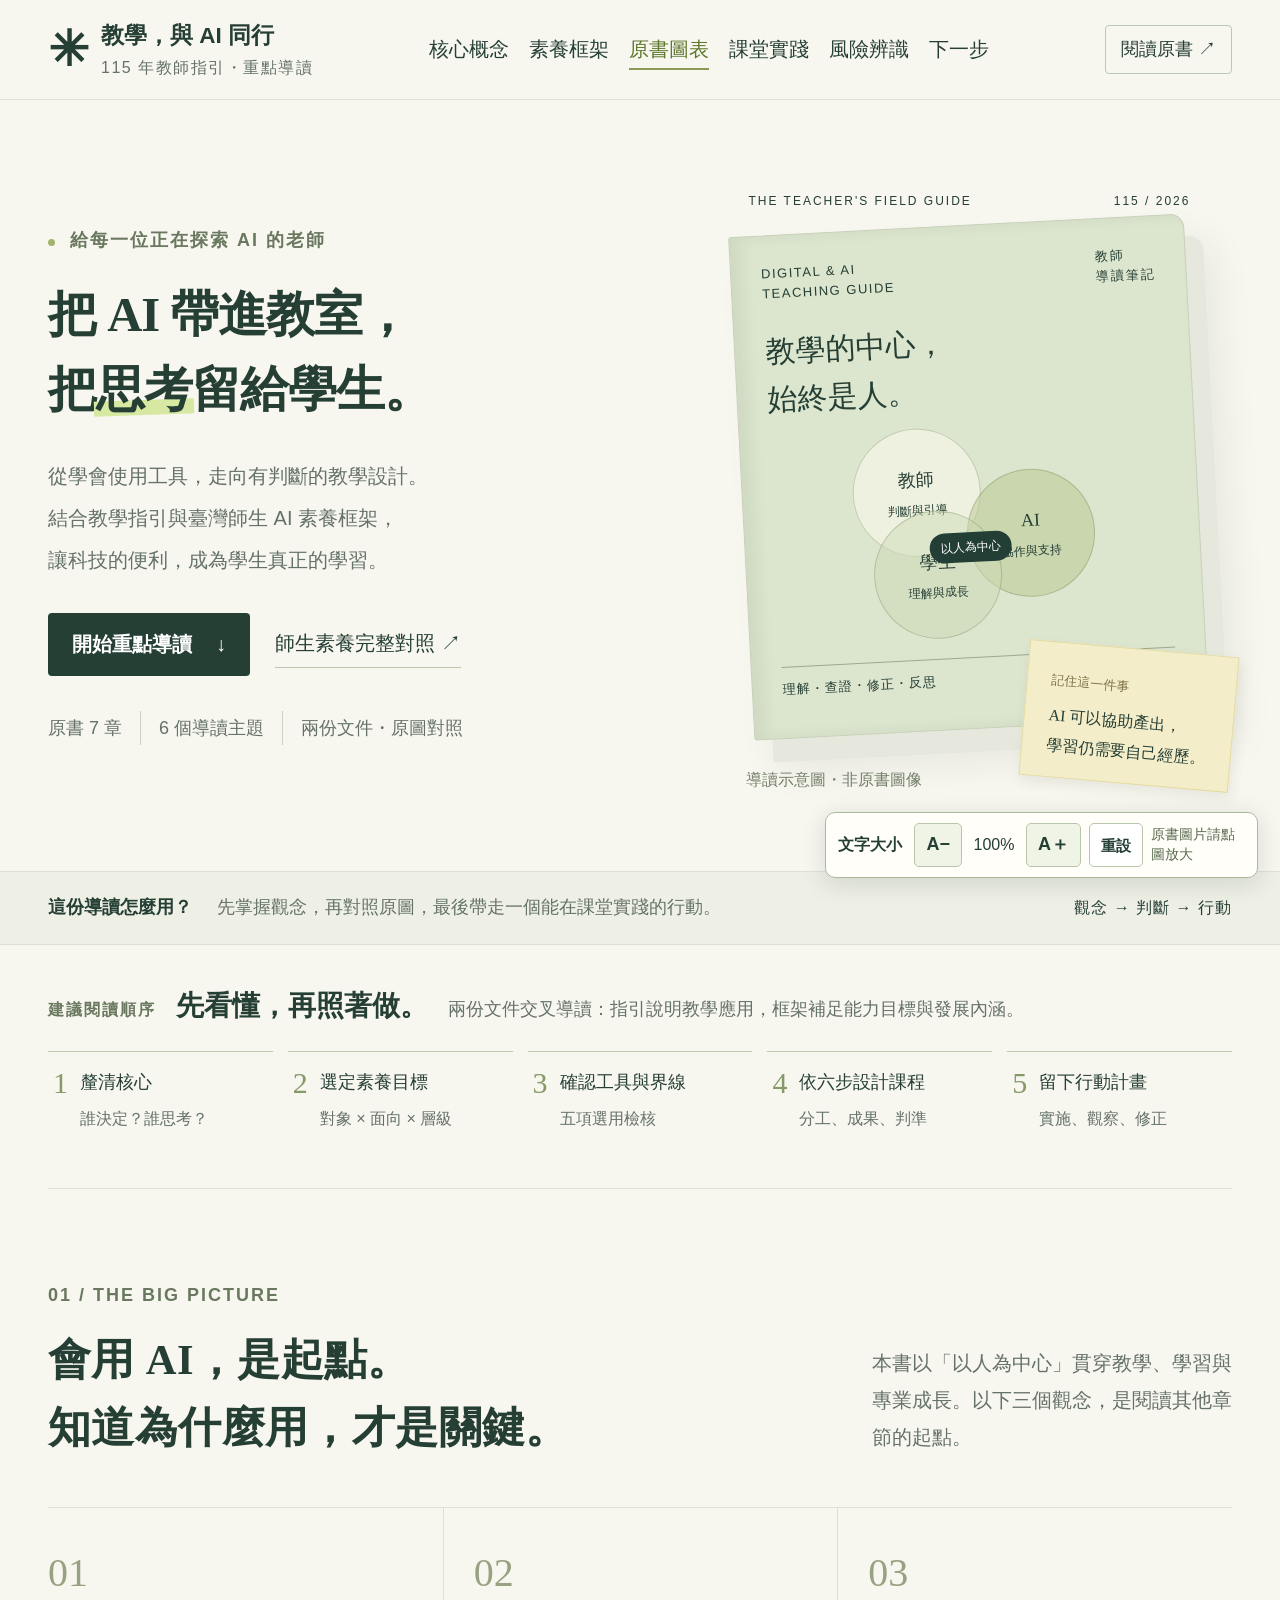
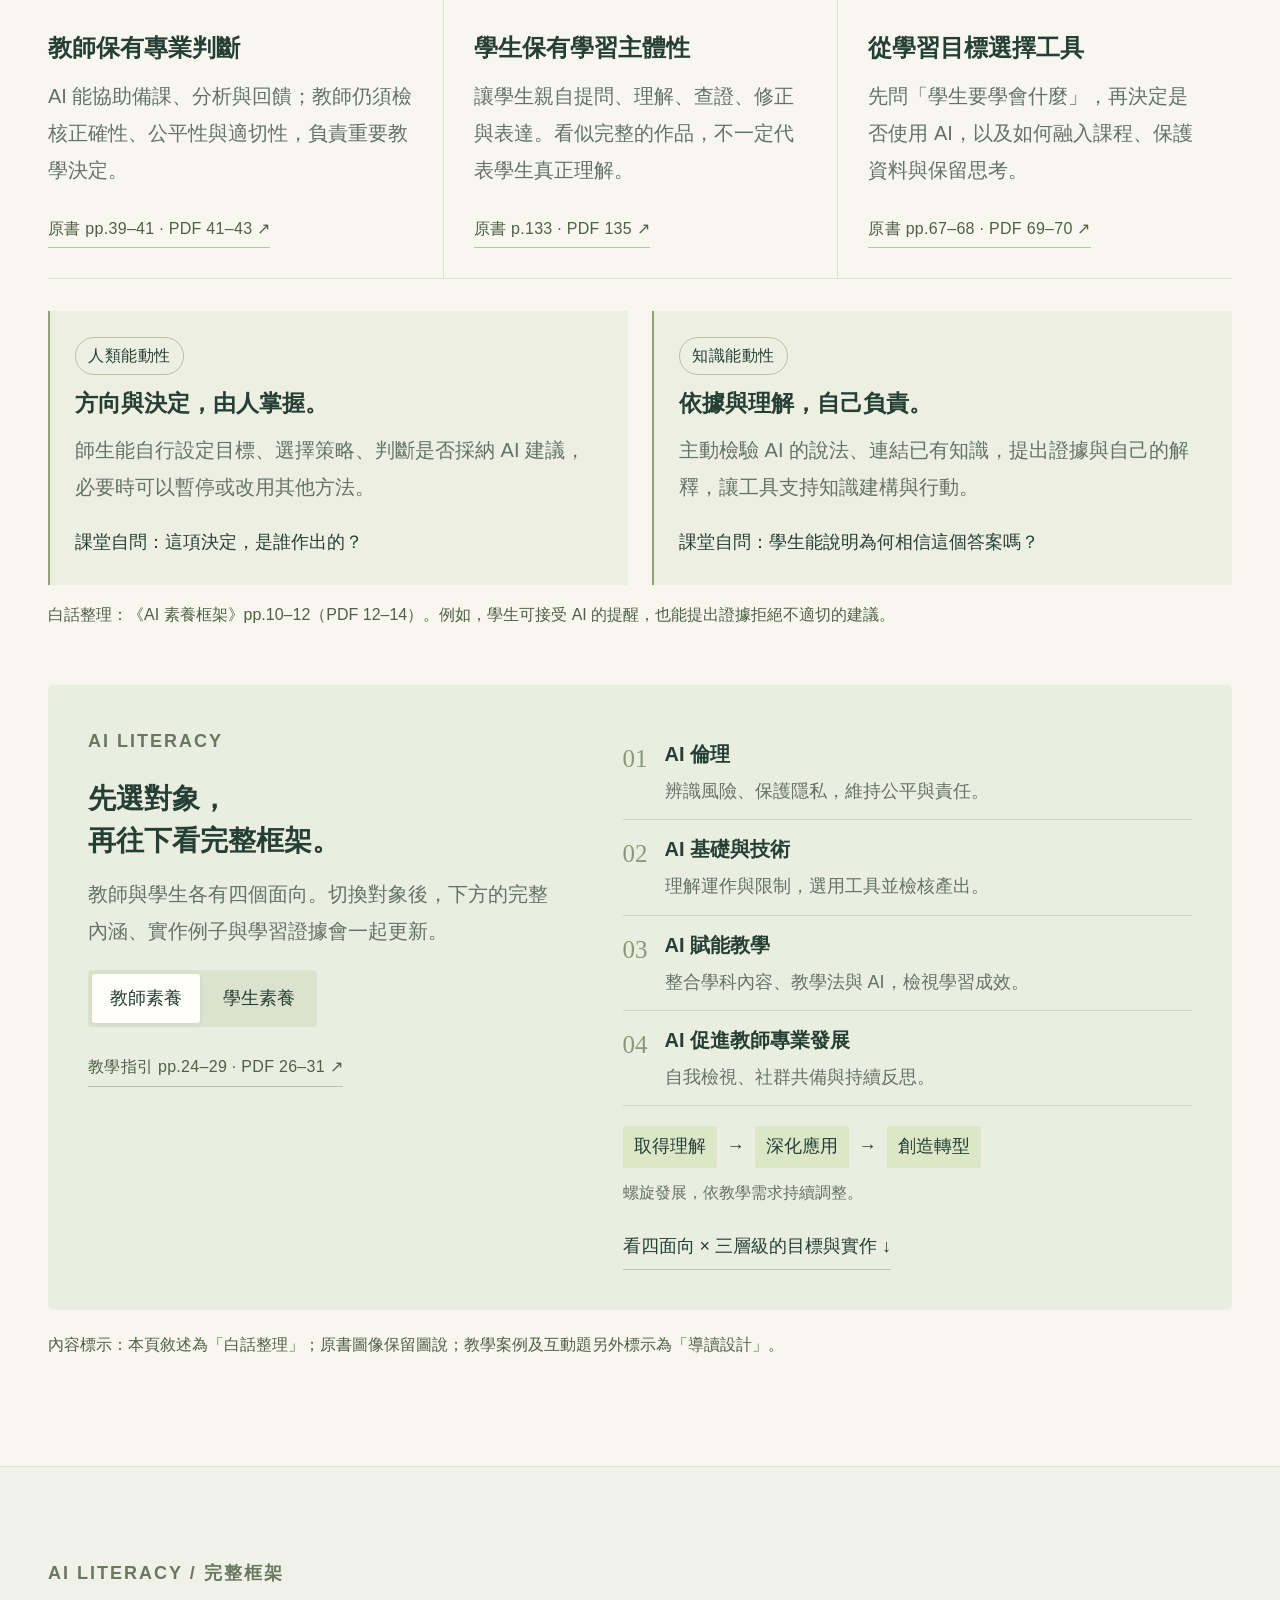
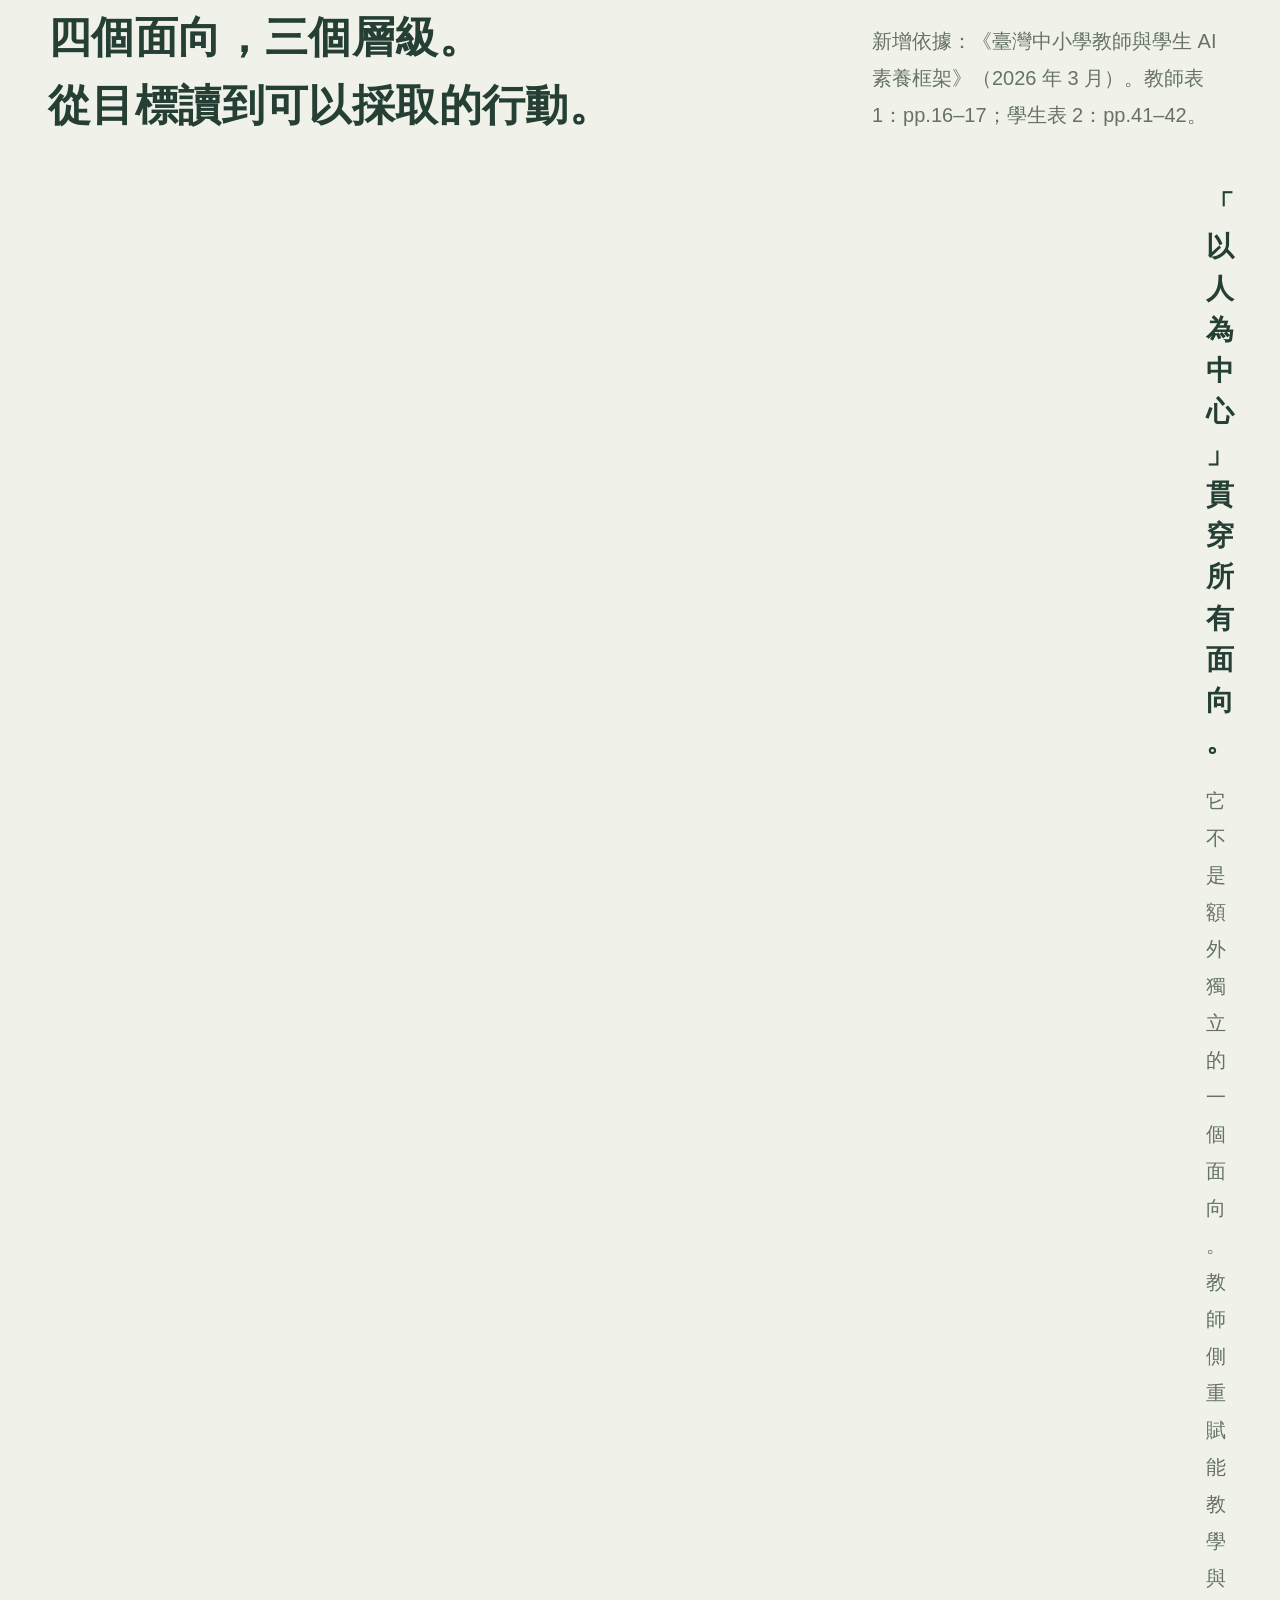
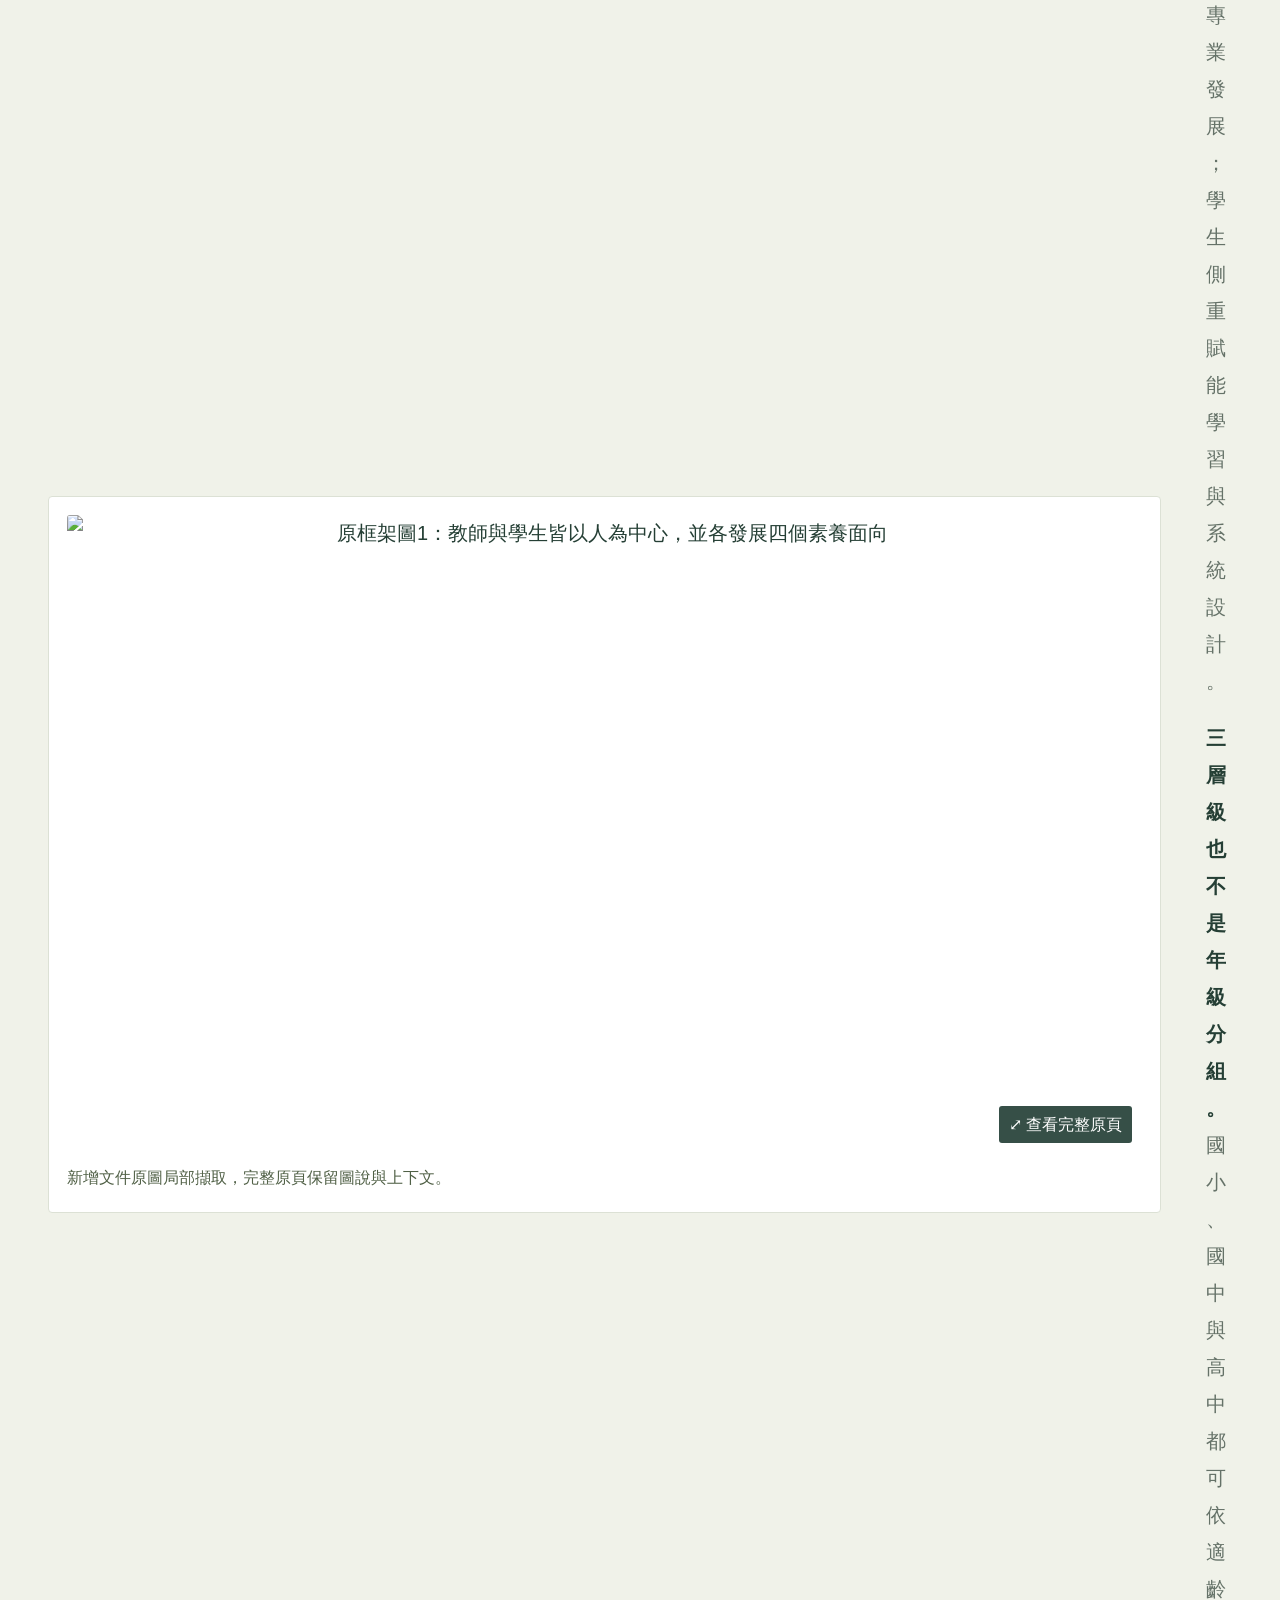
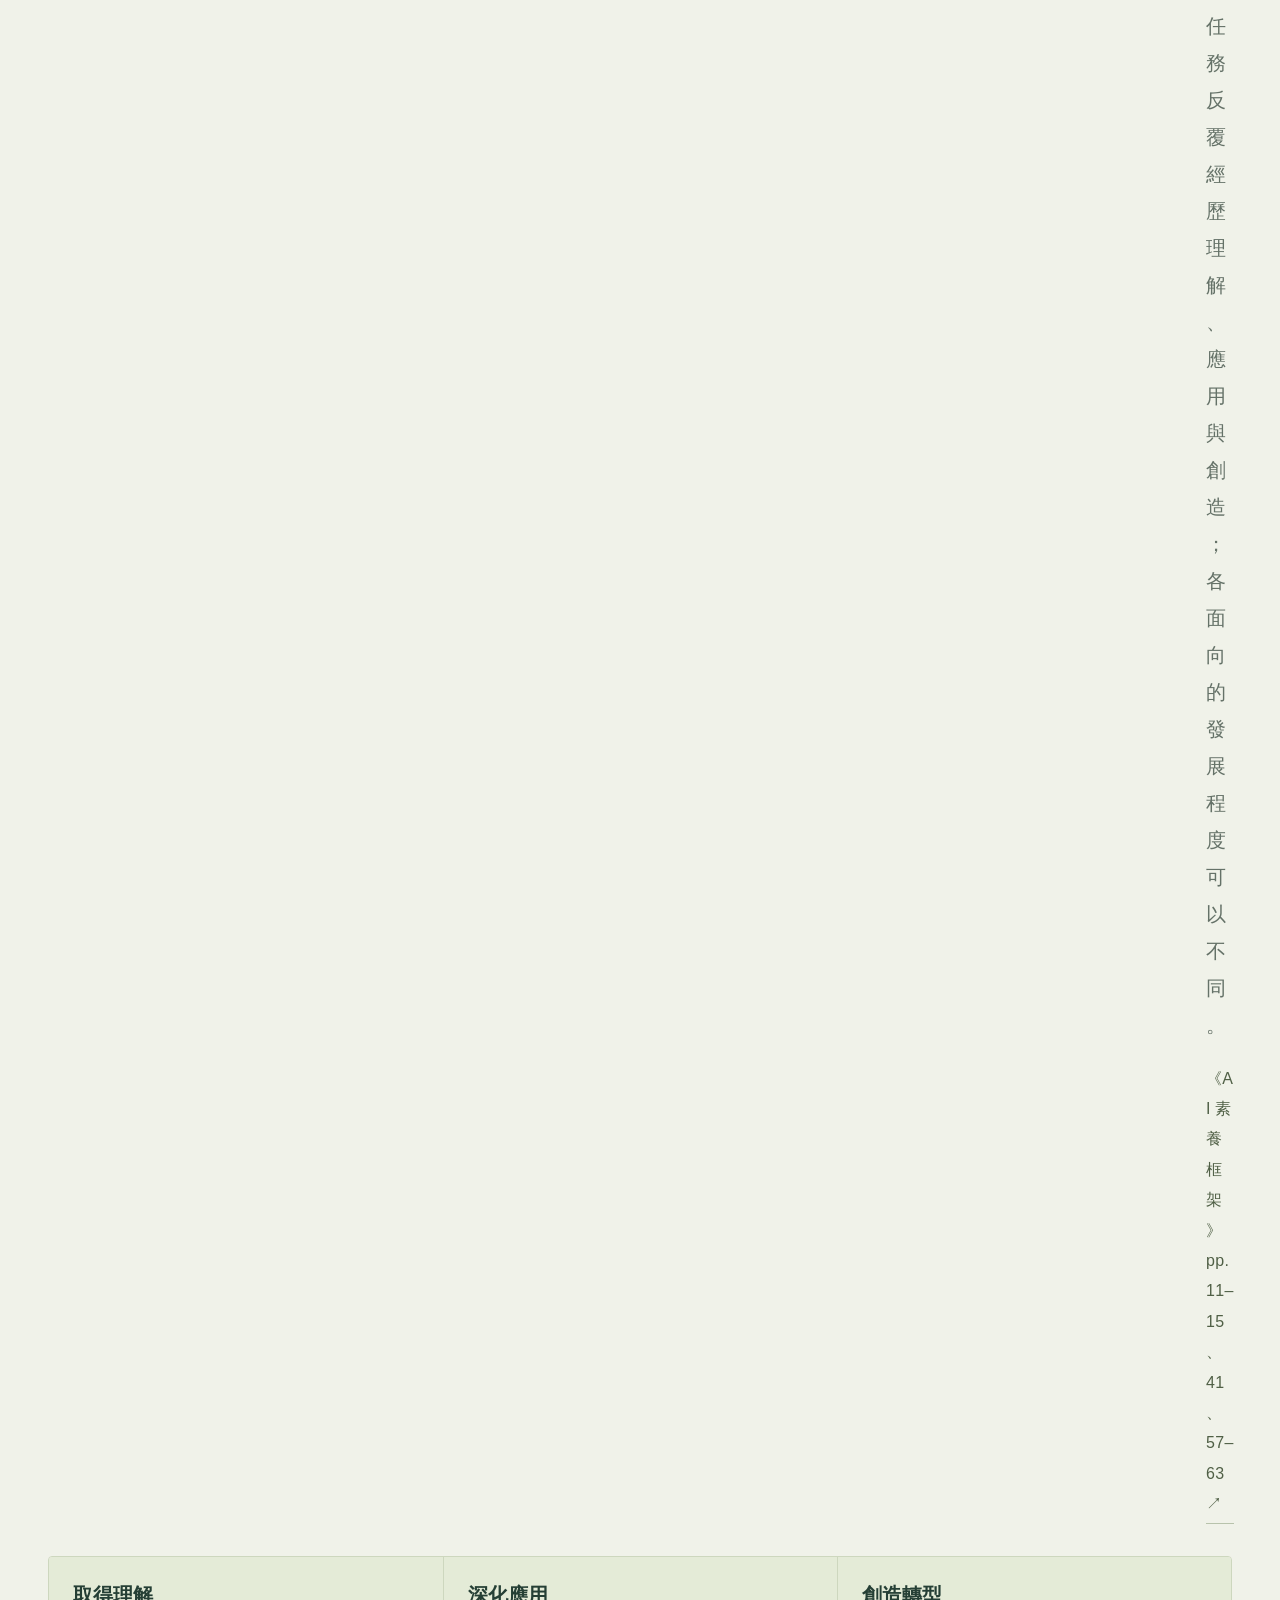
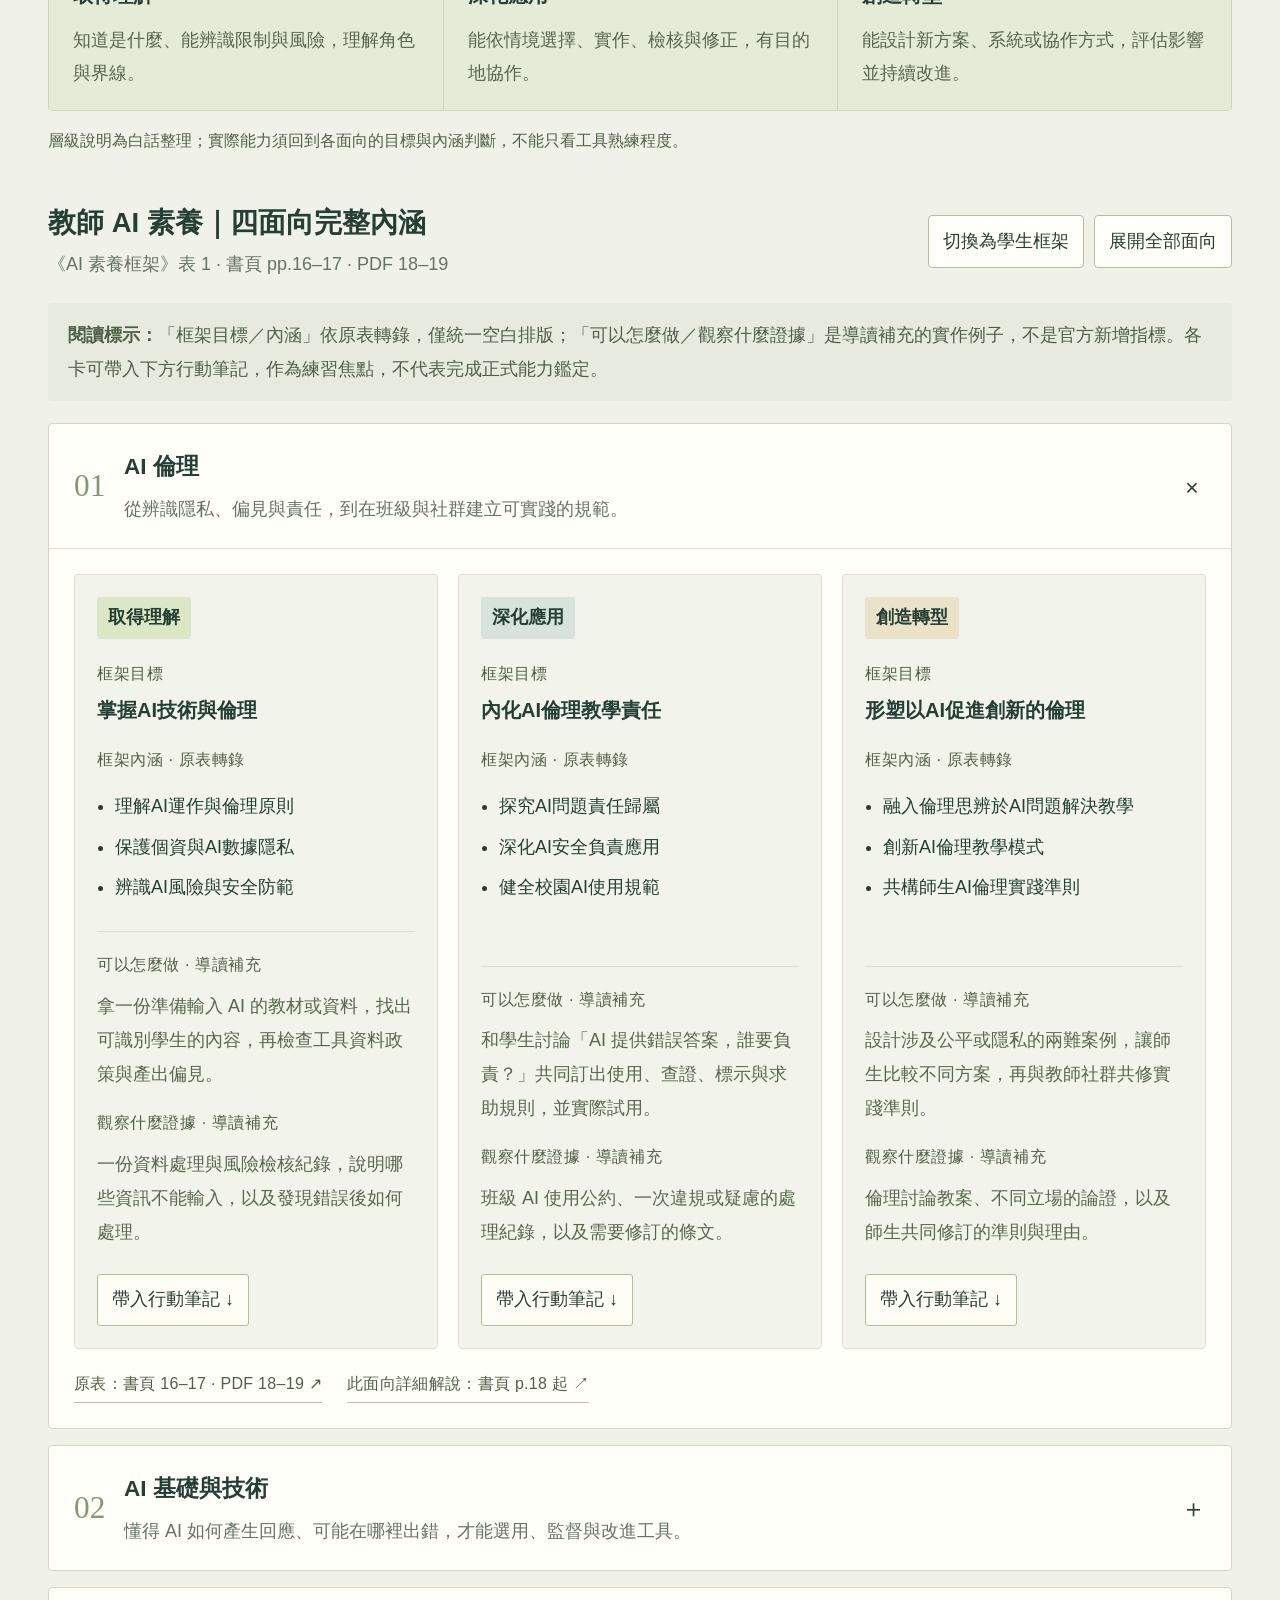
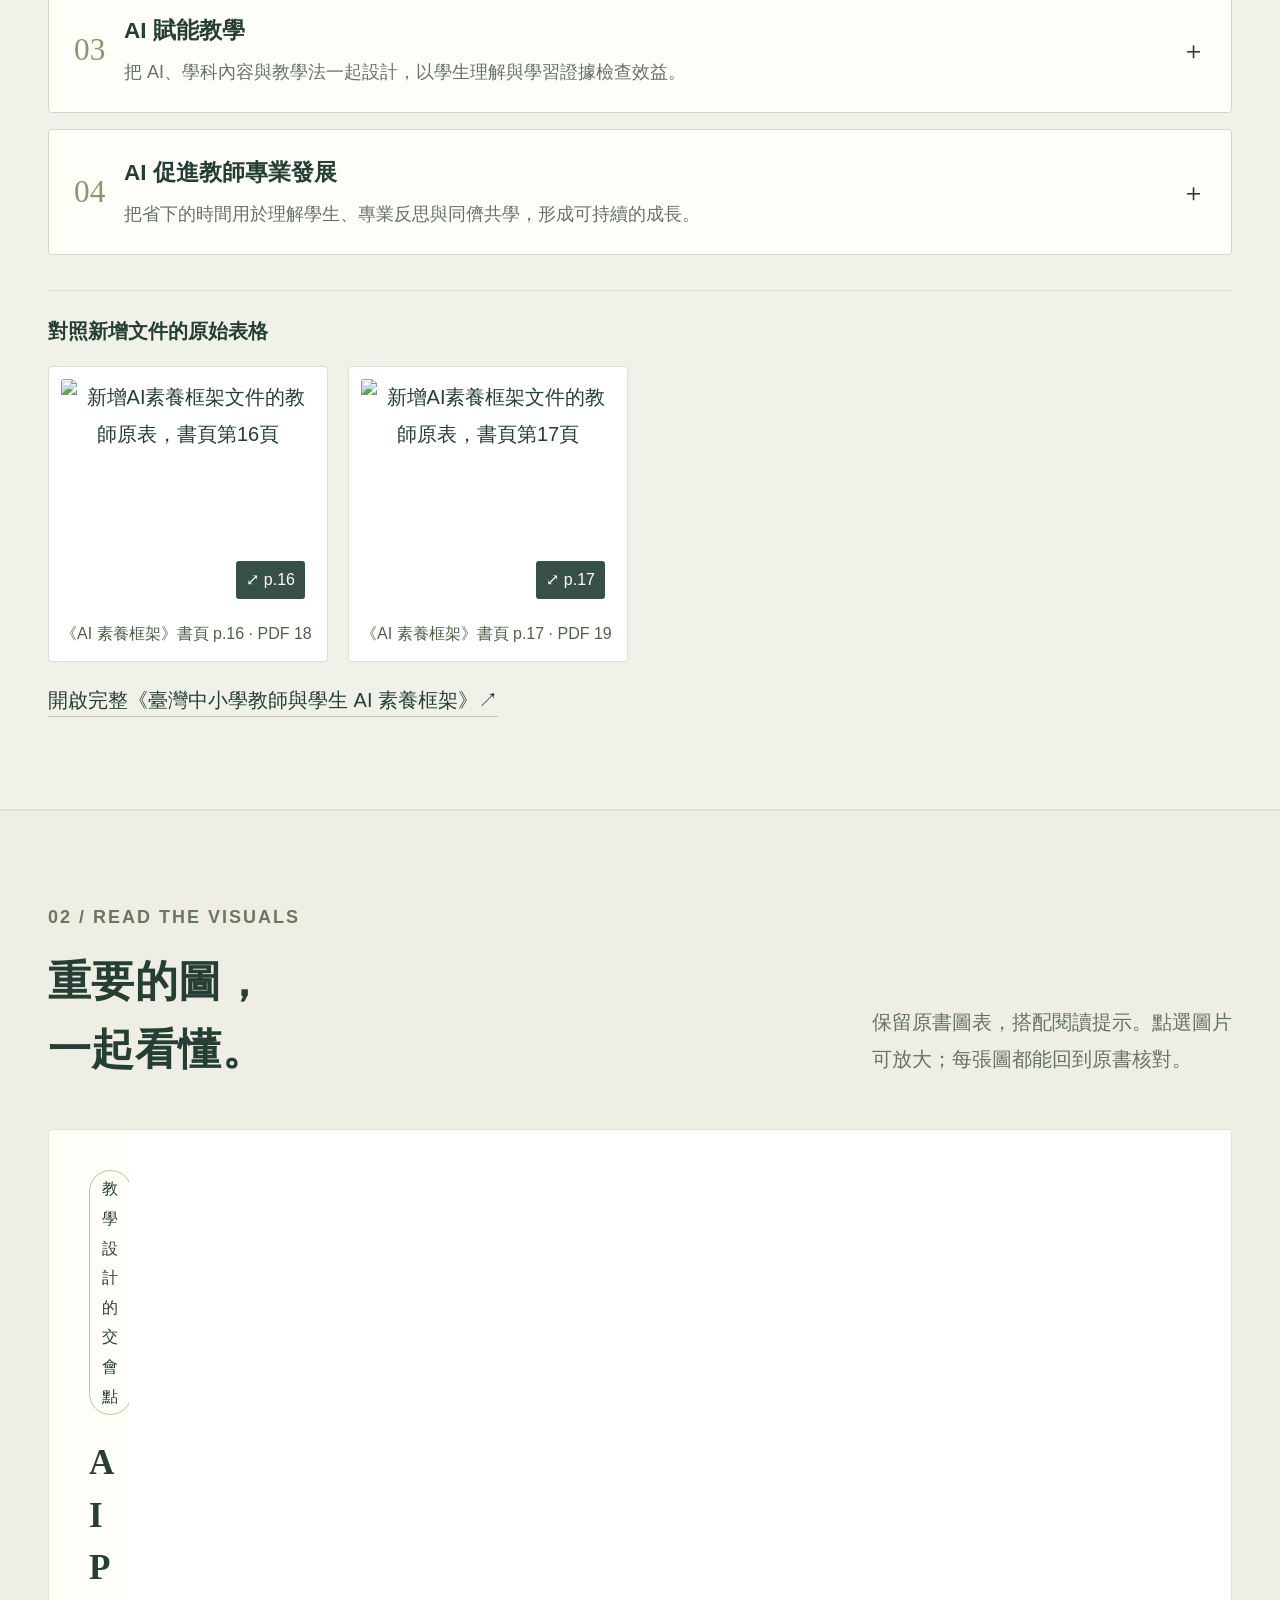
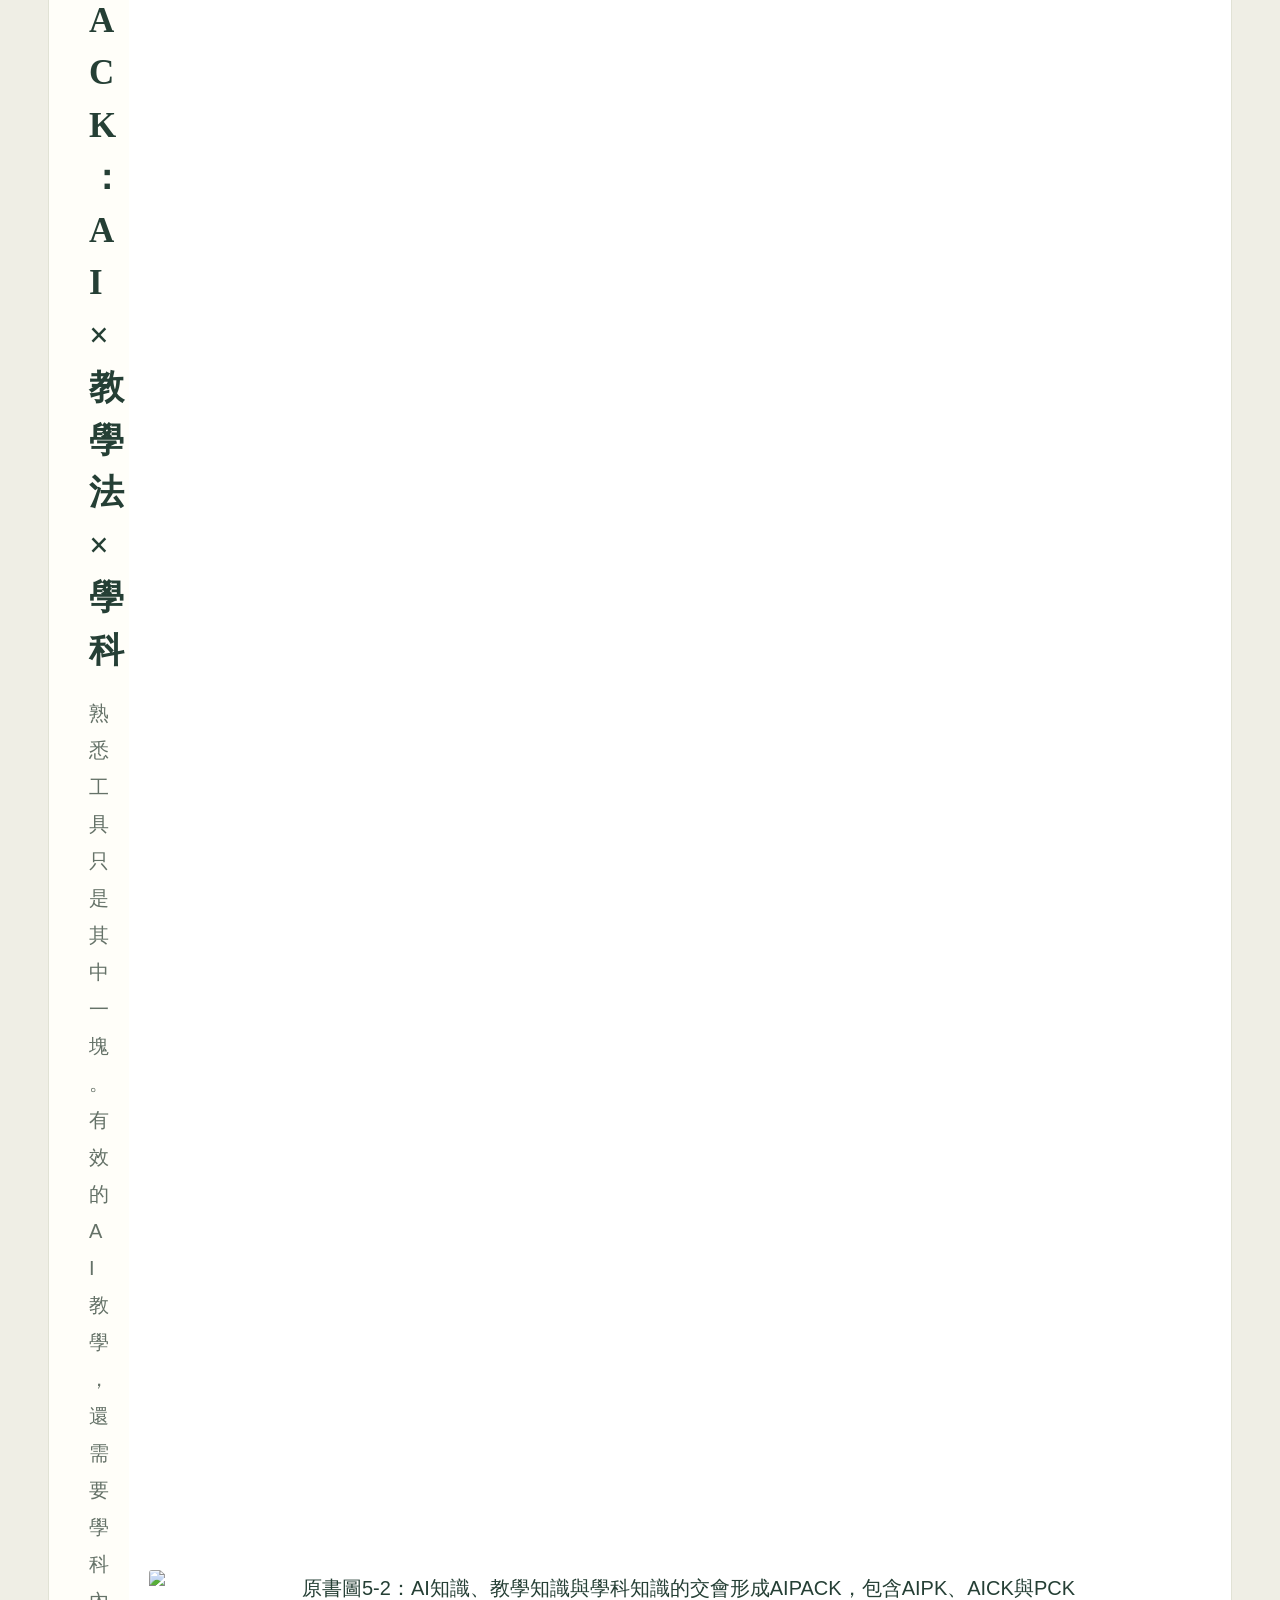
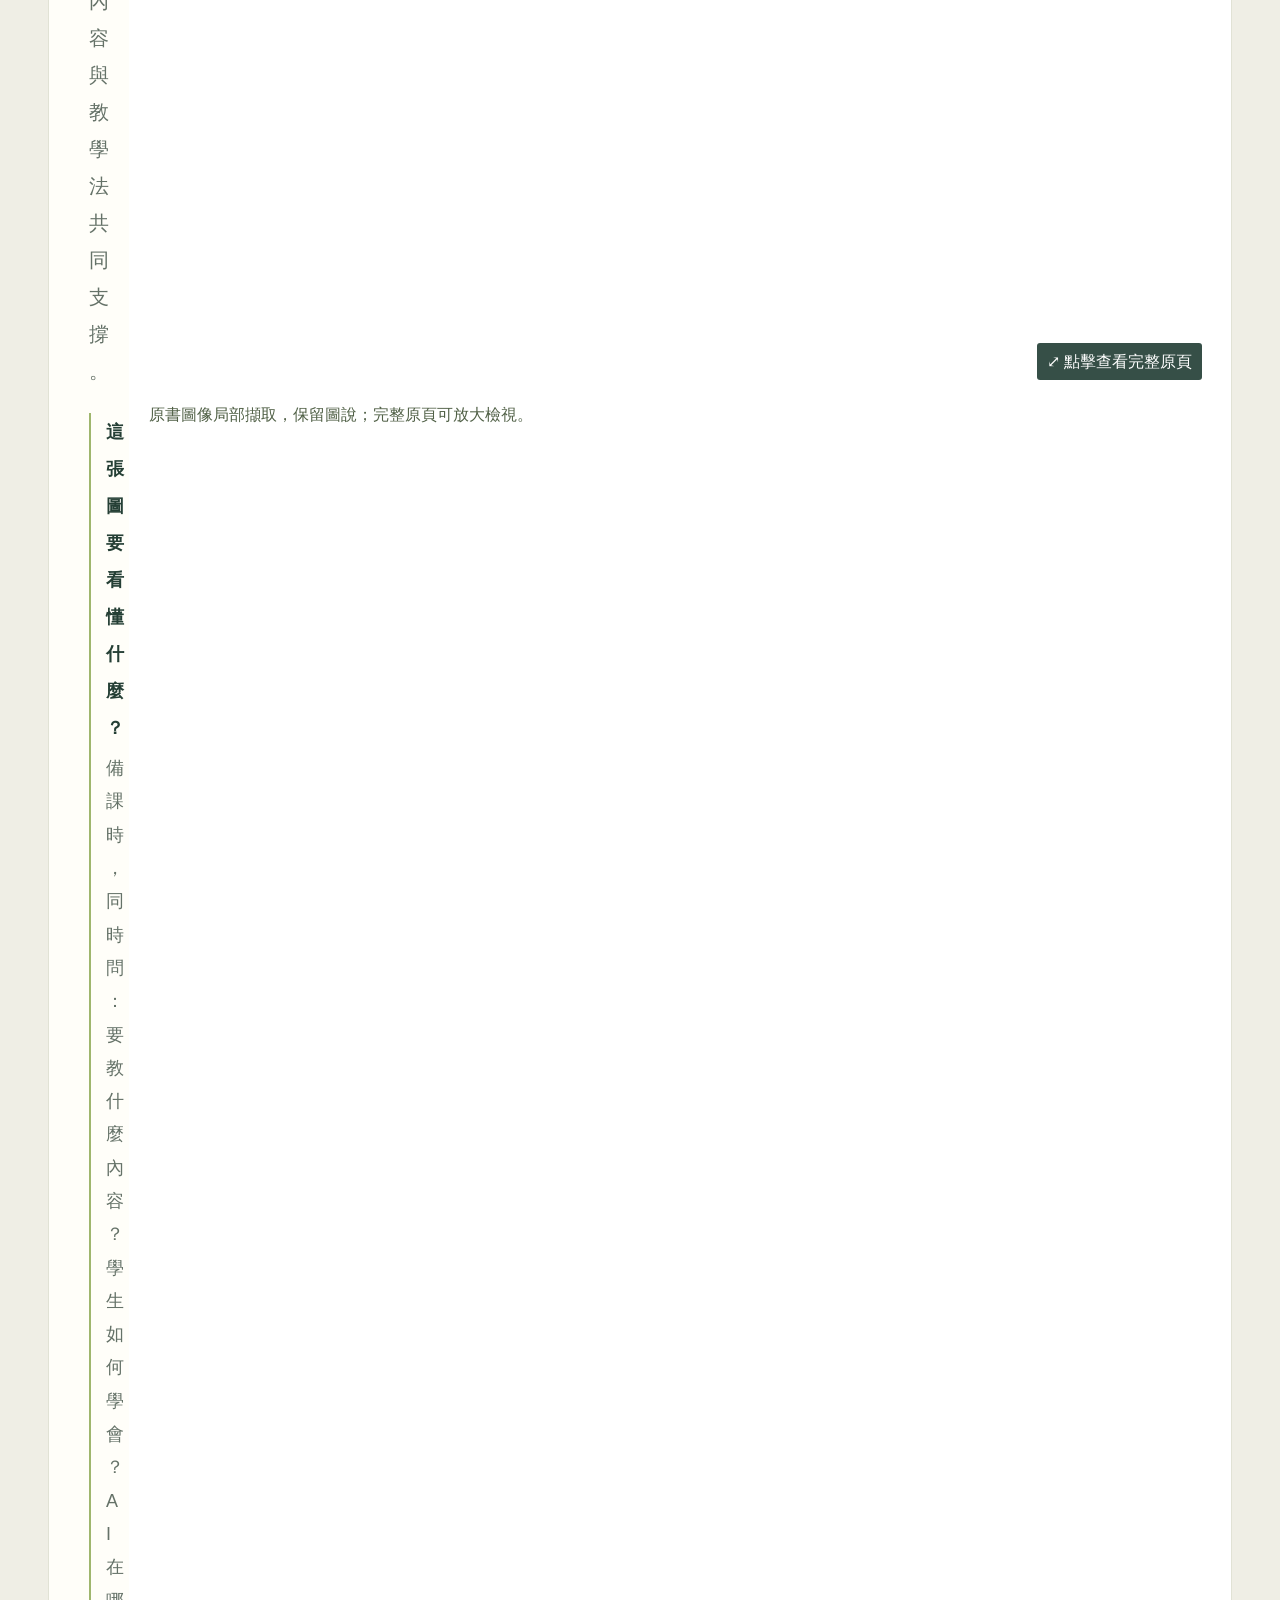
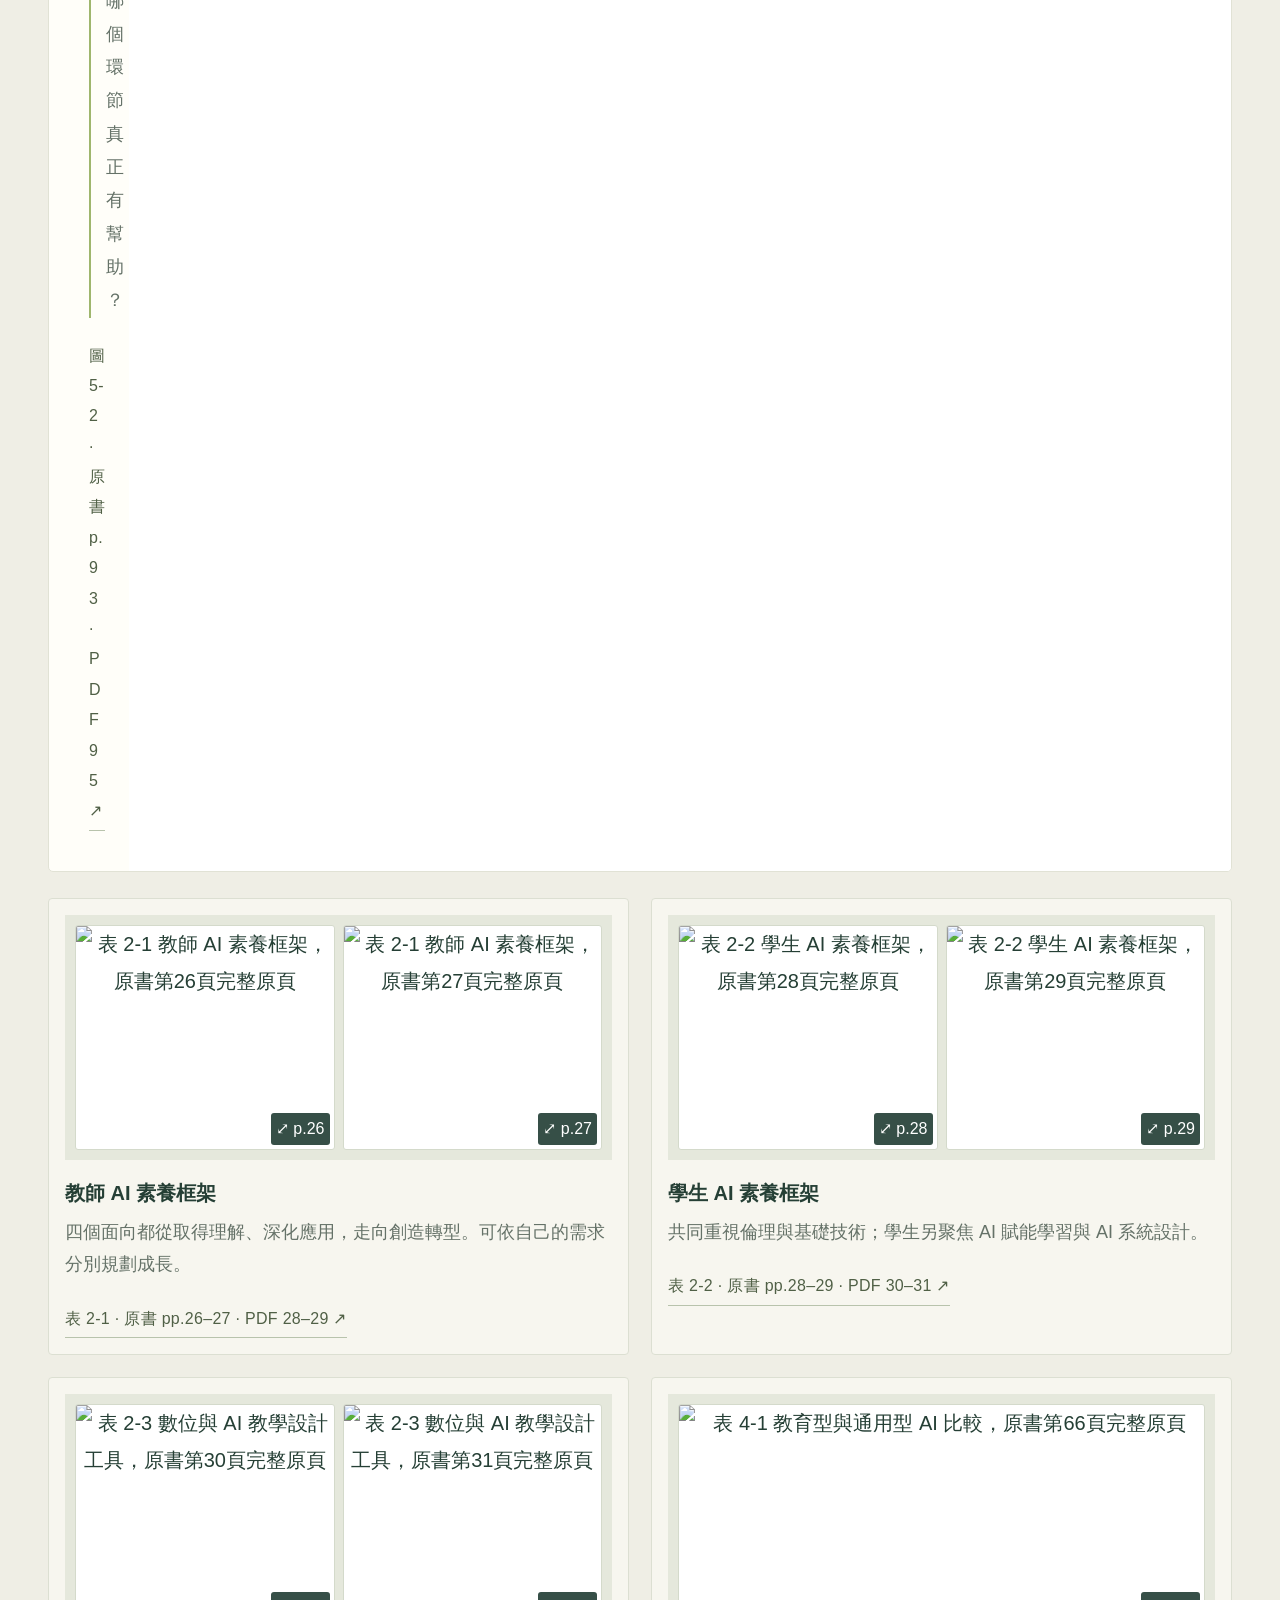
==== index.html @ ec4a4fcc "Add files via upload" ====
<!doctype html>
<html lang="zh-Hant"><head><meta charset="utf-8"><meta name="viewport" content="width=device-width,initial-scale=1"><meta name="theme-color" content="#233e35"><meta name="description" content="給老師的數位與 AI 教學指引導讀：核心概念、原書圖表、課堂情境與教學行動。附原書頁碼與 PDF 對照。"><title>把 AI 帶進教室，把思考留給學生｜115 教師指引導讀</title><link rel="stylesheet" href="style.css"><script src="framework-data.js" defer></script><script src="app.js" defer></script></head>
<body><a class="skip" href="#main">跳至主要內容</a><div class="progress" aria-hidden="true"><span id="read-progress"></span></div>
<header><a class="brand" href="#"><span class="brand-icon" aria-hidden="true">✳</span><span>教學，與 AI 同行<small>115 年教師指引・重點導讀</small></span></a><nav aria-label="主選單"><a href="#ideas">核心概念</a><a href="#framework">素養框架</a><a href="#figures">原書圖表</a><a href="#practice">課堂實踐</a><a href="#risks">風險辨識</a><a href="#action">下一步</a></nav><a class="header-link" href="assets/guide.pdf" target="_blank" rel="noopener">閱讀原書 ↗</a></header>
<main id="main"><section class="hero wrap"><div class="hero-text"><div class="eyebrow"><span class="dot"></span> 給每一位正在探索 AI 的老師</div><h1>把 AI 帶進教室，<br>把<span class="underline">思考</span>留給學生。</h1><p class="hero-desc">從學會使用工具，走向有判斷的教學設計。<br>結合教學指引與臺灣師生 AI 素養框架，<br class="desktop">讓科技的便利，成為學生真正的學習。</p><div class="hero-actions"><a class="button primary" href="#ideas">開始重點導讀 <span>↓</span></a><a class="text-link" href="#framework">師生素養完整對照 ↗</a></div><div class="hero-meta"><span>原書 7 章</span><span>6 個導讀主題</span><span>兩份文件・原圖對照</span></div></div><div class="hero-art"><div class="paper-label">THE TEACHER'S FIELD GUIDE <span>115 / 2026</span></div><div class="book-cover"><div class="cover-top">DIGITAL & AI<br>TEACHING GUIDE <span>教師<br>導讀筆記</span></div><div class="cover-title">教學的中心，<br>始終是人。</div><div class="orbit" aria-label="教師、AI 與學生協作示意"><div class="orb orb-one">教師<small>判斷與引導</small></div><div class="orb orb-two">AI<small>協作與支持</small></div><div class="orb orb-three">學生<small>理解與成長</small></div><span class="orbit-center">以人為中心</span></div><div class="cover-bottom">理解・查證・修正・反思 <span>↗</span></div></div><div class="paper-note"><span>記住這一件事</span><p>AI 可以協助產出，<br>學習仍需要自己經歷。</p></div><p class="illustration-note">導讀示意圖・非原書圖像</p></div></section>
<div class="intro-strip"><div class="wrap"><span>這份導讀怎麼用？</span><p>先掌握觀念，再對照原圖，最後帶走一個能在課堂實踐的行動。</p><span class="strip-arrow" aria-hidden="true">觀念 → 判斷 → 行動</span></div></div>
<section class="reading-route wrap" aria-labelledby="route-heading"><div><span class="eyebrow">建議閱讀順序</span><h2 id="route-heading">先看懂，再照著做。</h2><p>兩份文件交叉導讀：指引說明教學應用，框架補足能力目標與發展內涵。</p></div><ol><li><a href="#ideas"><b>1</b><span>釐清核心<span class="route-small">誰決定？誰思考？</span></span></a></li><li><a href="#framework"><b>2</b><span>選定素養目標<span class="route-small">對象 × 面向 × 層級</span></span></a></li><li><a href="#tools"><b>3</b><span>確認工具與界線<span class="route-small">五項選用檢核</span></span></a></li><li><a href="#practice"><b>4</b><span>依六步設計課程<span class="route-small">分工、成果、判準</span></span></a></li><li><a href="#action"><b>5</b><span>留下行動計畫<span class="route-small">實施、觀察、修正</span></span></a></li></ol></section><section id="ideas" class="section wrap"><div class="section-heading"><div><div class="eyebrow">01 / THE BIG PICTURE</div><h2>會用 AI，是起點。<br>知道為什麼用，才是關鍵。</h2></div><p>本書以「以人為中心」貫穿教學、學習與專業成長。以下三個觀念，是閱讀其他章節的起點。</p></div><div class="ideas-grid"><article><span class="idea-num">01</span><h3>教師保有專業判斷</h3><p>AI 能協助備課、分析與回饋；教師仍須檢核正確性、公平性與適切性，負責重要教學決定。</p><a class="source" href="assets/guide.pdf#page=41" target="_blank" rel="noopener">原書 pp.39–41 · PDF 41–43 ↗</a></article><article><span class="idea-num">02</span><h3>學生保有學習主體性</h3><p>讓學生親自提問、理解、查證、修正與表達。看似完整的作品，不一定代表學生真正理解。</p><a class="source" href="assets/guide.pdf#page=135" target="_blank" rel="noopener">原書 p.133 · PDF 135 ↗</a></article><article><span class="idea-num">03</span><h3>從學習目標選擇工具</h3><p>先問「學生要學會什麼」，再決定是否使用 AI，以及如何融入課程、保護資料與保留思考。</p><a class="source" href="assets/guide.pdf#page=69" target="_blank" rel="noopener">原書 pp.67–68 · PDF 69–70 ↗</a></article></div>
<div class="agency-grid"><article><span class="tag">人類能動性</span><h3>方向與決定，由人掌握。</h3><p>師生能自行設定目標、選擇策略、判斷是否採納 AI 建議，必要時可以暫停或改用其他方法。</p><p class="question-line">課堂自問：這項決定，是誰作出的？</p></article><article><span class="tag">知識能動性</span><h3>依據與理解，自己負責。</h3><p>主動檢驗 AI 的說法、連結已有知識，提出證據與自己的解釋，讓工具支持知識建構與行動。</p><p class="question-line">課堂自問：學生能說明為何相信這個答案嗎？</p></article></div><p class="source-line">白話整理：《AI 素養框架》pp.10–12（PDF 12–14）。例如，學生可接受 AI 的提醒，也能提出證據拒絕不適切的建議。</p><div class="framework"><div class="framework-side"><div class="eyebrow">AI LITERACY</div><h3>先選對象，<br>再往下看完整框架。</h3><p>教師與學生各有四個面向。切換對象後，下方的完整內涵、實作例子與學習證據會一起更新。</p><div class="tablist" role="tablist" aria-label="AI 素養對象"><button id="teacher-tab" role="tab" aria-selected="true" aria-controls="literacy-panel" data-tab="teacher">教師素養</button><button id="student-tab" role="tab" aria-selected="false" aria-controls="literacy-panel" data-tab="student" tabindex="-1">學生素養</button></div><a class="source" href="assets/guide.pdf#page=26" target="_blank" rel="noopener">教學指引 pp.24–29 · PDF 26–31 ↗</a></div><div id="literacy-panel" role="tabpanel" aria-labelledby="teacher-tab"><div id="literacy-items"></div><div class="levels"><span>取得理解</span><i>→</i><span>深化應用</span><i>→</i><span>創造轉型</span></div><small>螺旋發展，依教學需求持續調整。</small><a class="text-link framework-jump" href="#framework">看四面向 × 三層級的目標與實作 ↓</a></div></div><p class="editorial-note">內容標示：本頁敘述為「白話整理」；原書圖像保留圖說；教學案例及互動題另外標示為「導讀設計」。</p></section>
<section id="framework" class="section framework-section"><div class="wrap"><div class="section-heading"><div><div class="eyebrow">AI LITERACY / 完整框架</div><h2>四個面向，三個層級。<br>從目標讀到可以採取的行動。</h2></div><p>新增依據：《臺灣中小學教師與學生 AI 素養框架》（2026 年 3 月）。教師表 1：pp.16–17；學生表 2：pp.41–42。</p></div><div class="framework-overview"><figure><button class="figure-open" data-image="assets/framework-14.webp" data-caption="《AI 素養框架》圖 1｜我國教師與學生 AI 素養架構圖｜書頁 p.12 · PDF 14" aria-label="放大師生AI素養架構原圖"><img src="assets/framework-overview.webp" alt="原框架圖1：教師與學生皆以人為中心，並各發展四個素養面向" loading="lazy" width="1075" height="638"><span class="zoom-label">⤢ 查看完整原頁</span></button><figcaption>新增文件原圖局部擷取，完整原頁保留圖說與上下文。</figcaption></figure><div><h3>「以人為中心」貫穿所有面向。</h3><p>它不是額外獨立的一個面向。教師側重賦能教學與專業發展；學生側重賦能學習與系統設計。</p><p><strong>三層級也不是年級分組。</strong>國小、國中與高中都可依適齡任務反覆經歷理解、應用與創造；各面向的發展程度可以不同。</p><a class="source" href="assets/framework.pdf#page=13" target="_blank" rel="noopener">《AI 素養框架》pp.11–15、41、57–63 ↗</a></div></div><div class="level-guide"><article><span>取得理解</span><p>知道是什麼、能辨識限制與風險，理解角色與界線。</p></article><article><span>深化應用</span><p>能依情境選擇、實作、檢核與修正，有目的地協作。</p></article><article><span>創造轉型</span><p>能設計新方案、系統或協作方式，評估影響並持續改進。</p></article></div><p class="source-line">層級說明為白話整理；實際能力須回到各面向的目標與內涵判斷，不能只看工具熟練程度。</p><div class="framework-toolbar"><div><h3 id="framework-title">教師 AI 素養｜四面向完整內涵</h3><p id="framework-source"></p></div><div class="framework-controls"><button class="mini-button" type="button" id="switch-framework">切換為學生框架</button><button class="mini-button" type="button" id="expand-framework" aria-controls="framework-details">展開全部面向</button></div></div><p class="transcription-note"><strong>閱讀標示：</strong>「框架目標／內涵」依原表轉錄，僅統一空白排版；「可以怎麼做／觀察什麼證據」是導讀補充的實作例子，不是官方新增指標。各卡可帶入下方行動筆記，作為練習焦點，不代表完成正式能力鑑定。</p><div id="framework-details"></div><div class="framework-originals"><h3>對照新增文件的原始表格</h3><div id="framework-original-pages"></div><a class="text-link" href="assets/framework.pdf" target="_blank" rel="noopener">開啟完整《臺灣中小學教師與學生 AI 素養框架》↗</a></div></div></section><section id="figures" class="section figures-section"><div class="wrap"><div class="section-heading"><div><div class="eyebrow">02 / READ THE VISUALS</div><h2>重要的圖，<br>一起看懂。</h2></div><p>保留原書圖表，搭配閱讀提示。點選圖片可放大；每張圖都能回到原書核對。</p></div><div class="feature-figure"><div class="feature-copy"><span class="tag">教學設計的交會點</span><h3>AIPACK：<br>AI × 教學法 × 學科</h3><p>熟悉工具只是其中一塊。有效的 AI 教學，還需要學科內容與教學法共同支撐。</p><div class="takeaway"><strong>這張圖要看懂什麼？</strong><p>備課時，同時問：要教什麼內容？學生如何學會？AI 在哪個環節真正有幫助？</p></div><a class="source" href="assets/guide.pdf#page=95" target="_blank" rel="noopener">圖 5-2 · 原書 p.93 · PDF 95 ↗</a></div><figure><button class="figure-open" data-image="assets/page-95.webp" data-caption="圖 5-2｜AIPACK 架構｜原書 p.93 · PDF 95" aria-label="放大圖 5-2 AIPACK 架構"><img src="assets/aipack.webp" alt="原書圖5-2：AI知識、教學知識與學科知識的交會形成AIPACK，包含AIPK、AICK與PCK" width="1063" height="945" loading="lazy"><span class="zoom-label">⤢ 點擊查看完整原頁</span></button><figcaption>原書圖像局部擷取，保留圖說；完整原頁可放大檢視。</figcaption></figure></div><div class="gallery" id="gallery"></div><div class="human-feature"><div><div class="eyebrow">HUMAN IN THE LOOP</div><h3>AI 可以先做，<br>人要在關鍵節點把關。</h3><p>人類設定目標與判準 → AI 分析或產出初稿 → 人類審查與判斷 → 人類修正與介入 → 確認輸出並持續回饋。</p><a class="source" href="assets/guide.pdf#page=135" target="_blank" rel="noopener">圖 6-1 · 原書 p.133 · PDF 135 ↗</a></div><figure><button class="figure-open" data-image="assets/page-135.webp" data-caption="圖 6-1｜人類在人機協同歷程的迴圈中的任務與責任｜原書 p.133 · PDF 135" aria-label="放大圖6-1人機協作責任圖"><img src="assets/human-loop.webp" alt="原書圖6-1：人機協同的五個步驟與人類監督、修正、最終決定的責任" loading="lazy" width="1075" height="628"><span class="zoom-label">⤢ 查看完整原頁</span></button><figcaption>原書圖像局部擷取；完整圖說與上下文見原頁。</figcaption></figure></div></div></section>
<section id="tools" class="section wrap"><div class="section-heading"><div><div class="eyebrow">03 / CHOOSE WITH PURPOSE</div><h2>工具選對之前，<br>先把問題問對。</h2></div><p>教育型 AI 與通用型 AI 的定位不同。無論選哪一類，教師都要檢查實際功能、使用條款與課堂需求。</p></div><div class="comparison"><article><span class="tag">以學習為設計目的</span><h3>教育型 AI</h3><p>著重課程對應、適齡設計、學習鷹架與學生資料保護。例如指引介紹的因材網 e 度。</p><strong>選用時，確認：</strong><p>是否適合這群學生？是否支援這個學習目標？有哪些教師監督與資料管理機制？</p></article><article><span class="tag light">可處理廣泛任務</span><h3>通用型 AI</h3><p>可協助生成文字、圖片與教材草案；並非所有服務都預設教育情境所需的保護與課程設計。</p><strong>使用時，補上：</strong><p>年齡與條款檢查、查證與標示、隱私保護、教師審查，以及明確的學生使用規範。</p></article></div><p class="source-line">白話整理，依據原書 pp.65–68（PDF 67–70）。通用型 AI 並非不能用於教育；教育型 AI 也仍需教師監督。</p><details class="agent-note"><summary><span>再認識一個概念：AI 代理人</span><span aria-hidden="true">＋</span></summary><div><p>生成式 AI 常依提示產出內容；具代理式能力的 AI，還能在設定的目標、規則與權限內規劃步驟、使用工具、執行並調整多步驟任務。</p><p><strong>使用前說清楚邊界，使用中查看過程，使用後複核結果。</strong>涉及學生權益、評量或輔導的重要決定，仍由教師負責。</p><a class="source" href="assets/guide.pdf#page=41" target="_blank" rel="noopener">原書 pp.39–41 · PDF 41–43 ↗</a></div></details><div class="checklist"><div><h3>帶進課堂前，先問這五題。</h3><p>依原書選用原則改寫的備課檢核。<br>勾選只供本次閱讀使用，不代表工具通過認證。</p><output id="check-count" aria-live="polite">已檢視 0 / 5 項</output></div><div id="tool-checks"><label><input type="checkbox"> <span>年齡適切：符合學生發展、註冊限制與同意規範？</span></label><label><input type="checkbox"> <span>學習目標：真正支持本節課希望學生學會的內容？</span></label><label><input type="checkbox"> <span>資料安全：清楚了解資料留存、使用與保護方式？</span></label><label><input type="checkbox"> <span>課程相容：能融入教學流程，不增加無謂操作？</span></label><label><input type="checkbox"> <span>人的判斷：保留教師決策與學生必要的思考？</span></label></div></div></section>
<section id="practice" class="section practice-section"><div class="wrap"><div class="section-heading"><div><div class="eyebrow">04 / FROM CONCEPT TO CLASSROOM</div><h2>讓 AI 提供鷹架，<br>讓學生走完學習的路。</h2></div><p>以下為導讀設計的閱讀課案例，依本書「提問、查證、修正與反思」精神示範，可按年段與學科調整。</p></div><div class="protocol-intro"><span class="tag">操作流程・導讀設計</span><h3>從備課到課後，照這六步設計。</h3><p>以下整合兩份文件設計成操作流程，並非原書規定的固定六步。每一步都列出行動、成果與檢核點；未釐清時，先補強再往下走。</p></div><ol class="teaching-protocol">
<li><div class="protocol-number">01<span>課前</span></div><div><h4>先寫學習目標，再選一個素養焦點。</h4><p><b>教師做：</b>先用「學生能……」寫可觀察的學科目標，再選一個學生素養面向與層級；同時確認自己需準備的教師素養。</p><p><b>學生做：</b>透過簡短前測或口頭說明，呈現已有理解與卡關處。</p><p><b>留下成果：</b>學科目標、素養焦點、學生起點與成功判準。</p><p class="gate"><b>檢核點：</b>目標若只寫「會用某工具」，應補上實際要學會的內容。</p></div></li>
<li><div class="protocol-number">02<span>課前</span></div><div><h4>確認工具、資料與人機分工。</h4><p><b>教師做：</b>完成五項選用檢核，事先試跑；明定哪些資料不輸入、AI 能做什麼、誰審查，以及何時停止。</p><p><b>學生做：</b>用自己的話說明使用規範與不能交給 AI 的核心任務。</p><p><b>留下成果：</b>「教師／學生／AI」分工表、資料處理規則與不用 AI 的替代方案。</p><p class="gate"><b>檢核點：</b>年齡條款、授權或資料安全未確認時，先不使用該工具。</p></div></li>
<li><div class="protocol-number">03<span>課中・先想</span></div><div><h4>先讓學生留下自己的第一版。</h4><p><b>教師做：</b>提供題目、文本或探究任務，安排獨立思考時間，不先展示 AI 完整答案。</p><p><b>學生做：</b>寫下初步答案、推理或構想，標出不確定之處與需要的幫助。</p><p><b>留下成果：</b>初稿、解題過程、問題清單或概念圖。</p><p class="gate"><b>檢核點：</b>學生須有自己的起點，才能比較 AI 介入後的改變。</p></div></li>
<li><div class="protocol-number">04<span>課中・協作</span></div><div><h4>讓 AI 提示與追問，再由學生查證。</h4><p><b>教師做：</b>示範提供背景、任務與限制的提示；巡視對話，發現代寫、錯誤或不當內容時介入。</p><p><b>學生做：</b>先提問，再將回應與教材或可信來源比對，和同儕討論哪些建議可採納。</p><p><b>留下成果：</b>關鍵對話、來源與證據，以及採用／不採用的理由。</p><p class="gate"><b>檢核點：</b>找不到支持依據時，標示待查證；不能只因 AI 說得流暢就接受。</p></div></li>
<li><div class="protocol-number">05<span>課中・驗證</span></div><div><h4>修正作品，離開 AI 再做一次。</h4><p><b>教師做：</b>依原定判準看推理與證據，安排短答、口頭說明或新題目，確認是否能獨立遷移。</p><p><b>學生做：</b>提交修正版、AI 使用標示與修訂理由，獨立說明核心概念或完成新任務。</p><p><b>留下成果：</b>初稿／修正版對照、查證紀錄與獨立作答。</p><p class="gate"><b>檢核點：</b>成品正確卻無法解釋時，回到概念與練習補強，暫不視為已精熟。</p></div></li>
<li><div class="protocol-number">06<span>課後</span></div><div><h4>檢視學習證據，規劃下一次調整。</h4><p><b>教師做：</b>比較學生起點、修正與獨立表現，找出有用與無效的 AI 支援，與同儕檢討。</p><p><b>學生做：</b>回答「我原本怎麼想？AI 幫了什麼？我查證與改變了什麼？下次怎麼做？」</p><p><b>留下成果：</b>教學反思、學生反思與下一次要改的一個行動。</p><p class="gate"><b>檢核點：</b>若只縮短交件時間，卻看不到理解、參與或支持的改善，重新設計 AI 的角色。</p></div></li></ol><p class="source-line">流程觀念依據：《教學指引》pp.30–31、39–41、67–69、133、171–178；《AI 素養框架》pp.10–17、40–43、53–56。成果與檢核點為導讀設計。</p><div class="case-header"><span class="tag">教學例子・非原書教案</span><h3>閱讀理解課：一篇文章，兩種 AI 用法。</h3><p>學習目標：學生能提出文章主旨，並引用文本線索說明判斷。</p></div><div class="case-comparison"><div class="case-before"><span>需要調整的做法</span><h4>「請 AI 幫我寫出文章主旨。」</h4><p>學生直接交出 AI 的答案。作品雖完整，教師仍難知道學生是否讀懂。</p></div><div class="case-after"><span>保留思考的做法</span><h4>「先自己找線索，再請 AI 追問。」</h4><p>AI 協助指出需要補充的依據；學生回到文本驗證、修正並解釋。</p></div></div><ol class="lesson-steps"><li><span>01 / 先想</span><h4>自己提出理解</h4><p>寫下主旨初稿，找出兩處文本線索。</p></li><li><span>02 / 再問</span><h4>AI 提出追問</h4><p>要求 AI 檢視依據是否足夠，不代寫答案。</p></li><li><span>03 / 查證</span><h4>回到文本修正</h4><p>逐一比對建議，記錄採用或不採用的理由。</p></li><li><span>04 / 說明</span><h4>看見理解證據</h4><p>提交初稿、修正版、AI 協助標示與口頭說明。</p></li></ol><div class="prompt-box"><div><span class="eyebrow">可調整的提問範例</span><p id="prompt-text">你是閱讀提問夥伴。請根據我提供的文章與主旨初稿，提出兩個讓我回到文本找證據的問題。不要代寫主旨；若缺少文章資訊，請先請我補充，不要自行編造。</p><small>請使用已獲授權的教材，並避免輸入可識別學生的資料。</small></div><button id="copy-prompt" class="button secondary">複製提問</button></div><p class="source-line">觀念依據：原書 pp.39–41、67–69、133（PDF 41–43、69–71、135）。</p><div class="lesson-detail"><div class="lesson-detail-heading"><span class="tag">40 分鐘示例・導讀設計</span><h3>把同一個閱讀任務，放進四學與檢核。</h3><p>適用對象示例：已有基本閱讀與查證能力的國小高年級學生；仍須依班級情況調整。課前教師已確認教材授權、工具年齡與資料規範，備妥不使用 AI 的提示卡。</p></div><div class="lesson-alignment"><p><b>教師焦點：</b>AI 賦能教學／深化應用——整合 AI 與教學法。</p><p><b>學生焦點：</b>AI 賦能學習／深化應用——應用 AI 提升領域學習；兼顧 AI 倫理中的誠信與隱私。</p></div><div class="table-scroll"><table class="lesson-table"><caption>四學活動與獨立檢核，共 40 分鐘（時間為示例）</caption><thead><tr><th scope="col">階段／時間</th><th scope="col">學生具體任務</th><th scope="col">教師與 AI 分工</th><th scope="col">收集的證據</th></tr></thead><tbody><tr><th scope="row">學生自學<br>8 分鐘</th><td>讀文章，自寫一段主旨，標記兩處線索與一個疑問。</td><td>教師釐清目標；先不使用 AI，保留獨立初稿。</td><td>初稿、文本標記與疑問。</td></tr><tr><th scope="row">組內共學<br>10 分鐘</th><td>比較組員主旨，選出需要釐清的問題；用 AI 提問或教師提示卡找方向。</td><td>AI 僅追問與給提示；教師巡視，阻止代寫與不適切內容。</td><td>小組問題、關鍵回應、查證來源。</td></tr><tr><th scope="row">組間互學<br>8 分鐘</th><td>交換「主旨＋證據」，指出一項支持與一項疑問。</td><td>同儕依相同判準互評；AI 不代替同儕判斷。</td><td>互評單與需要修正的地方。</td></tr><tr><th scope="row">教師導學<br>8 分鐘</th><td>說明如何由線索推得主旨，修正第一版。</td><td>教師處理共同迷思，示範證據推論；學生親自修正。</td><td>修正版、採納與拒絕建議的理由。</td></tr><tr><th scope="row">獨立檢核<br>6 分鐘</th><td>不用 AI，閱讀一小段新文本，寫出主旨與依據。</td><td>教師確認遷移表現，決定後續補強。</td><td>新任務短答與一則學習反思。</td></tr></tbody></table></div><p class="source-line">四學概念依《AI 素養框架》p.10；此處的先後、時間、活動與評量由導讀設計，不是原書固定課程。</p><h4>怎麼判斷真的學會？看這三件事。</h4><div class="rubric-grid"><article><h5>主旨與文本一致</h5><p><b>達到：</b>能用自己的話概括重點。</p><p><b>發展中：</b>說到部分內容，仍偏細節。</p><p><b>需支持：</b>直接貼上答案，無法解釋。</p></article><article><h5>能用證據解釋</h5><p><b>達到：</b>提出兩處相關線索並說明關聯。</p><p><b>發展中：</b>找到線索，但說不清如何支持。</p><p><b>需支持：</b>缺少文本依據或只引用 AI。</p></article><article><h5>能反思並獨立遷移</h5><p><b>達到：</b>解釋修訂理由，獨立新任務亦能完成。</p><p><b>發展中：</b>能修正，但仍需提示。</p><p><b>需支持：</b>離開 AI 後無法完成核心任務。</p></article></div><p class="source-line">上述為本例的教學觀察判準，不是官方量表或素養層級換算表。AI 使用揭露與隱私另依班級公約檢查。</p></div><details class="system-example"><summary><span>不只語文課：AI 系統設計，可以怎麼一步步教？</span><span aria-hidden="true">＋</span></summary><div><span class="tag">延伸例子・導讀設計</span><h3>校園回收物影像分類原型</h3><p>依學生先備能力選用圖卡、視覺化工具或程式實作；三層級不綁定特定學段。使用教師事先確認的工具與授權圖像，避免人物、姓名或可識別資訊。</p><ol><li><b>定義問題：</b>先查本地回收規範，決定要辨識的類別與使用情境；AI 不確定時交由人判斷。</li><li><b>認識資料：</b>檢查照片來源、類別數量與拍攝差異，討論資料不足或不平衡的影響。</li><li><b>建立原型：</b>依年齡與準備度模擬資料分類，或用適切工具建立小型模型；記錄人機分工。</li><li><b>分開測試：</b>用未參與訓練的圖片測試，記錄正確、錯誤與不確定的情況。</li><li><b>依據修正：</b>比較誤判原因，補足資料或調整設計，再測一次；不只展示成功案例。</li><li><b>評估影響：</b>檢查效能、隱私與使用者理解，設定人工接手與停止條件，說明原型侷限。</li></ol><p><b>留下成果：</b>問題定義、資料來源表、原型流程、測試紀錄、改版比較與倫理檢核。</p><p><b>層級對照（導讀補充）：</b>理解資料與設計責任，可作為取得理解的練習；協作完成原型與品質管理，連結深化應用；回應使用者需求、反覆優化且評估福祉，連結創造轉型。單一作品不直接證明整個面向已達某層級。</p><a class="source" href="assets/framework.pdf#page=59" target="_blank" rel="noopener">依據《AI 素養框架》pp.57–63 · PDF 59–65 ↗</a></div></details></div></section>
<section id="risks" class="section wrap"><div class="section-heading"><div><div class="eyebrow">05 / PAUSE & THINK</div><h2>辨識風險，<br>才能教出負責任的使用。</h2></div><p>七個風險，從日常課堂看見。展開情境，查看教師可以怎麼引導。</p></div><div class="wise"><strong>思・辨・安・人</strong><span><b>W</b> 思量後果</span><span><b>I</b> 檢視證據</span><span><b>S</b> 守護安全</span><span><b>E</b> 同理關懷</span><a href="assets/guide.pdf#page=136" target="_blank" rel="noopener">WISE 原則 · p.134 ↗</a></div><div id="risk-list"></div><div class="quiz"><div class="quiz-title"><span class="tag">理解小測驗・導讀設計</span><h3>遇到這些情況，你會怎麼判斷？</h3><p>每題作答後顯示解說，可重新選擇。目的在釐清觀念，不是正式能力認證。</p></div><div id="quiz-items"></div></div></section>
<section id="action" class="section action-section"><div class="wrap"><div class="section-heading"><div><div class="eyebrow">06 / ONE SMALL NEXT STEP</div><h2>不用一次全部做到。<br>先改變一堂課。</h2></div><p>原書建議依自己的素養起點規劃專業成長。你可以從一個目標、一個任務與一次反思開始。</p></div><div class="growth-path"><article><span>01</span><h3>取得理解</h3><p>了解工具限制與倫理風險，嘗試產生一份教材草稿，再親自核對與調整。</p></article><article><span>02</span><h3>深化應用</h3><p>與同儕共備一個學習任務，觀察學生理解、互動與思考歷程，持續修正。</p></article><article><span>03</span><h3>創造轉型</h3><p>累積學習證據、共創教學案例與使用規範，支持教師社群及學校發展。</p></article></div><a class="source on-dark" href="assets/guide.pdf#page=173" target="_blank" rel="noopener">深入自我檢視與專業發展：原書 pp.171–178 · PDF 173–180 ↗</a><div class="action-plan"><div><h3>寫下你的第一個行動</h3><p>先選素養焦點，再寫學習目標、分工、證據與介入條件。這是導讀設計的筆記，內容只留在目前頁面，重新整理後會清除，請下載備份。</p></div><form id="plan-form"><label for="teacher-focus">教師素養焦點（面向／層級／目標）</label><textarea id="teacher-focus" rows="2" placeholder="可在上方教師框架卡片按「帶入行動筆記」。"></textarea><label for="student-focus">學生素養焦點（面向／層級／目標）</label><textarea id="student-focus" rows="2" placeholder="例如：AI 賦能學習／深化應用／應用 AI 提升領域學習。"></textarea><label for="goal">我希望學生學會什麼？</label><textarea id="goal" rows="2" placeholder="例如：能引用文本證據，說明自己的理解。"></textarea><label for="boundary">AI 可以協助什麼？哪些步驟由學生完成？</label><textarea id="boundary" rows="2" placeholder="例如：AI 提出追問；學生查證、修正與解釋。"></textarea><label for="evidence">我會如何確認學生真的學會？</label><textarea id="evidence" rows="2" placeholder="例如：比較初稿與修正版，請學生口頭說明依據。"></textarea><label for="checkpoint">查證方式、教師介入點與停止條件</label><textarea id="checkpoint" rows="2" placeholder="例如：回到原文核對；AI 開始代寫時暫停；資料授權未確認時改用提示卡。"></textarea><label for="revision">課後觀察到什麼？下一次改哪一步？</label><textarea id="revision" rows="2" placeholder="記下理解的證據、仍有的困難，以及具體調整。"></textarea><div class="plan-buttons"><button class="button lime" type="submit">下載我的行動筆記 ↓</button><button class="button ghost" type="button" id="print-page">列印導讀</button></div><p id="plan-status" role="status"></p></form></div></div></section>
<section class="sources wrap"><div><div class="eyebrow">READ FURTHER</div><h2>有重點，也有出處。</h2><p>這是一份依使用者提供的兩份文件製作的導讀，並非教育部官方網站，也不取代完整指引。章節摘要與圖表說明均以該 PDF 為依據。</p><p>來源一：《115 年中小學教師數位與 AI 教學指引》（2026 年 9 月，188 個 PDF 頁面）；來源二：《臺灣中小學教師與學生 AI 素養框架》（2026 年 3 月，68 個 PDF 頁面）。兩份文件皆為 PDF 頁次＝書頁＋2，但各自獨立編頁；連結與圖說明確區分文件。工具功能與使用條款，請於教學前再確認。</p><a class="button secondary" href="assets/guide.pdf" target="_blank" rel="noopener">開啟完整教學指引 ↗</a><a class="button secondary" href="assets/framework.pdf" target="_blank" rel="noopener">開啟完整 AI 素養框架 ↗</a></div><div class="chapter-list"><h3>回到原書，深入閱讀</h3><a href="assets/guide.pdf#page=13" target="_blank" rel="noopener"><span>01</span> 數位與 AI 學習趨勢及願景 <small>p.11 ↗</small></a><a href="assets/guide.pdf#page=25" target="_blank" rel="noopener"><span>02</span> 教師與學生 AI 素養框架與學習設計 <small>p.23 ↗</small></a><a href="assets/guide.pdf#page=37" target="_blank" rel="noopener"><span>03</span> 認識人工智慧、素養內涵與教學應用 <small>p.35 ↗</small></a><a href="assets/guide.pdf#page=65" target="_blank" rel="noopener"><span>04</span> 教師數位與 AI 教學實務 <small>p.63 ↗</small></a><a href="assets/guide.pdf#page=87" target="_blank" rel="noopener"><span>05</span> 應用數位學習平臺與 AI 的教學設計 <small>p.85 ↗</small></a><a href="assets/guide.pdf#page=133" target="_blank" rel="noopener"><span>06</span> 數位素養與媒體識讀教學實務 <small>p.131 ↗</small></a><a href="assets/guide.pdf#page=171" target="_blank" rel="noopener"><span>07</span> 教師 AI 素養的自我檢視與專業發展 <small>p.169 ↗</small></a></div></section></main>
<footer class="wrap"><a class="brand" href="#"><span class="brand-icon" aria-hidden="true">✳</span>教學，與 AI 同行</a><span>以人為中心，讓學習更有深度。</span><a href="#">回到頂端 ↑</a></footer><aside class="reading-controls" aria-label="調整閱讀文字大小"><span>文字大小</span><button type="button" id="text-decrease" aria-label="縮小文字" title="縮小文字">A−</button><output id="text-size" aria-live="polite" aria-atomic="true">100%</output><button type="button" id="text-increase" aria-label="放大文字" title="放大文字">A＋</button><button type="button" id="text-reset" aria-label="恢復預設文字大小">重設</button><small class="reading-control-note">原書圖片請點圖放大</small></aside><dialog id="image-dialog" aria-labelledby="dialog-caption"><div class="dialog-bar"><p id="dialog-caption"></p><button id="close-dialog" autofocus aria-label="關閉原圖">關閉 ✕</button></div><div class="dialog-image"><img id="dialog-img" alt=""></div><p class="dialog-tip">手機可使用雙指縮放；也可由圖表出處開啟 PDF。</p></dialog><div id="toast" role="status" aria-live="polite"></div></body></html>
---- style.css ----
:root{--ink:#253f35;--muted:#657268;--cream:#f7f6ef;--paper:#fffef9;--line:#dce1d5;--lime:#d7e8a2;--gold:#b78844;--serif:'Noto Serif TC','Songti TC','PMingLiU',serif}*{box-sizing:border-box}html{scroll-behavior:smooth;scroll-padding-top:105px}body{margin:0;background:var(--cream);color:var(--ink);font-family:'Noto Sans TC','PingFang TC','Microsoft JhengHei',sans-serif;line-height:1.85;-webkit-font-smoothing:antialiased}a{color:inherit;text-decoration:none}button,input,textarea{font:inherit}button,a,input,textarea,summary{-webkit-tap-highlight-color:transparent}button{cursor:pointer}a:focus-visible,button:focus-visible,input:focus-visible,textarea:focus-visible,summary:focus-visible{outline:3px solid #ae7931;outline-offset:5px}p{margin:0 0 1em}h1,h2,h3,h4{line-height:1.5;margin:0;font-weight:600}h1,h2{font-family:var(--serif)}button{color:inherit}img{max-width:100%;display:block}figure{margin:0}.wrap{width:min(1200px,calc(100% - 96px));margin-inline:auto}.progress{position:fixed;top:0;left:0;right:0;height:3px;z-index:101}.progress span{display:block;background:var(--gold);height:100%;width:0}header{position:sticky;top:0;z-index:50;padding:20px 48px;display:flex;align-items:center;justify-content:space-between;gap:20px;background:#f7f6eff2;border-bottom:1px solid var(--line);backdrop-filter:blur(14px)}.brand{display:flex;align-items:center;gap:12px;font-weight:650;font-size:1.125rem;line-height:1.4}.brand small{display:block;font-size:0.8rem;letter-spacing:1.5px;color:var(--muted);font-weight:400;margin-top:5px}.brand-icon{font-size:2.4375rem;line-height:1}nav{display:flex;gap:25px;font-size:1rem}nav a:hover,nav a.active{color:#5c762b}nav a.active{box-shadow:0 2px #8b9a54}.header-link{border:1px solid #bac7b9;padding:7px 15px;font-size:0.9rem;border-radius:4px}.skip{position:fixed;top:-100px;padding:10px;background:white;z-index:110}.skip:focus{top:5px}.hero{display:grid;grid-template-columns:1.15fr 1fr;gap:55px;padding-top:80px;padding-bottom:82px;align-items:center}.eyebrow{letter-spacing:2px;font-size:0.9rem;font-weight:650;color:#6a785f;margin-bottom:20px}.dot{display:inline-block;width:7px;height:7px;border-radius:50%;background:#a1b36c;margin-right:8px}.hero h1{font-size:clamp(2rem,3.8vw,3.4375rem);letter-spacing:-1px;line-height:1.55}.underline{position:relative;z-index:0}.underline:after{content:'';position:absolute;bottom:2px;left:-2px;right:-2px;height:15px;z-index:-1;background:var(--lime);transform:rotate(-2deg)}.hero-desc{font-size:1rem;line-height:2.1;color:var(--muted);margin-top:26px}.hero-actions{display:flex;align-items:center;gap:25px;margin-top:32px}.button{display:inline-flex;justify-content:center;align-items:center;gap:24px;border-radius:4px;border:1px solid transparent;padding:12px 23px;font-size:1rem;font-weight:600;transition:transform .2s,background .2s}.button:hover{transform:translateY(-2px)}.primary{background:var(--ink);color:white}.secondary{border-color:#aab7a4;background:transparent}.lime{background:var(--lime);color:var(--ink)}.ghost{border-color:#7f9485;background:none;color:#fff}.text-link{font-size:1rem;border-bottom:1px solid #bcc5ad;padding:5px 0}.hero-meta{display:flex;gap:18px;font-size:0.9rem;color:var(--muted);margin-top:35px}.hero-meta span+span{border-left:1px solid #ccd2c2;padding-left:18px}.hero-art{padding:10px 22px 20px;position:relative;max-width:500px;margin:auto;width:100%}.paper-label{display:flex;justify-content:space-between;font-size:0.8rem;letter-spacing:2px;padding:0 7px 13px}.book-cover{background:#dce5ce;border:1px solid #c7d1ba;border-radius:3px 14px 14px 3px;box-shadow:inset 10px 0 15px #30472c12,18px 23px 0 #e7e8dd,25px 30px 40px #263b2815;padding:28px 30px 18px;transform:rotate(-3deg)}.cover-top{font-size:0.8rem;letter-spacing:1.5px;display:flex;justify-content:space-between;line-height:1.5}.cover-top span{font-size:0.8rem;letter-spacing:2px}.cover-title{font-family:var(--serif);font-size:1.875rem;line-height:1.6;margin-top:25px}.orbit{position:relative;height:215px;width:270px;max-width:100%;margin:8px auto 0}.orb{position:absolute;width:128px;height:128px;border-radius:50%;display:flex;flex-direction:column;justify-content:center;align-items:center;font-size:1.125rem;font-family:var(--serif);border:1px solid #526d3e45}.orb small{font-size:0.8rem;font-family:sans-serif;margin-top:2px}.orb-one{left:18px;top:4px;background:#f7f7e9b3}.orb-two{right:12px;top:50px;background:#b8c88e80}.orb-three{left:35px;bottom:0;background:#cbd9b480}.orbit-center{position:absolute;top:110px;left:92px;background:#233e35;color:white;border-radius:30px;font-size:0.8rem;padding:4px 11px;white-space:nowrap}.cover-bottom{margin-top:20px;border-top:1px solid #9caa8b;display:flex;justify-content:space-between;padding-top:10px;font-size:0.8rem;letter-spacing:1px}.cover-bottom span{font-size:1.125rem}.paper-note{position:absolute;right:-15px;bottom:5px;background:#f4edc9;box-shadow:3px 6px 13px #303b2614;padding:17px 24px;transform:rotate(5deg);border:1px solid #e4dba5}.paper-note span{font-size:0.8rem;color:#7d734a}.paper-note p{font-family:var(--serif);font-size:1rem;margin:4px 0 0}.illustration-note{font-size:0.8rem;color:#75806b;margin:36px 0 -25px 5px}.intro-strip{border-block:1px solid var(--line);background:#eeefe5}.intro-strip .wrap{display:flex;align-items:center;gap:25px;padding-block:19px;font-size:0.9rem}.intro-strip p{margin:0;color:var(--muted)}.intro-strip .wrap>span:first-child{font-weight:650;white-space:nowrap}.strip-arrow{margin-left:auto;font-size:0.8rem;letter-spacing:1px;white-space:nowrap}.section{padding-block:90px}.section-heading{display:flex;justify-content:space-between;gap:55px;margin-bottom:45px;align-items:flex-end}.section-heading h2{font-size:2.125rem;line-height:1.6;letter-spacing:.4px}.section-heading>p{font-size:1rem;color:var(--muted);max-width:360px;margin:0 0 6px}.section-heading .eyebrow{margin-bottom:14px}.ideas-grid{display:grid;grid-template-columns:repeat(3,1fr);border-block:1px solid var(--line)}.ideas-grid article{padding:28px 30px 30px 0}.ideas-grid article+article{border-left:1px solid var(--line);padding-left:30px}.idea-num{font-family:Georgia,serif;font-size:2rem;color:#98a282;display:block;margin-bottom:20px}.ideas-grid h3{font-size:1.1875rem;margin-bottom:12px}.ideas-grid p{font-size:1rem;color:var(--muted)}.source{font-size:0.8rem;letter-spacing:.3px;border-bottom:1px solid #b8c3ac;display:inline-block;padding-bottom:3px}.source:hover{color:#718536}.framework{display:grid;grid-template-columns:1fr 1.2fr;gap:60px;margin-top:55px;background:#e9eee0;padding:40px;border-radius:5px}.framework h3{font-size:1.375rem}.framework-side>p{font-size:1rem;color:var(--muted);margin:15px 0}.tablist{display:flex;gap:5px;background:#dbe3cf;border-radius:4px;padding:4px;width:max-content;margin:20px 0}.tablist button{border:0;background:none;border-radius:3px;padding:8px 18px;font-size:0.9rem}.tablist button[aria-selected=true]{background:var(--paper);box-shadow:0 1px 5px #1d3f2514}#literacy-items>div{display:flex;align-items:flex-start;gap:17px;padding:11px 0;border-bottom:1px solid #ced8c3}#literacy-items b{font-family:Georgia,serif;font-weight:400;color:#8b9978;font-size:1.25rem}#literacy-items strong{font-size:1rem}#literacy-items p{font-size:0.9rem;color:var(--muted);margin:2px 0 0}.levels{display:flex;align-items:center;gap:10px;margin-top:20px}.levels span{font-size:0.9rem;background:#dce7c7;border-radius:3px;padding:4px 11px}.levels i{font-size:0.9rem;font-style:normal}#literacy-panel>small{font-size:0.8rem;display:block;color:var(--muted);margin-top:10px}.editorial-note{font-size:0.8rem;color:var(--muted);margin-top:20px}.figures-section{background:#efeee5;border-block:1px solid #e4e5d9}.feature-figure{display:grid;grid-template-columns:1fr 1.3fr;background:var(--paper);border:1px solid #e1e2d5;border-radius:5px;overflow:hidden}.feature-copy{padding:40px}.tag{display:inline-block;border:1px solid #b6c49f;border-radius:30px;padding:3px 12px;font-size:0.8rem;letter-spacing:.5px}.feature-copy h3{font-family:var(--serif);font-size:1.75rem;margin:22px 0 18px}.feature-copy>p{font-size:1rem;color:var(--muted)}.takeaway{border-left:2px solid #9fb66e;padding-left:15px;margin:23px 0}.takeaway strong{font-size:0.9rem}.takeaway p{font-size:0.9rem;margin:6px 0;color:var(--muted)}.feature-figure figure{padding:20px;background:white;display:flex;flex-direction:column;justify-content:center}.figure-open{border:0;background:white;width:100%;padding:0;position:relative;display:block;overflow:hidden;border-radius:3px}.figure-open img{margin:auto;object-fit:contain}.feature-figure img{max-height:420px}.zoom-label{position:absolute;bottom:10px;right:10px;background:#233e35e8;color:white;padding:4px 10px;font-size:0.8rem;border-radius:3px}figcaption{font-size:0.8rem;color:var(--muted);padding-top:10px;line-height:1.6}.gallery{display:grid;grid-template-columns:repeat(3,1fr);gap:22px;margin-top:26px}.gallery-card{border:1px solid #dcdfd2;background:var(--cream);padding:16px;border-radius:4px}.gallery-images{display:flex;gap:8px;height:215px;background:#e5e8dc;padding:10px}.gallery-images .figure-open{height:100%;border:1px solid #d4dacb}.gallery-images img{height:100%;width:100%;object-fit:contain}.gallery-images .zoom-label{font-size:0.8rem;right:4px;bottom:4px;padding:1px 5px}.gallery-card h3{font-size:1rem;margin:18px 0 8px}.gallery-card p{font-size:0.9rem;color:var(--muted);line-height:1.8}.gallery-card .source{font-size:0.8rem}.human-feature{display:grid;grid-template-columns:.9fr 1.1fr;gap:50px;align-items:center;margin-top:50px;padding-top:40px;border-top:1px solid #d9ddce}.human-feature h3{font-size:1.625rem;font-family:var(--serif);margin-bottom:20px}.human-feature p{font-size:1rem;color:var(--muted)}.human-feature figure{background:white;padding:15px;border-radius:4px}.human-feature img{width:100%}.comparison{display:grid;grid-template-columns:1fr 1fr;border:1px solid var(--line);border-radius:5px;overflow:hidden}.comparison article{padding:32px;background:#eaf0e0}.comparison article+article{background:#f1efe6;border-left:1px solid var(--line)}.comparison h3{font-size:1.5625rem;margin:18px 0 13px}.comparison p{font-size:1rem;color:#5e6d5c}.comparison strong{font-size:0.9rem}.source-line{font-size:0.8rem;color:var(--muted);margin:15px 0 30px}.agent-note{border-block:1px solid var(--line);margin-top:30px}.agent-note summary{display:flex;justify-content:space-between;padding:18px 0;cursor:pointer;font-size:1rem;font-weight:600;list-style:none}.agent-note>div{padding-bottom:22px;font-size:1rem;color:var(--muted);max-width:850px}.checklist{display:grid;grid-template-columns:.85fr 1.15fr;gap:45px;margin-top:40px;background:white;padding:35px;border:1px solid var(--line);border-radius:4px}.checklist h3{font-size:1.3125rem}.checklist p{font-size:0.9rem;color:var(--muted);margin:12px 0 20px}.checklist output{font-size:0.9rem;background:#ecf0e3;padding:5px 10px;border-radius:20px}#tool-checks label{display:flex;gap:10px;padding:10px 0;border-bottom:1px solid #e8eadf;font-size:0.9rem;cursor:pointer}input[type=checkbox]{width:17px;height:17px;accent-color:#456b43;flex-shrink:0;margin:3px 0 0}.practice-section{background:#e9eddf;border-block:1px solid #dde2d2}.case-header h3{font-size:1.375rem;margin:14px 0 10px}.case-header>p{font-size:1rem;color:var(--muted)}.case-comparison{display:grid;grid-template-columns:1fr 1fr;gap:20px;margin:25px 0 40px}.case-comparison>div{padding:24px 28px;background:#f6f4e9;border-left:3px solid #c8b796}.case-comparison>.case-after{background:#f9fbf2;border-left-color:#718c4a}.case-comparison span{font-size:0.8rem;color:var(--muted)}.case-comparison h4{font-size:1rem;margin:12px 0}.case-comparison p{font-size:0.9rem;color:var(--muted);margin:0}.lesson-steps{list-style:none;padding:0;display:grid;grid-template-columns:repeat(4,1fr);gap:25px}.lesson-steps li{border-top:2px solid #acbc92;padding-top:15px}.lesson-steps span{font-size:0.8rem;letter-spacing:1px}.lesson-steps h4{font-size:1rem;margin:12px 0 8px}.lesson-steps p{font-size:0.9rem;color:var(--muted)}.prompt-box{display:flex;gap:35px;align-items:center;background:#f9fbf1;border:1px solid #ccd6be;padding:25px 30px;border-radius:4px;margin-top:32px}.prompt-box .eyebrow{font-size:0.8rem;margin-bottom:10px}.prompt-box p{font-size:1rem;max-width:800px}.prompt-box small{font-size:0.8rem;color:var(--muted)}.prompt-box button{white-space:nowrap;flex-shrink:0}.wise{display:flex;gap:26px;align-items:center;background:#e8eedd;padding:22px 24px;border-radius:3px;margin-bottom:25px;font-size:0.9rem;flex-wrap:wrap}.wise strong{margin-right:auto;font-size:1rem}.wise b{font:1.25rem Georgia;margin-right:5px;color:#738950}.wise a{font-size:0.8rem;border-bottom:1px solid #b6c3a4}.risk{border-bottom:1px solid var(--line)}.risk summary{list-style:none;display:grid;grid-template-columns:42px 1fr 200px 25px;gap:15px;align-items:center;cursor:pointer;padding:20px 5px}.risk summary::-webkit-details-marker,.agent-note summary::-webkit-details-marker{display:none}.risk-index{font:1.375rem Georgia;color:#91a17c}.risk summary h3{font-size:1rem;font-weight:500}.risk-method{font-size:0.8rem;color:var(--muted)}.risk-plus{font-size:1.25rem;text-align:center}.risk[open] .risk-plus{transform:rotate(45deg)}.risk-content{padding:0 45px 25px 62px;max-width:1000px}.risk-content p{font-size:1rem;color:var(--muted)}.risk-content strong{color:var(--ink)}.quiz{margin-top:60px;background:#efeee3;border:1px solid #e0e0d2;border-radius:5px;padding:35px}.quiz-title h3{font-family:var(--serif);font-size:1.5rem;margin:15px 0 10px}.quiz-title p{font-size:0.9rem;color:var(--muted)}.quiz-question{margin-top:25px;border-top:1px solid #d5dac9;padding-top:25px}.quiz-question h4{font-size:1rem;margin-bottom:15px}.quiz-options{display:flex;gap:12px}.quiz-options button{font-size:0.9rem;border:1px solid #c4ceba;background:#fffef9;padding:10px 17px;text-align:left;flex:1;border-radius:3px;line-height:1.7}.quiz-options button[aria-pressed=true]{border-color:#426a3c;background:#dbe8c6;box-shadow:inset 0 0 0 1px #426a3c}.quiz-feedback{font-size:0.9rem;background:#e3e9d8;border-left:3px solid #859f5e;margin:15px 0 0;padding:13px 15px}.quiz-feedback:empty{display:none}.action-section{background:#263f36;color:#f4f5ea}.action-section .eyebrow{color:#bccda1}.action-section .section-heading>p{color:#c1cabb}.growth-path{display:grid;grid-template-columns:repeat(3,1fr);gap:35px;margin:40px 0 20px}.growth-path article{border-top:1px solid #69806d;padding-top:22px}.growth-path article>span{font:1.6875rem Georgia;color:#b7c698}.growth-path h3{font-size:1.25rem;margin:16px 0 12px}.growth-path p{font-size:1rem;color:#c1cabb}.on-dark{color:#c3d2ae;border-color:#78906f}.action-plan{display:grid;grid-template-columns:.8fr 1.2fr;gap:65px;margin-top:55px;padding-top:40px;border-top:1px solid #5c7160}.action-plan h3{font-family:var(--serif);font-size:1.6875rem}.action-plan p{font-size:0.9rem;color:#c0cdb7;margin-top:18px}.action-plan form label{display:block;font-size:1rem;margin-bottom:8px}.action-plan textarea{width:100%;border:1px solid #708473;background:#365045;color:#fffef5;border-radius:4px;padding:12px;font-size:1rem;resize:vertical;margin-bottom:18px;min-height:80px}.action-plan textarea::placeholder{color:#bbc6b8}.plan-buttons{display:flex;gap:12px}.sources{display:grid;grid-template-columns:1fr 1.1fr;gap:70px;padding-block:70px}.sources h2{font-size:1.75rem;margin-bottom:20px}.sources p{font-size:0.9rem;color:var(--muted)}.sources .button{margin-top:15px}.chapter-list h3{font-size:1rem;margin-bottom:15px}.chapter-list a{display:flex;align-items:center;gap:12px;border-bottom:1px solid var(--line);font-size:0.9rem;padding:13px 0}.chapter-list a span{font:1rem Georgia;color:#889976}.chapter-list small{margin-left:auto;font-size:0.8rem;white-space:nowrap}footer{border-top:1px solid var(--line);display:flex;justify-content:space-between;align-items:center;padding-block:25px;font-size:0.8rem;color:var(--muted)}footer .brand{font-size:1rem;color:var(--ink)}footer .brand-icon{font-size:1.5625rem}dialog{padding:0;width:min(1000px,96vw);max-height:92dvh;border:1px solid #b4c0aa;border-radius:7px;background:var(--cream);color:var(--ink)}dialog::backdrop{background:#152b25c7;backdrop-filter:blur(4px)}.dialog-bar{position:sticky;top:0;background:var(--cream);display:flex;align-items:center;justify-content:space-between;padding:12px 18px;gap:15px;z-index:2;border-bottom:1px solid var(--line)}.dialog-bar p{font-size:0.9rem;margin:0}.dialog-bar button{white-space:nowrap;border:1px solid #a7b49d;border-radius:4px;padding:6px 13px;background:white;font-size:0.9rem}.dialog-image{overflow:auto;background:#e5e8df;padding:15px}.dialog-image img{width:100%;height:auto;margin:auto}.dialog-tip{text-align:center;font-size:0.8rem;padding:9px;margin:0;color:var(--muted)}body.modal-open{overflow:hidden}#toast{position:fixed;left:50%;bottom:30px;transform:translateX(-50%);background:var(--ink);color:white;border-radius:4px;padding:10px 20px;font-size:0.9rem;z-index:90;box-shadow:0 5px 20px #0002}#toast:empty{display:none}
@media(min-width:1450px){.hero{padding-block:100px}.hero h1{font-size:3.4375rem}}@media(max-width:1050px){.wrap{width:calc(100% - 56px)}header{padding:17px 28px}nav{gap:16px;font-size:0.9rem}.brand{font-size:1rem}.hero{gap:20px}.hero-art{padding-inline:10px}.book-cover{padding:25px 22px}.paper-note{right:-5px;padding:12px 16px}.hero h1{font-size:2.375rem}.hero-desc{font-size:1rem}.section-heading h2{font-size:1.875rem}.feature-copy{padding:30px}.framework{gap:30px;padding:30px}.wise{gap:16px}.strip-arrow{display:none}.sources{gap:35px}.action-plan{gap:40px}.gallery-images{height:180px}}
@media(max-width:760px){html{scroll-padding-top:110px}.wrap{width:calc(100% - 40px)}header{padding:12px 20px;flex-wrap:wrap;gap:10px}.brand{font-size:1rem}.brand-icon{font-size:1.8125rem}.brand small{font-size:0.8rem;letter-spacing:1px}.header-link{font-size:0.8rem;padding:5px 9px}nav{order:3;width:100%;justify-content:space-between;gap:10px;overflow-x:auto;padding-top:8px;border-top:1px solid #e1e4d8;font-size:0.8rem;white-space:nowrap}.hero{grid-template-columns:1fr;padding-top:38px;padding-bottom:45px;gap:34px}.hero h1{font-size:clamp(1.875rem,7.7vw,2.75rem);letter-spacing:0}.hero-desc{font-size:1rem;margin-top:22px}.hero-actions{gap:20px;margin-top:25px}.hero-meta{margin-top:25px;font-size:0.8rem;gap:12px}.hero-meta span+span{padding-left:12px}.eyebrow{font-size:0.8rem;letter-spacing:1.5px}.hero-art{max-width:340px;padding:5px 20px 25px}.book-cover{padding:22px}.cover-title{font-size:1.6875rem;margin-top:20px}.orbit{height:190px;max-width:240px}.orb{width:112px;height:112px}.orb-one{left:12px}.orb-two{right:7px}.orb-three{left:28px}.orbit-center{left:73px;top:98px}.paper-note{right:-3px;bottom:12px}.paper-note p{font-size:1rem}.paper-label{font-size:0.8rem}.illustration-note{margin-top:27px;font-size:0.8rem}.intro-strip .wrap{align-items:flex-start;gap:12px;font-size:0.8rem;padding-block:14px;flex-direction:column}.intro-strip .wrap>span:first-child{font-size:0.9rem}.section{padding-block:55px}.section-heading{display:block;margin-bottom:30px}.section-heading h2{font-size:1.75rem}.section-heading>p{margin-top:20px;font-size:1rem;max-width:none}.ideas-grid{display:block}.ideas-grid article{padding:22px 0;display:grid;grid-template-columns:35px 1fr;column-gap:15px}.ideas-grid article+article{border-left:0;border-top:1px solid var(--line);padding-left:0}.idea-num{grid-row:1/4;font-size:1.5625rem;margin:0}.ideas-grid h3{font-size:1rem}.ideas-grid p{font-size:0.9rem}.ideas-grid .source{justify-self:start;font-size:0.8rem}.framework{grid-template-columns:1fr;padding:25px 22px;gap:20px;margin-top:30px}.framework h3{font-size:1.3125rem}.framework .eyebrow{margin-bottom:12px}.levels{gap:7px;flex-wrap:wrap}.levels span{font-size:0.8rem;padding-inline:9px}.editorial-note{font-size:0.8rem}.feature-figure{grid-template-columns:1fr}.feature-copy{padding:25px}.feature-copy h3{font-size:1.5625rem}.feature-copy>p{font-size:1rem}.feature-figure figure{padding:15px}.feature-figure img{max-height:350px}.gallery{grid-template-columns:1fr;gap:16px;margin-top:20px}.gallery-card{padding:16px;display:grid;grid-template-columns:120px 1fr;gap:0 17px;align-items:start}.gallery-images{grid-row:1/5;height:185px;padding:5px;flex-direction:column}.gallery-images:has(.figure-open:only-child){height:185px}.gallery-images:has(.figure-open:nth-child(2)){height:270px}.gallery-images:has(.figure-open:nth-child(2)) .figure-open{height:50%}.gallery-card h3{font-size:1rem;margin:5px 0 10px}.gallery-card p{font-size:0.9rem}.gallery-card .source{font-size:0.8rem;justify-self:start}.gallery-images .zoom-label{font-size:0.8rem}.human-feature{grid-template-columns:1fr;gap:25px;margin-top:30px;padding-top:30px}.human-feature h3{font-size:1.5rem}.comparison{grid-template-columns:1fr}.comparison article{padding:25px}.comparison article+article{border-left:0;border-top:1px solid var(--line)}.comparison h3{font-size:1.375rem}.checklist{grid-template-columns:1fr;gap:25px;padding:24px}.checklist h3{font-size:1.25rem}#tool-checks label{font-size:0.9rem}.case-header h3{font-size:1.25rem}.case-comparison{grid-template-columns:1fr;gap:12px;margin:20px 0 30px}.case-comparison>div{padding:18px 20px}.lesson-steps{grid-template-columns:1fr 1fr;gap:20px}.lesson-steps h4{font-size:1rem}.prompt-box{display:block;padding:22px}.prompt-box button{margin-top:18px}.wise{gap:12px;padding:20px;font-size:0.8rem}.wise strong{width:100%;font-size:1rem}.wise a{width:100%;font-size:0.8rem}.wise b{font-size:1rem}.risk summary{grid-template-columns:25px 1fr 20px;gap:10px;padding:18px 0}.risk summary h3{font-size:1rem}.risk-method{grid-column:2;grid-row:2;font-size:0.8rem}.risk-plus{grid-column:3;grid-row:1/3}.risk-index{font-size:1.25rem}.risk-content{padding:0 10px 20px 35px}.risk-content p{font-size:0.9rem}.quiz{padding:24px 20px;margin-top:40px}.quiz-title h3{font-size:1.375rem}.quiz-question h4{font-size:1rem}.quiz-options{flex-direction:column;gap:8px}.quiz-options button{font-size:0.9rem}.growth-path{grid-template-columns:1fr;gap:20px;margin-top:30px}.growth-path article{display:grid;grid-template-columns:40px 1fr;gap:8px 10px;padding-top:20px}.growth-path h3{margin:0;font-size:1.1875rem}.growth-path article>span{grid-row:1/3;font-size:1.5625rem}.growth-path p{font-size:0.9rem;margin:0}.on-dark{font-size:0.8rem}.action-plan{grid-template-columns:1fr;gap:25px;margin-top:35px;padding-top:30px}.action-plan h3{font-size:1.5625rem}.plan-buttons{flex-wrap:wrap}.sources{grid-template-columns:1fr;padding-block:50px;gap:35px}.sources h2{font-size:1.5625rem}.chapter-list a{font-size:0.8rem;gap:8px}.chapter-list small{font-size:0.8rem}footer{flex-wrap:wrap;gap:15px;padding-block:20px}footer>span{order:3;width:100%;font-size:0.8rem}.dialog-bar p{font-size:0.8rem}.dialog-image{padding:4px}.dialog-tip{font-size:0.8rem}.desktop{display:none}}
@media(prefers-reduced-motion:reduce){html{scroll-behavior:auto}*{transition:none!important}}@media print{header,.progress,.hero-art,.hero-actions,.hero-meta,.intro-strip,.tablist,.quiz,.prompt-box button,.plan-buttons,footer,dialog,#toast,.zoom-label,.header-link{display:none!important}body{background:white;color:black;font-size:11pt}.wrap{width:100%}.section{padding:20px 0;break-inside:auto}.hero{display:block;padding:20px 0}.hero h1{font-size:28pt}.section-heading h2{font-size:22pt}a{color:black}.feature-figure,.framework,.human-feature,.checklist,.action-plan,.sources{display:block}.gallery{grid-template-columns:repeat(3,1fr)}.gallery-card{display:block;break-inside:avoid}.gallery-images{height:190px}.gallery-images:has(.figure-open:nth-child(2)){height:190px;flex-direction:row}.gallery-images:has(.figure-open:nth-child(2)) .figure-open{height:100%}.action-section{background:white;color:black}.action-section p,.action-section .section-heading>p{color:black}.action-plan textarea{background:white;color:black;border-color:#bbb}.figure-open{break-inside:avoid}.risk summary{display:block}.risk-method{margin-left:15px}.risk-plus{display:none}.risk-content{padding:10px 0}.growth-path{grid-template-columns:repeat(3,1fr)}.growth-path article{display:block}.growth-path p{color:black}.source-line,.source,.on-dark{color:black}.hero-desc{font-size:11pt}.sources{padding-top:20px}.chapter-list{margin-top:25px}.feature-figure img{max-height:260px}.human-feature img{max-height:230px;object-fit:contain}.ideas-grid{display:grid}.ideas-grid article{display:block;padding:15px}.ideas-grid article+article{border-top:0}.section-heading{display:block}.section-heading>p{max-width:none}.eyebrow{margin-bottom:10px}}
/* Expanded framework and guided teaching process */
.reading-route{padding-block:40px;border-bottom:1px solid var(--line)}.reading-route>div{display:flex;gap:20px;align-items:baseline}.reading-route .eyebrow{margin:0;font-size:0.8rem}.reading-route h2{font-size:1.375rem;white-space:nowrap}.reading-route p{font-size:0.9rem;margin:0;color:var(--muted)}.reading-route ol{list-style:none;padding:0;display:grid;grid-template-columns:repeat(5,1fr);gap:15px;margin:25px 0 0}.reading-route li a{display:flex;gap:12px;align-items:flex-start;padding:14px 5px;border-top:1px solid #bec9ad;font-size:0.9rem}.reading-route b{color:#859969;font:1.5rem Georgia}.route-small{display:block;color:var(--muted);font-size:0.8rem;margin-top:5px}.agency-grid{display:grid;grid-template-columns:1fr 1fr;gap:24px;margin-top:32px}.agency-grid article{background:#eeefe3;padding:25px;border-left:2px solid #91a376}.agency-grid h3{font-size:1.125rem;margin:12px 0}.agency-grid p{font-size:1rem;color:var(--muted)}.agency-grid .question-line{font-size:0.9rem;color:var(--ink);margin:15px 0 0}.framework-jump{display:inline-block;font-size:0.9rem;margin-top:18px}.framework-section{background:#f0f2e9;border-block:1px solid var(--line)}.framework-overview{display:grid;grid-template-columns:1fr 1fr;gap:45px;align-items:center}.framework-overview figure{padding:18px;background:white;border:1px solid var(--line);border-radius:4px}.framework-overview h3{font-size:1.375rem;margin-bottom:20px}.framework-overview p{font-size:1rem;color:var(--muted)}.framework-overview strong{color:var(--ink)}.level-guide{display:grid;grid-template-columns:repeat(3,1fr);margin-top:32px;border:1px solid #cdd7be;border-radius:4px;overflow:hidden}.level-guide article{padding:20px 24px;background:#e4ebd7}.level-guide article+article{border-left:1px solid #cdd7be}.level-guide span{font-size:1rem;font-weight:650}.level-guide p{font-size:0.9rem;margin:10px 0 0;color:#586650}.framework-toolbar{display:flex;justify-content:space-between;gap:20px;align-items:center;margin-top:45px}.framework-toolbar h3{font-size:1.375rem}.framework-toolbar p{font-size:0.9rem;color:var(--muted);margin:5px 0 0}.framework-controls{display:flex;gap:10px;flex-wrap:wrap}.mini-button{background:#fffef8;border:1px solid #b2c09f;border-radius:4px;padding:9px 14px;font-size:0.9rem}.mini-button:hover{background:#e2ebd4}.transcription-note{font-size:0.9rem;background:#e6eadf;border-radius:4px;padding:15px 20px;line-height:1.9;margin:22px 0}.dimension{border:1px solid #d0d9c3;background:var(--paper);margin-top:16px;border-radius:4px}.dimension>summary{padding:22px 25px;display:grid;grid-template-columns:35px 1fr 25px;gap:15px;list-style:none;cursor:pointer;align-items:center}.dimension>summary::-webkit-details-marker{display:none}.dimension-number{font:1.5625rem Georgia;color:#849972}.dimension>summary strong{font-size:1.125rem}.dimension>summary small{display:block;font-size:0.9rem;color:var(--muted);font-weight:400;margin-top:5px}.dimension[open]>summary{border-bottom:1px solid var(--line)}.dimension[open]>summary .risk-plus{transform:rotate(45deg)}.dimension-body{padding:25px}.competency-levels{display:grid;grid-template-columns:repeat(3,1fr);gap:20px}.competency-card{padding:22px;background:#f2f4eb;border:1px solid #dce3d2;border-radius:4px;display:flex;flex-direction:column;align-items:flex-start}.competency-level-label{font-size:0.9rem;font-weight:650;padding:4px 11px;background:#dce7c7;border-radius:3px;margin-bottom:20px}.competency-card:nth-child(2) .competency-level-label{background:#d7e3db}.competency-card:nth-child(3) .competency-level-label{background:#eae2c9}.content-label{display:block;font-size:0.8rem;color:#6e7d5e;letter-spacing:.6px}.competency-card h4{font-size:1rem;margin:6px 0 20px}.competency-card ul{font-size:0.9rem;padding-left:18px;margin:8px 0 20px}.competency-card li{margin-block:7px}.competency-example{border-top:1px solid #d6dfc9;padding-top:18px;margin-top:auto}.competency-example p{font-size:0.9rem;color:#58674f;line-height:1.9;margin:8px 0 17px}.focus-button{font-size:0.9rem;padding:8px 14px;border:1px solid #afbf99;border-radius:3px;background:#fffef6;margin-top:8px}.focus-button:hover{background:#dce8c8}.dimension-source{display:flex;gap:25px;flex-wrap:wrap;margin:20px 0 0}.framework-originals{margin-top:35px;padding-top:25px;border-top:1px solid var(--line)}.framework-originals>h3{font-size:1rem;margin-bottom:20px}#framework-original-pages{display:flex;gap:20px;margin-bottom:20px}#framework-original-pages figure{background:white;padding:12px;border:1px solid var(--line);border-radius:4px;max-width:280px;width:45%}#framework-original-pages img{height:230px;object-fit:contain}.protocol-intro{padding:28px;background:#f7faef;border:1px solid #cbd6bc;margin-bottom:25px}.protocol-intro h3{font-size:1.5625rem;font-family:var(--serif);margin:15px 0}.protocol-intro p{font-size:1rem;color:var(--muted);margin:0;max-width:850px}.teaching-protocol{padding:0;list-style:none;margin:0 0 40px}.teaching-protocol>li{display:grid;grid-template-columns:90px 1fr;gap:25px;padding:28px 10px;border-bottom:1px solid #c9d3bc}.protocol-number{font:2.1875rem Georgia;color:#7e9564;border-right:1px solid #c6d3b4}.protocol-number span{display:block;font:0.9rem sans-serif;margin-top:12px}.teaching-protocol h4{font-size:1.1875rem;margin-bottom:18px}.teaching-protocol p{font-size:1rem;color:#5c6b55;margin-bottom:12px}.teaching-protocol b{font-size:0.9rem;color:var(--ink)}.teaching-protocol .gate{background:#f3f6e8;padding:12px 17px;font-size:0.9rem;border-left:2px solid #92aa6f;margin-bottom:0}.lesson-detail{background:#f9faf3;border:1px solid #cdd7bf;padding:30px;margin-top:35px;border-radius:4px}.lesson-detail-heading h3{font-size:1.4375rem;font-family:var(--serif);margin:16px 0}.lesson-detail-heading p{font-size:0.9rem;color:var(--muted)}.lesson-alignment{background:#e7eedd;padding:17px 22px;margin:22px 0;font-size:0.9rem}.lesson-alignment p{margin:5px 0}.table-scroll{overflow-x:auto}.lesson-table{border-collapse:collapse;width:100%;font-size:0.9rem;min-width:650px;background:white}.lesson-table caption{text-align:left;padding:10px 0 15px;font-size:0.9rem;color:var(--muted)}.lesson-table th,.lesson-table td{border:1px solid #d7decc;padding:16px;text-align:left;vertical-align:top}.lesson-table thead{background:#dfe8d0}.lesson-table tbody th{font-weight:600;min-width:105px}.lesson-detail>h4{font-size:1.125rem;margin:30px 0 20px}.rubric-grid{display:grid;grid-template-columns:repeat(3,1fr);gap:18px}.rubric-grid article{background:#edf1e3;padding:20px}.rubric-grid h5{font-size:1rem;margin:0 0 15px}.rubric-grid p{font-size:0.9rem;color:#5c6b55;margin-bottom:10px}.system-example{border-block:1px solid #c9d3bc;margin-top:30px}.system-example summary{display:flex;justify-content:space-between;gap:20px;list-style:none;cursor:pointer;padding:23px 5px;font-size:1rem;font-weight:600}.system-example summary::-webkit-details-marker{display:none}.system-example>div{padding:10px 25px 25px}.system-example h3{font-size:1.375rem;margin:18px 0}.system-example p,.system-example li{font-size:1rem;color:#5d6c57}.system-example ol{padding-left:22px}.system-example li{margin-block:15px}.system-example b{color:var(--ink)}.gallery{grid-template-columns:repeat(2,1fr)}.gallery-images{height:245px}.sources .button+.button{margin-left:8px}nav{gap:20px}
@media(max-width:1050px){.competency-levels{gap:12px}.competency-card{padding:16px}.competency-card h4{font-size:1rem}.framework-overview{gap:28px}.reading-route>div{flex-wrap:wrap;gap:12px}.reading-route p{width:100%}nav{gap:14px}}
@media(max-width:760px){.reading-route{padding-block:28px}.reading-route>div{display:block}.reading-route .eyebrow{display:block;margin-bottom:10px}.reading-route h2{font-size:1.4375rem}.reading-route p{font-size:0.9rem;margin-top:12px}.reading-route ol{grid-template-columns:1fr;gap:0;margin-top:20px}.reading-route li a{padding:11px 0;gap:15px;align-items:center}.reading-route li a>span{display:flex;justify-content:space-between;align-items:center;gap:10px;flex:1}.route-small{margin:0;font-size:0.8rem}.agency-grid{grid-template-columns:1fr;gap:15px}.agency-grid article{padding:22px}.agency-grid h3{font-size:1rem}.agency-grid p{font-size:0.9rem}.framework-overview{grid-template-columns:1fr;gap:25px}.framework-overview h3{font-size:1.3125rem}.framework-overview p{font-size:0.9rem}.level-guide{grid-template-columns:1fr}.level-guide article{padding:17px 20px}.level-guide article+article{border-left:0;border-top:1px solid #cdd7be}.level-guide p{font-size:0.9rem}.framework-toolbar{display:block;margin-top:30px}.framework-toolbar h3{font-size:1.25rem}.framework-toolbar p{font-size:0.8rem}.framework-controls{margin-top:18px}.mini-button{font-size:0.8rem;padding:8px 11px}.transcription-note{font-size:0.8rem;padding:15px}.dimension>summary{padding:18px 15px;grid-template-columns:25px 1fr 20px;gap:10px}.dimension-number{font-size:1.4375rem}.dimension>summary strong{font-size:1rem}.dimension>summary small{font-size:0.9rem}.dimension-body{padding:15px}.competency-levels{grid-template-columns:1fr;gap:15px}.competency-card{padding:22px}.competency-card h4{font-size:1.125rem}.competency-card ul{font-size:1rem}.competency-example p{font-size:0.9rem}.competency-level-label{margin-bottom:15px}.dimension-source{gap:12px}.dimension-source .source{font-size:0.8rem}#framework-original-pages{gap:10px}#framework-original-pages figure{padding:7px;width:50%}#framework-original-pages img{height:190px}.protocol-intro{padding:22px}.protocol-intro h3{font-size:1.375rem}.protocol-intro p{font-size:0.9rem}.teaching-protocol>li{grid-template-columns:42px 1fr;gap:17px;padding:24px 0}.protocol-number{font-size:1.6875rem}.protocol-number span{font-size:0.8rem;line-height:1.7;max-width:36px}.teaching-protocol h4{font-size:1rem;margin-bottom:16px}.teaching-protocol p{font-size:0.9rem}.teaching-protocol .gate{font-size:0.9rem;padding:12px}.lesson-detail{padding:23px 18px}.lesson-detail-heading h3{font-size:1.3125rem}.lesson-alignment{padding:15px;font-size:0.9rem}.lesson-table{font-size:0.9rem}.lesson-table th,.lesson-table td{padding:13px}.rubric-grid{grid-template-columns:1fr;gap:13px}.rubric-grid p{font-size:0.9rem}.system-example summary{font-size:1rem}.system-example>div{padding:8px 8px 22px}.system-example p,.system-example li{font-size:0.9rem}.system-example h3{font-size:1.25rem}.gallery{grid-template-columns:1fr}.gallery-images{height:185px}.sources .button+.button{margin-left:0}nav{gap:14px;justify-content:flex-start}}
@media print{.reading-route,.framework-controls,.focus-button{display:none!important}.framework-overview{display:block}.framework-overview img{max-height:180px;object-fit:contain}.framework-section{background:white}.competency-levels{display:grid;grid-template-columns:repeat(3,1fr)}.competency-card{padding:12px;break-inside:avoid}.competency-card h4{font-size:12pt}.competency-card ul,.competency-example p{font-size:9pt}.dimension-body{padding:12px}.dimension>summary{padding:12px}.dimension>summary .risk-plus{display:none}.level-guide{grid-template-columns:repeat(3,1fr)}.protocol-intro{background:white}.teaching-protocol>li{break-inside:avoid;grid-template-columns:55px 1fr;padding-block:14px}.teaching-protocol p{font-size:9pt}.lesson-detail{padding:15px;background:white}.table-scroll{overflow:visible}.lesson-table{min-width:0;font-size:9pt}.lesson-table td,.lesson-table th{padding:9px}.rubric-grid{grid-template-columns:repeat(3,1fr)}.system-example>div{padding:10px}.system-example p,.system-example li{font-size:9pt}.gallery{grid-template-columns:repeat(2,1fr)}.gallery-images{height:200px}.framework-originals{break-before:page}#framework-original-pages img{height:230px}.agency-grid{grid-template-columns:1fr 1fr}.action-plan textarea{min-height:65px}.growth-path p{color:black}}

/* Reader typography: 20px default; A buttons adjust all relative text sizes. */
html{font-size:20px}body{overflow-wrap:anywhere}body>header{flex-wrap:wrap}header nav{flex-wrap:wrap;gap:12px 20px}.header-link{white-space:normal}.brand{flex-shrink:0}.reading-controls{position:fixed;right:22px;bottom:22px;z-index:80;display:flex;align-items:center;gap:8px;padding:10px 12px;background:#fffef9f5;border:1px solid #aab99a;border-radius:10px;box-shadow:0 5px 24px #233e3526;max-width:calc(100% - 32px);backdrop-filter:blur(12px);font-size:16px;line-height:1.4}.reading-controls>span{font-weight:600;color:#253f35;margin-right:4px}.reading-controls button{font-size:18px;font-weight:650;min-width:44px;min-height:44px;padding:7px 11px;border:1px solid #b9c5aa;border-radius:5px;background:#f0f4e6;color:#253f35;line-height:1.4}.reading-controls button:hover:not(:disabled){background:#dae7c0}.reading-controls button:disabled{opacity:.4;cursor:default}.reading-controls output{min-width:48px;text-align:center;font-size:16px;color:#253f35}.reading-controls #text-reset{font-size:15px;background:white}.reading-control-note{font-size:14px;color:#58694d;max-width:94px}.button,.mini-button,.focus-button,.tablist button,.quiz-options button{min-height:44px}.source,.source-line,.editorial-note,.transcription-note,figcaption,.hero-meta,.chapter-list a,.risk-method,.content-label,.competency-example p,.teaching-protocol p,.system-example p,.system-example li,.lesson-table,.rubric-grid p{line-height:1.9}.source,.source-line,figcaption,.editorial-note,.transcription-note,.content-label,.risk-method{color:#506046}.on-dark{color:#d2dfc0}.action-section .source-line{color:#d2dfc0}.gallery-card{min-width:0}.quiz-options{flex-wrap:wrap}.quiz-options button{min-width:min(100%,260px)}.framework-toolbar,.hero-actions,.plan-buttons,.wise,.intro-strip .wrap{flex-wrap:wrap}.intro-strip .wrap>span:first-child,.strip-arrow{white-space:normal}.risk summary{grid-template-columns:42px minmax(0,1fr) minmax(120px,230px) 25px}.chapter-list a{flex-wrap:wrap}.chapter-list small{white-space:normal}.paper-label{flex-wrap:wrap;gap:8px}.orb{font-size:18px}.orb small{font-size:12px}.orbit-center{font-size:12px}.paper-label{font-size:12px}.cover-top,.cover-top span,.cover-bottom{font-size:13px}.cover-title{font-size:30px}.paper-note p{font-size:16px}.paper-note span{font-size:13px}.illustration-note{font-size:.8rem}.hero-art{align-self:start}.sources .button+.button{margin-left:0}footer{padding-bottom:110px}#toast{bottom:108px}.reading-route>div{flex-wrap:wrap}.reading-route h2{white-space:normal}.hero-meta{flex-wrap:wrap}.prompt-box{flex-wrap:wrap}.levels{flex-wrap:wrap}.feature-copy,.dimension-body,.competency-card,.framework-side{min-width:0}
@media(min-width:761px) and (max-width:1200px){.hero{grid-template-columns:1fr 1fr;gap:25px}.framework{gap:30px}.competency-levels{grid-template-columns:1fr}.competency-card{padding:25px}.competency-example{margin-top:0}.reading-route ol{grid-template-columns:repeat(3,1fr)}.section-heading{align-items:flex-start}.section-heading>p{min-width:35%}.rubric-grid{grid-template-columns:1fr}.gallery-card{padding:20px}.gallery-images{height:260px}}
@media(max-width:760px){header{position:relative}header nav{font-size:.8rem;flex-wrap:nowrap;overflow-x:auto;width:100%}.brand{font-size:1rem}.brand small{font-size:.8rem}.brand-icon{font-size:29px}.header-link{font-size:.8rem}.wrap{width:calc(100% - 36px)}.reading-controls{right:12px;bottom:12px;gap:6px;padding:8px 10px;max-width:calc(100% - 24px)}.reading-controls>span{display:none}.reading-control-note{font-size:12px;max-width:74px}.hero-meta{gap:10px}.gallery-card{display:block}.gallery-images{height:240px;flex-direction:row}.gallery-images:has(.figure-open:nth-child(2)){height:240px}.gallery-images:has(.figure-open:nth-child(2)) .figure-open{height:100%}.gallery-card h3{margin-top:20px}.reading-route li a>span{display:block}.route-small{margin-top:4px}.risk summary{grid-template-columns:25px minmax(0,1fr) 20px}.framework-overview .source{max-width:100%}.lesson-table{min-width:850px}.teaching-protocol>li{grid-template-columns:36px minmax(0,1fr);gap:12px}.protocol-number{font-size:24px}.protocol-number span{font-size:14px;max-width:34px;overflow-wrap:anywhere}.risk-content{padding-left:15px}.system-example summary{align-items:flex-start}.sources .button{display:flex}html{scroll-padding-top:20px}}
@media print{.reading-controls{display:none!important}html{font-size:16px}footer{padding-bottom:15px}body>header{display:none!important}}
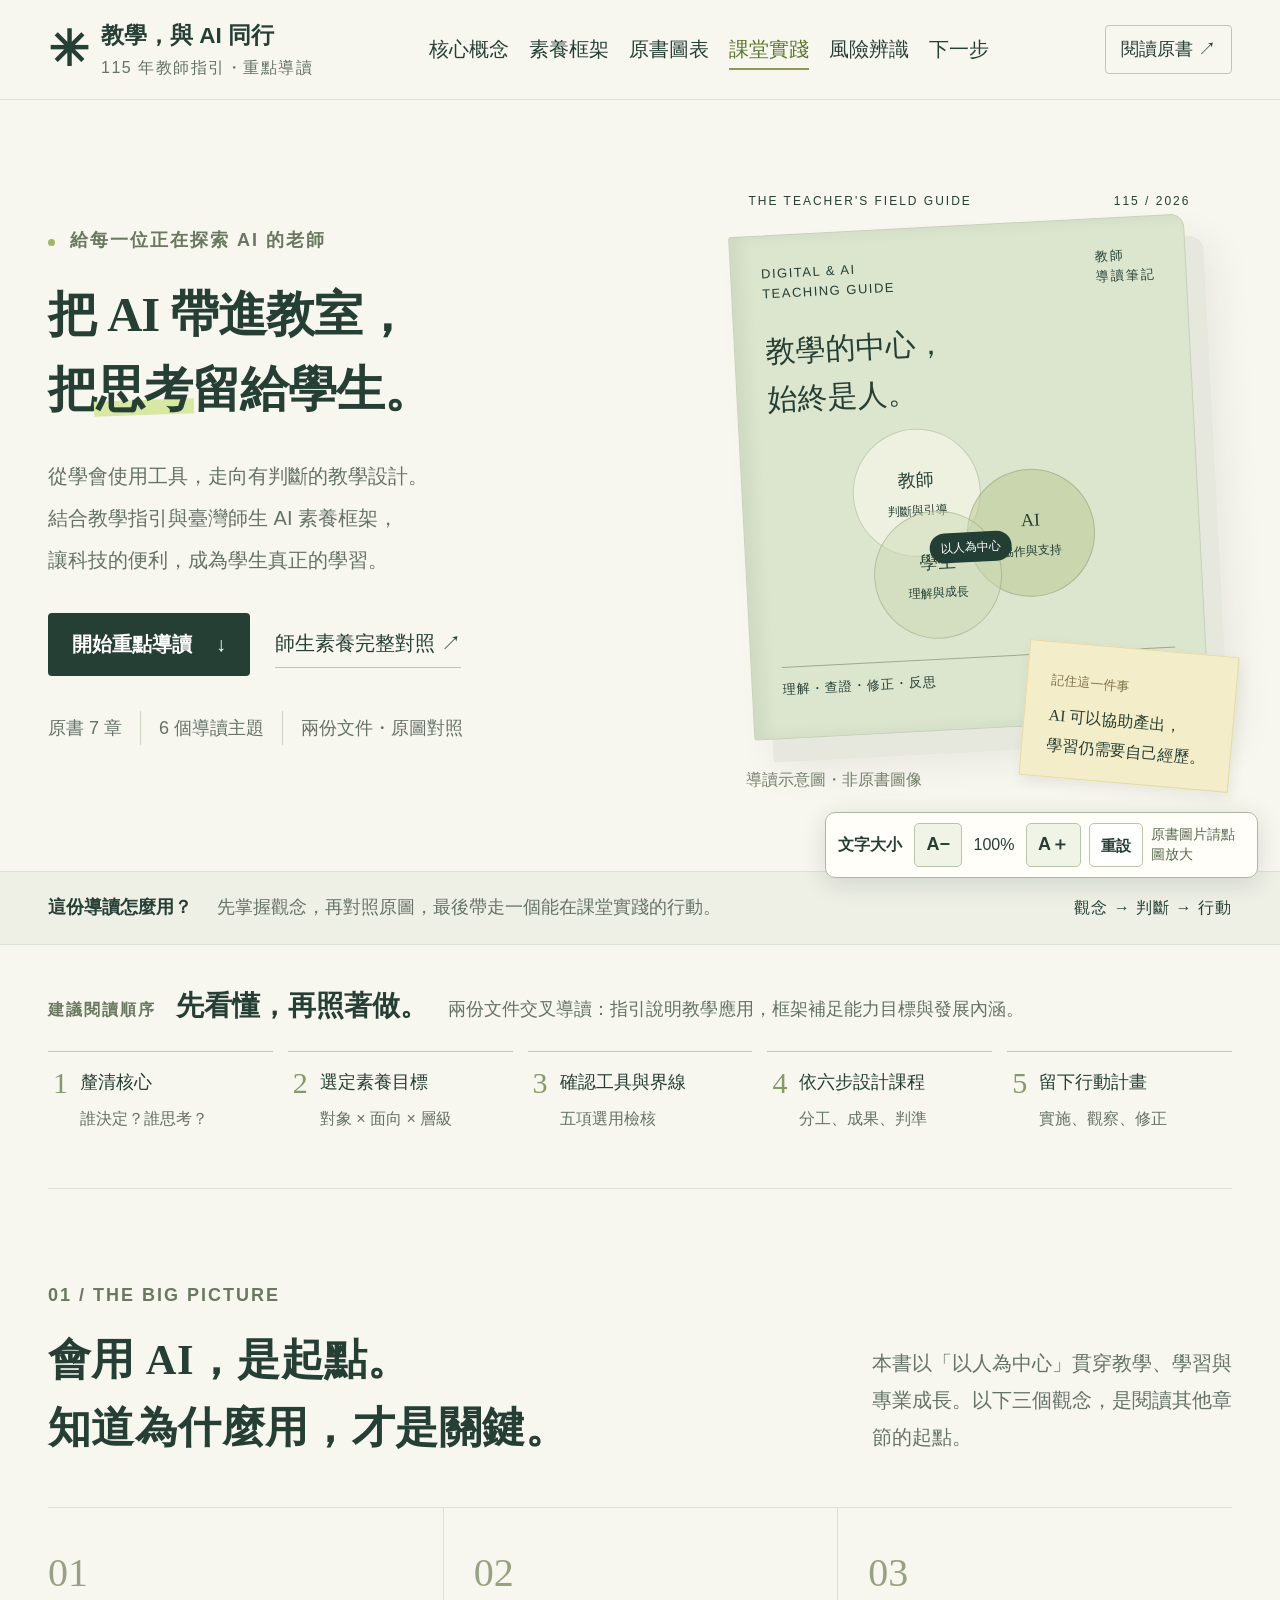
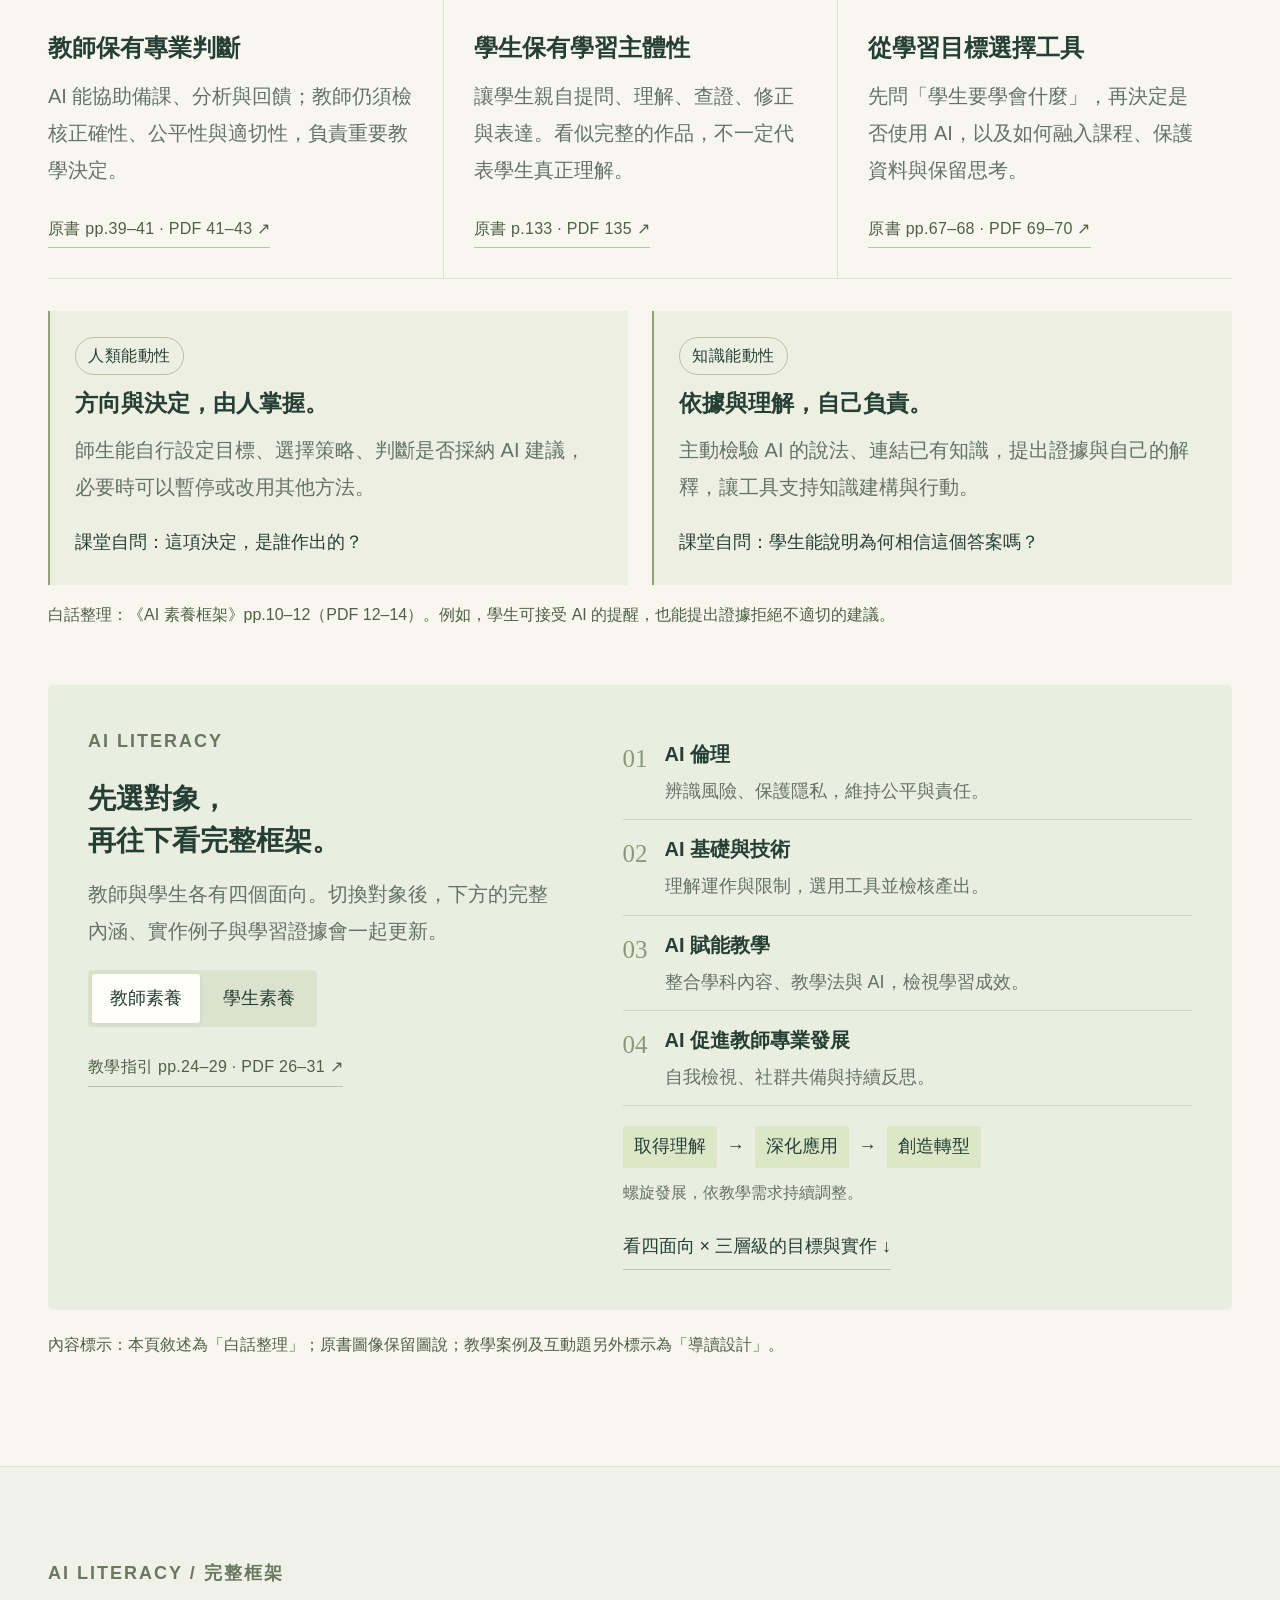
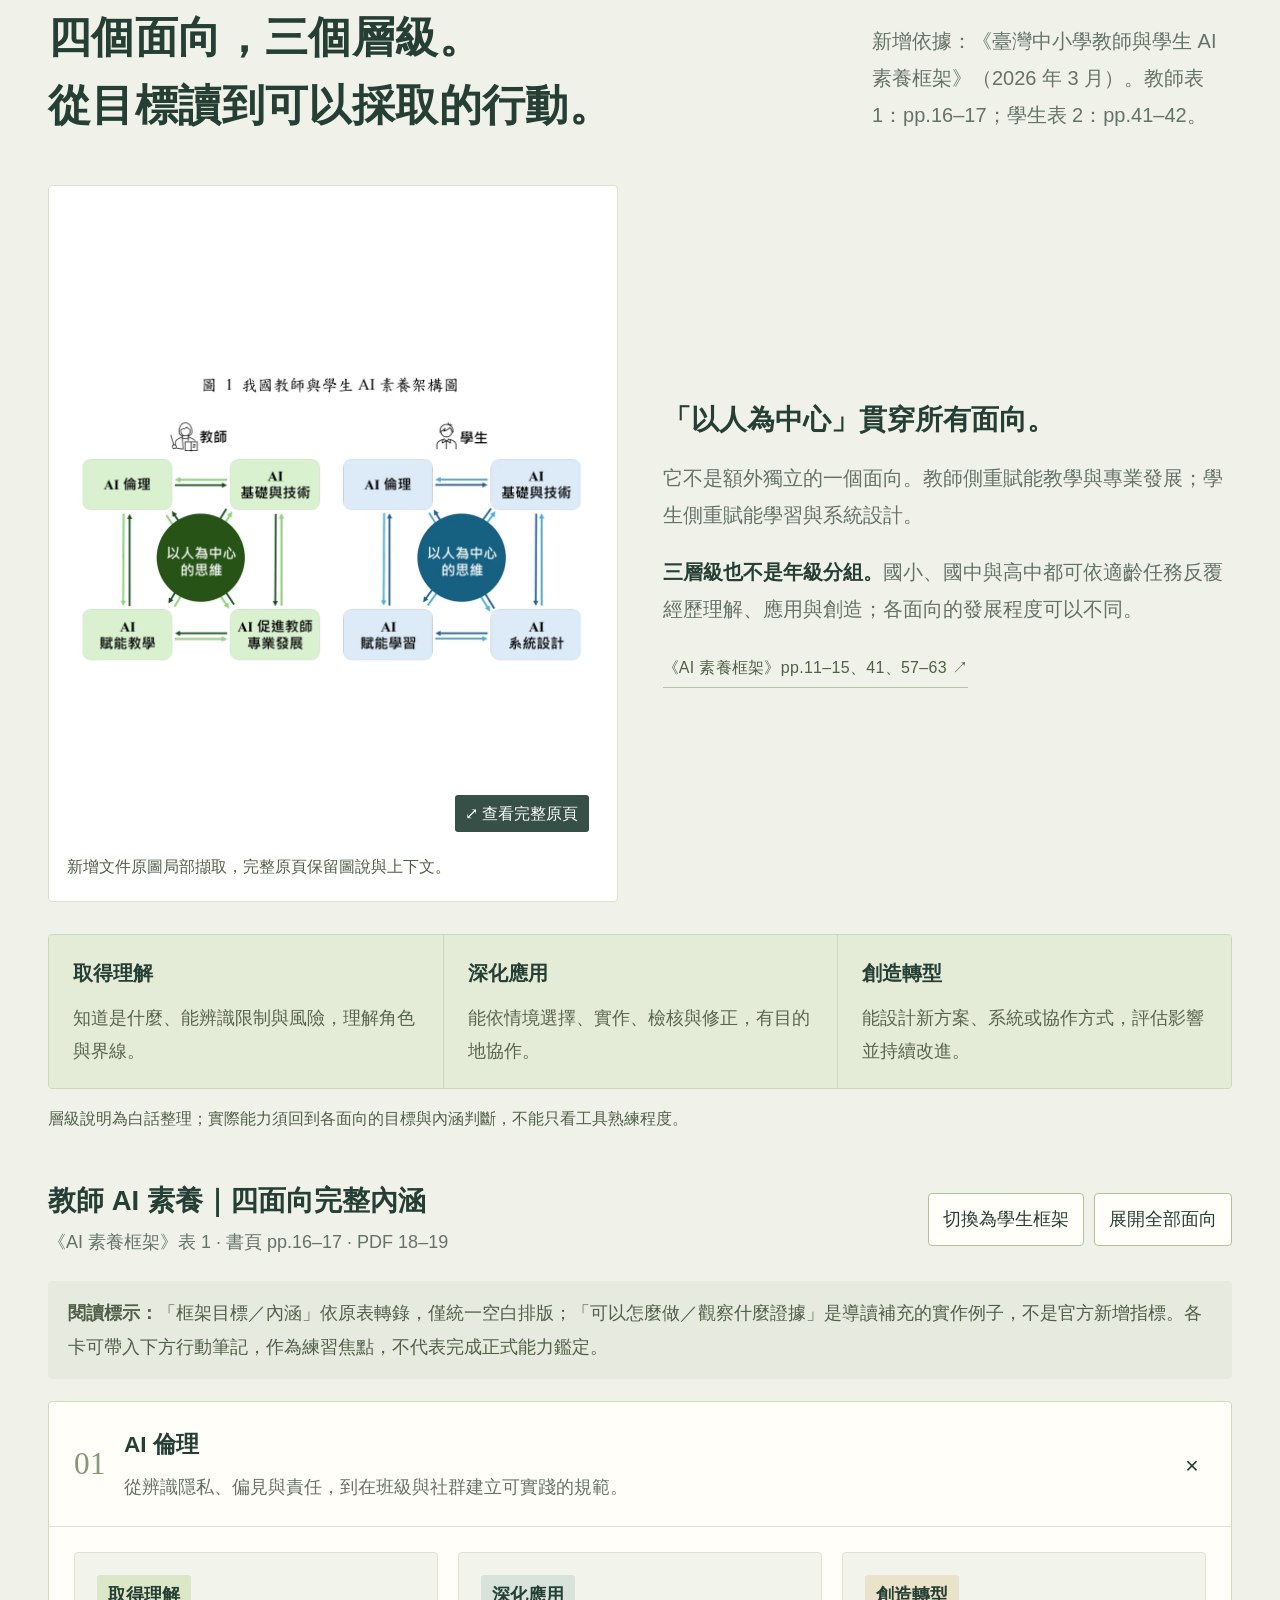
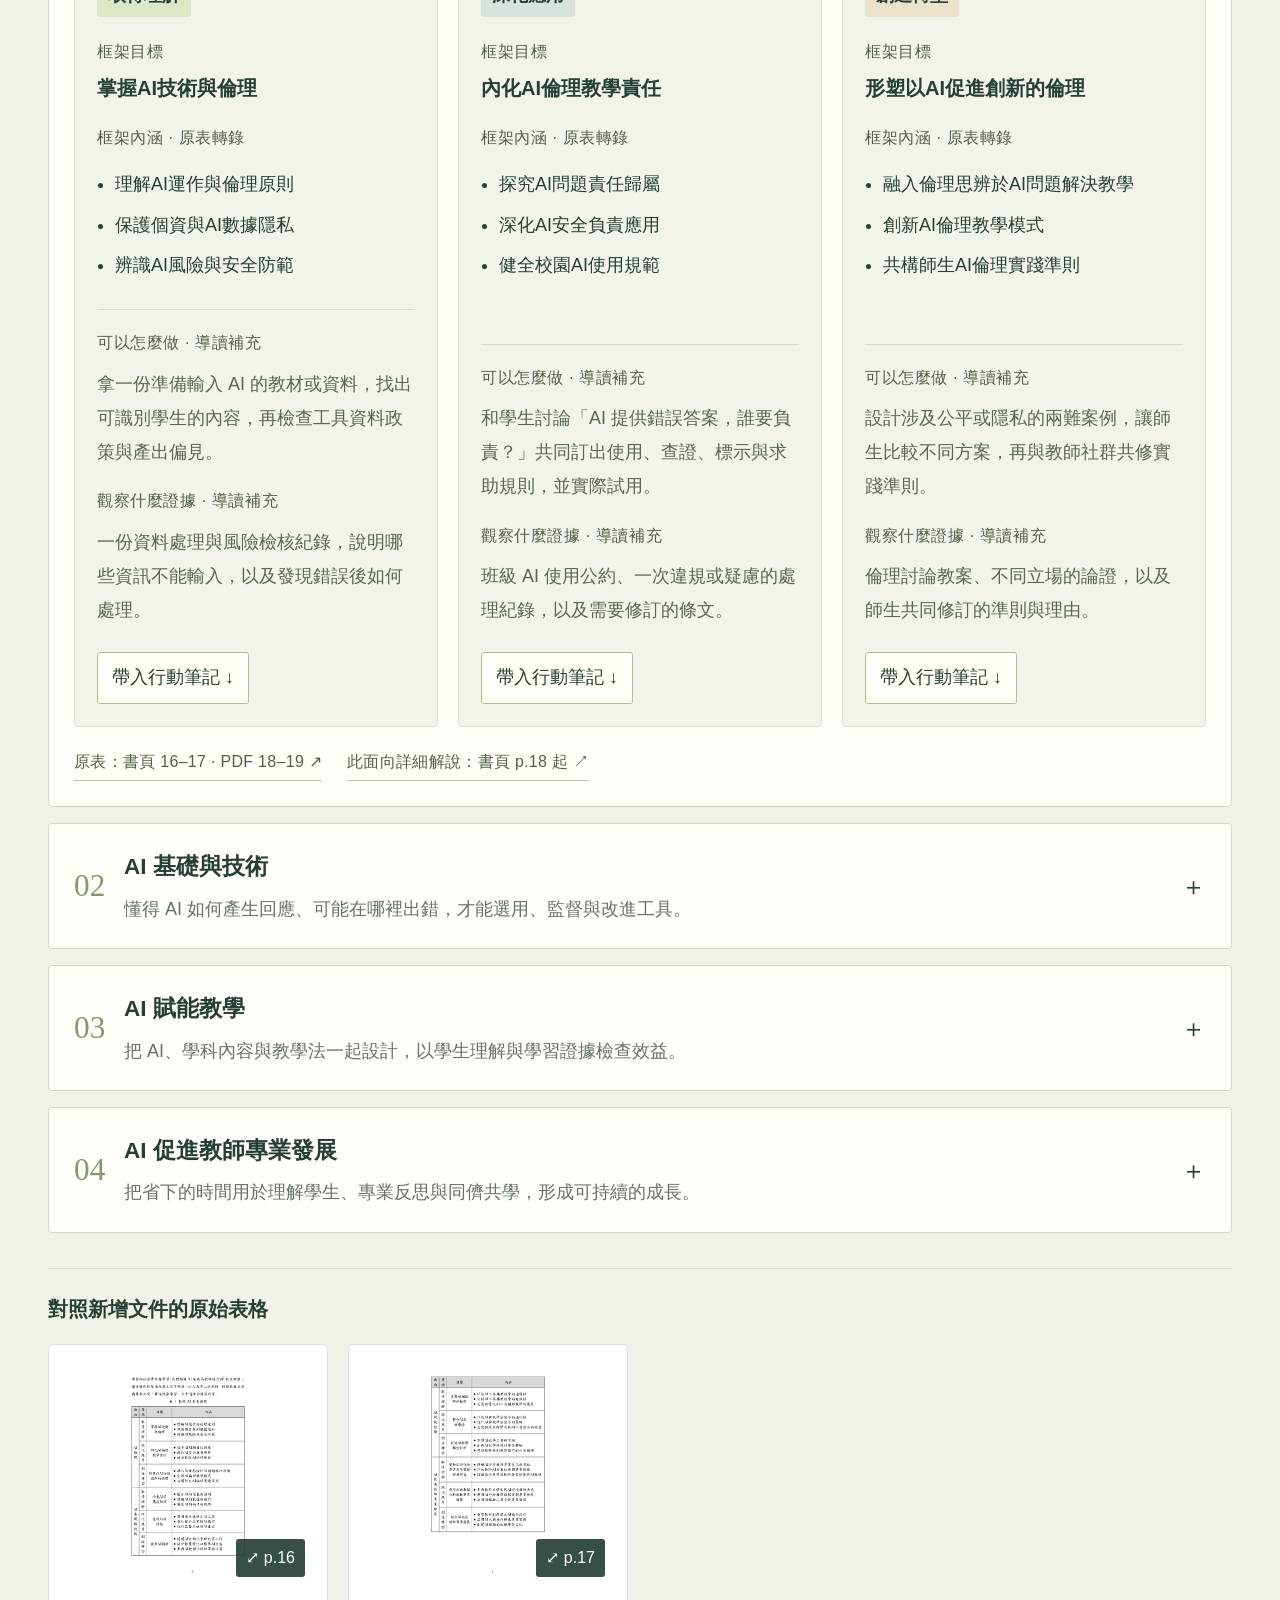
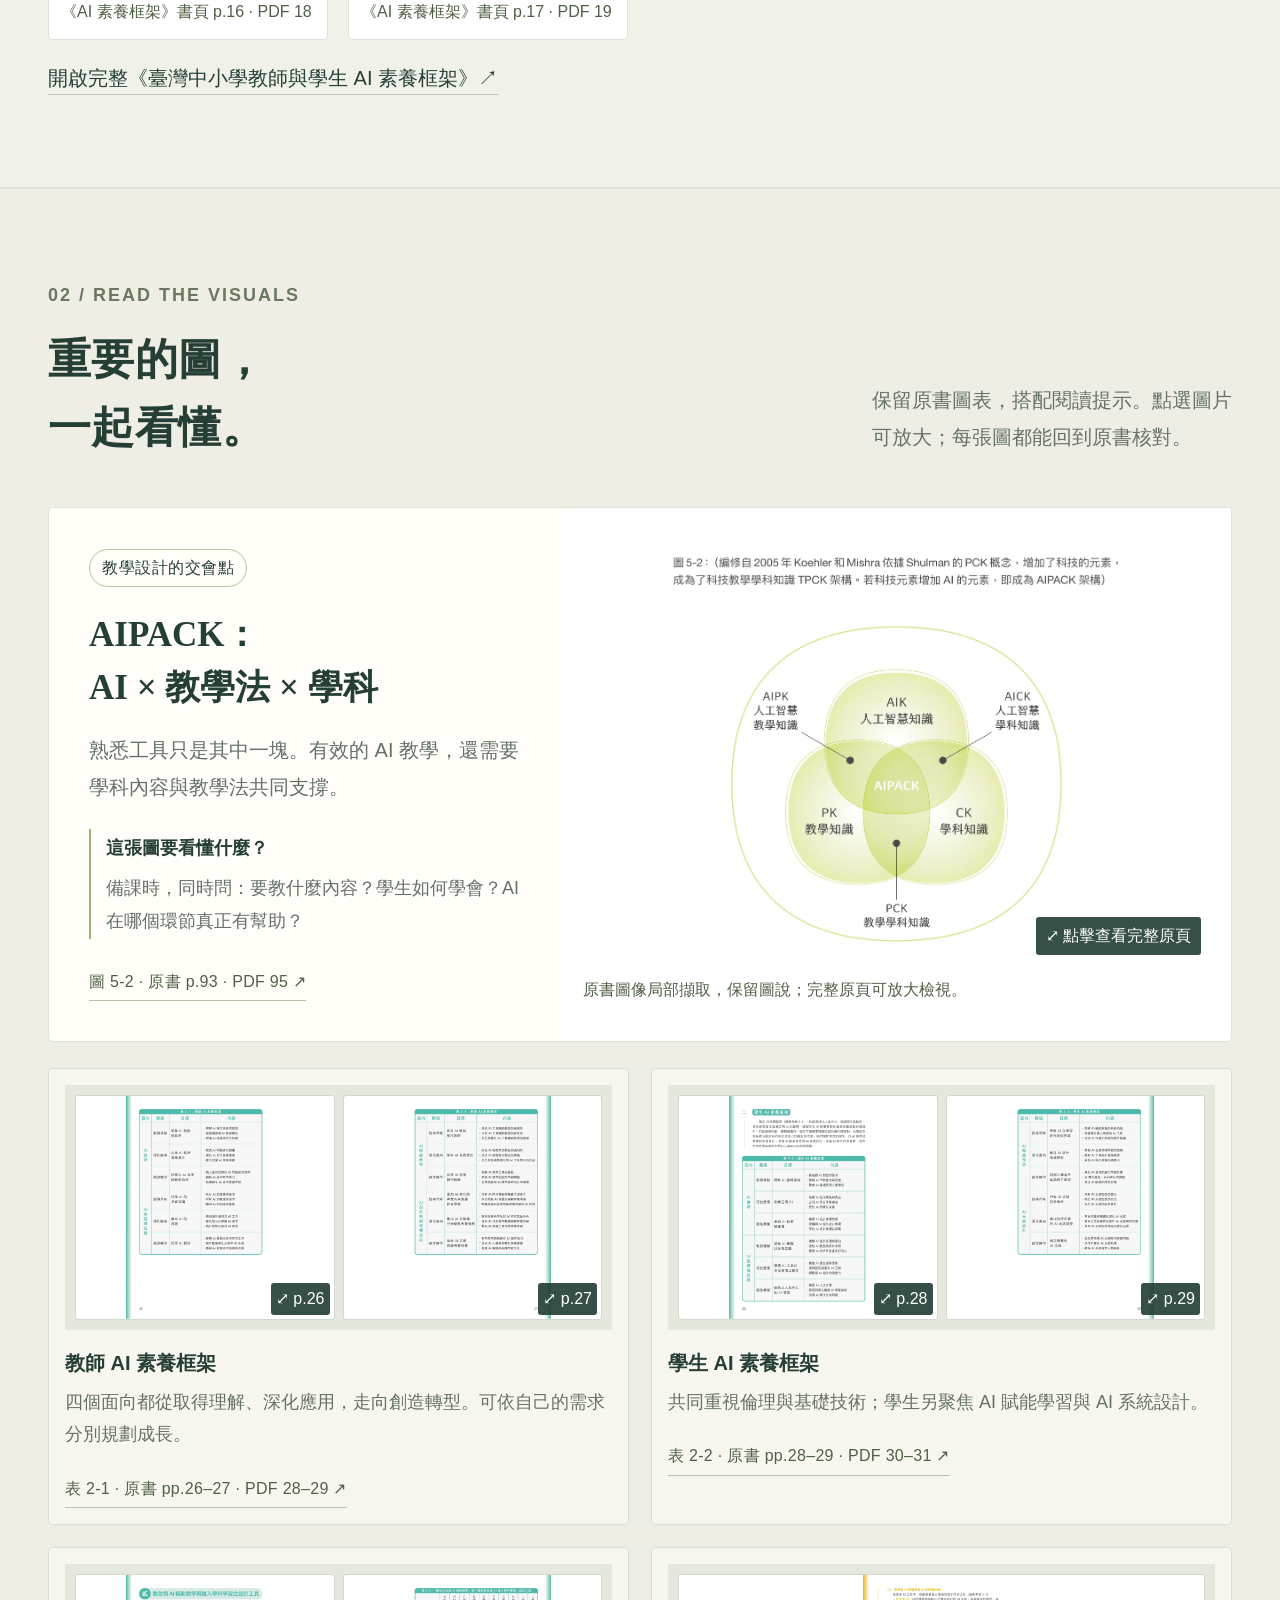
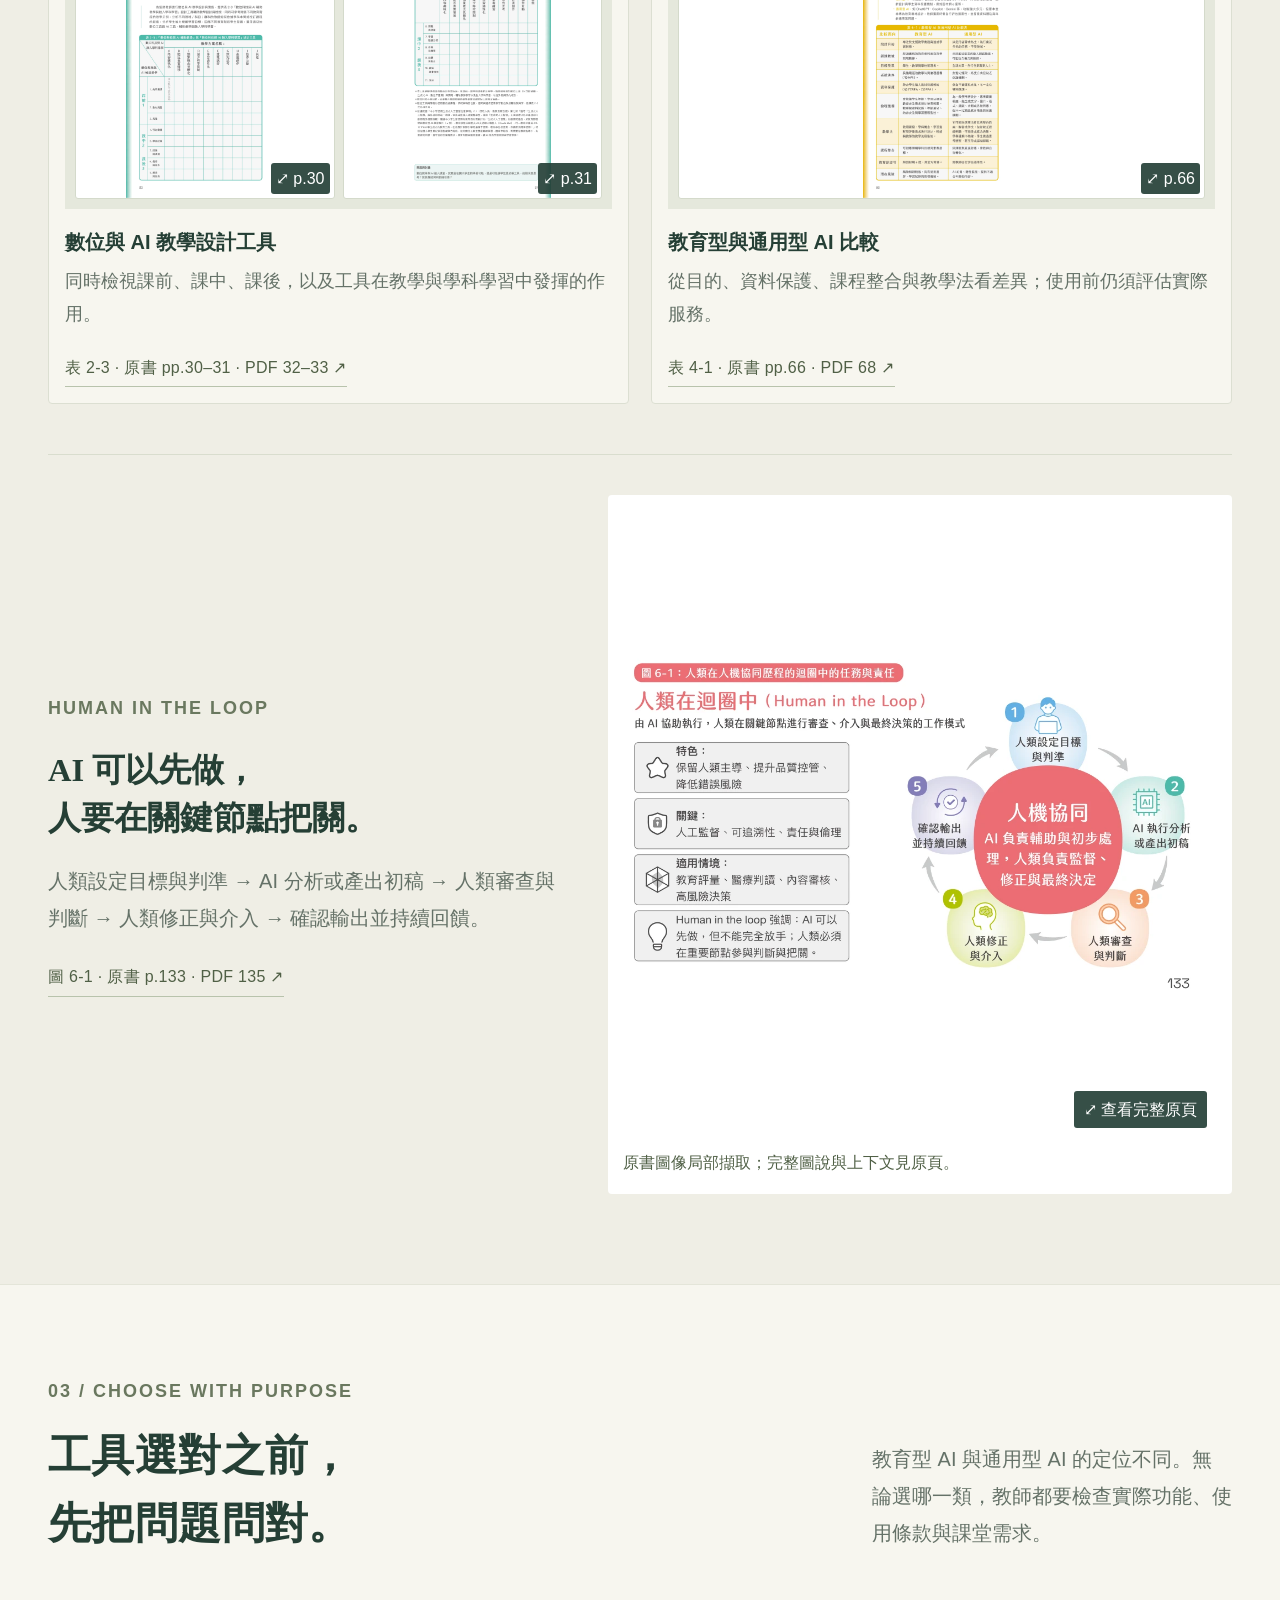
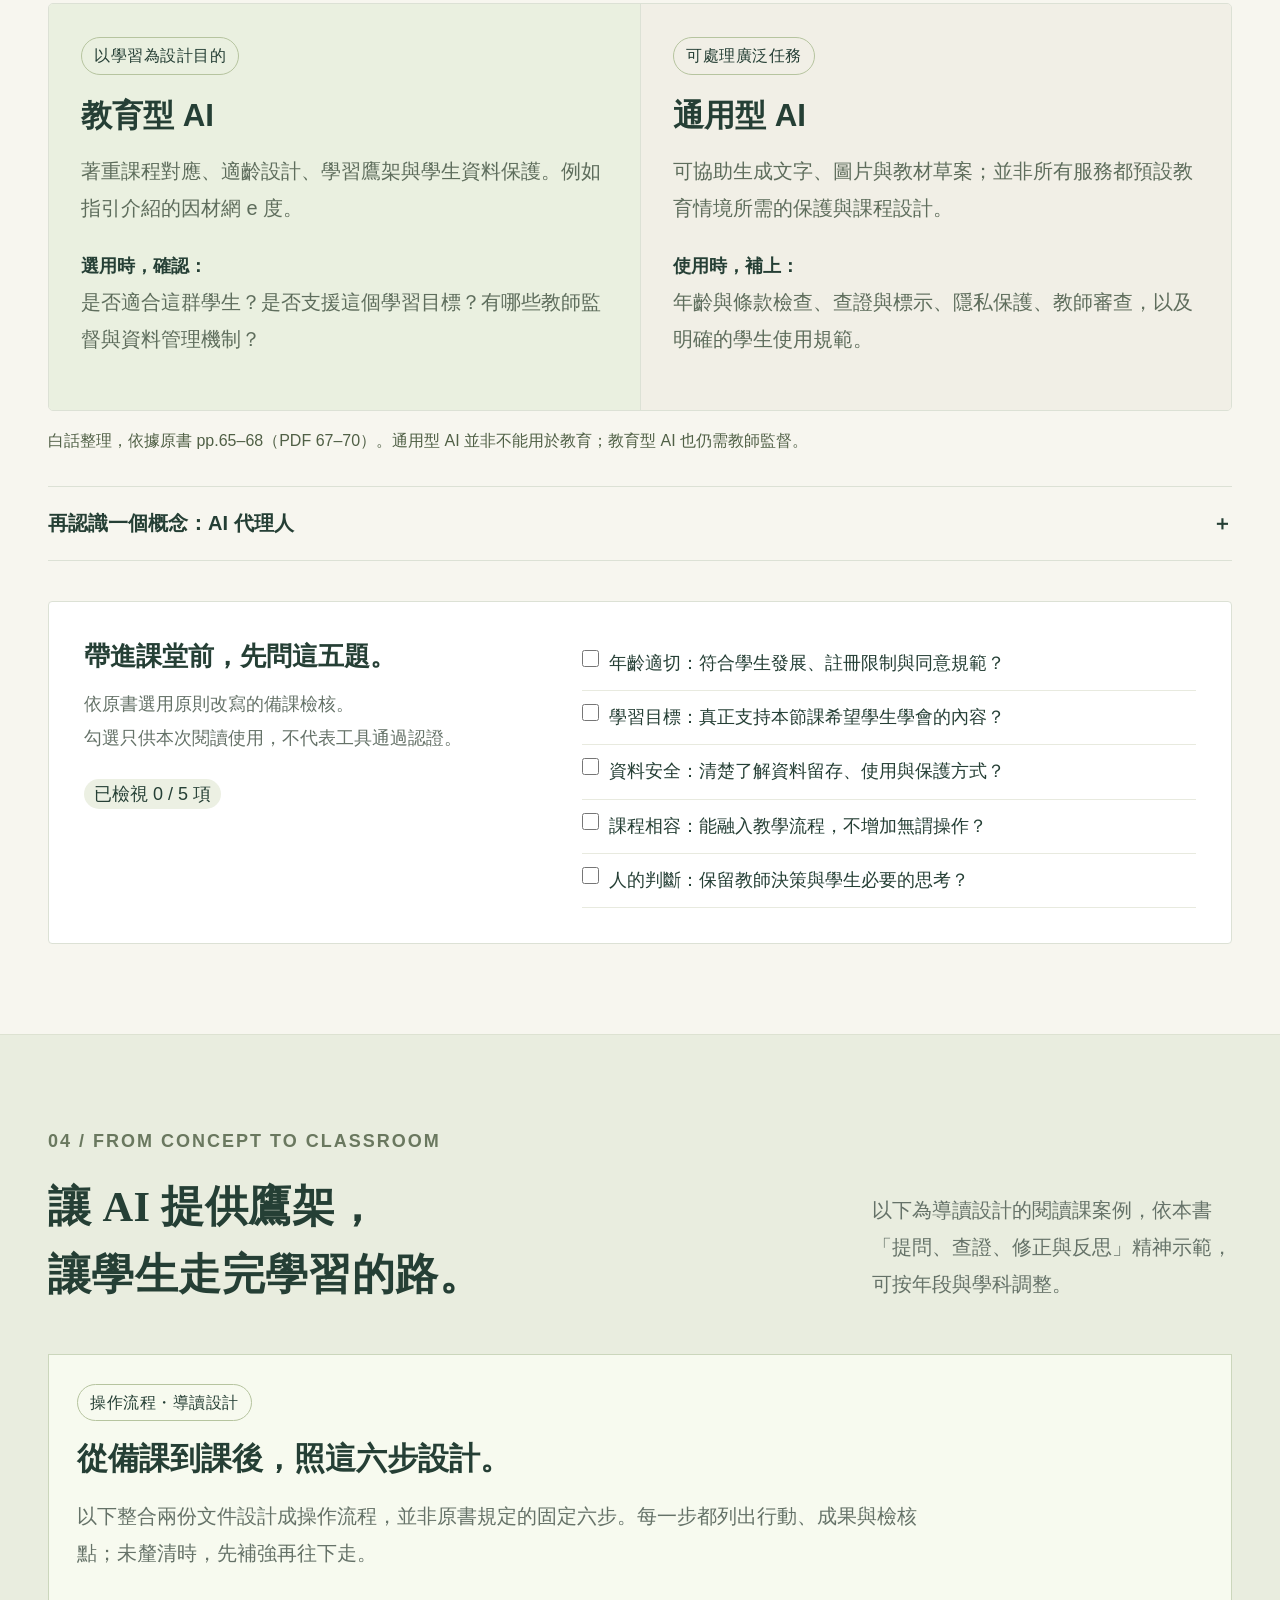
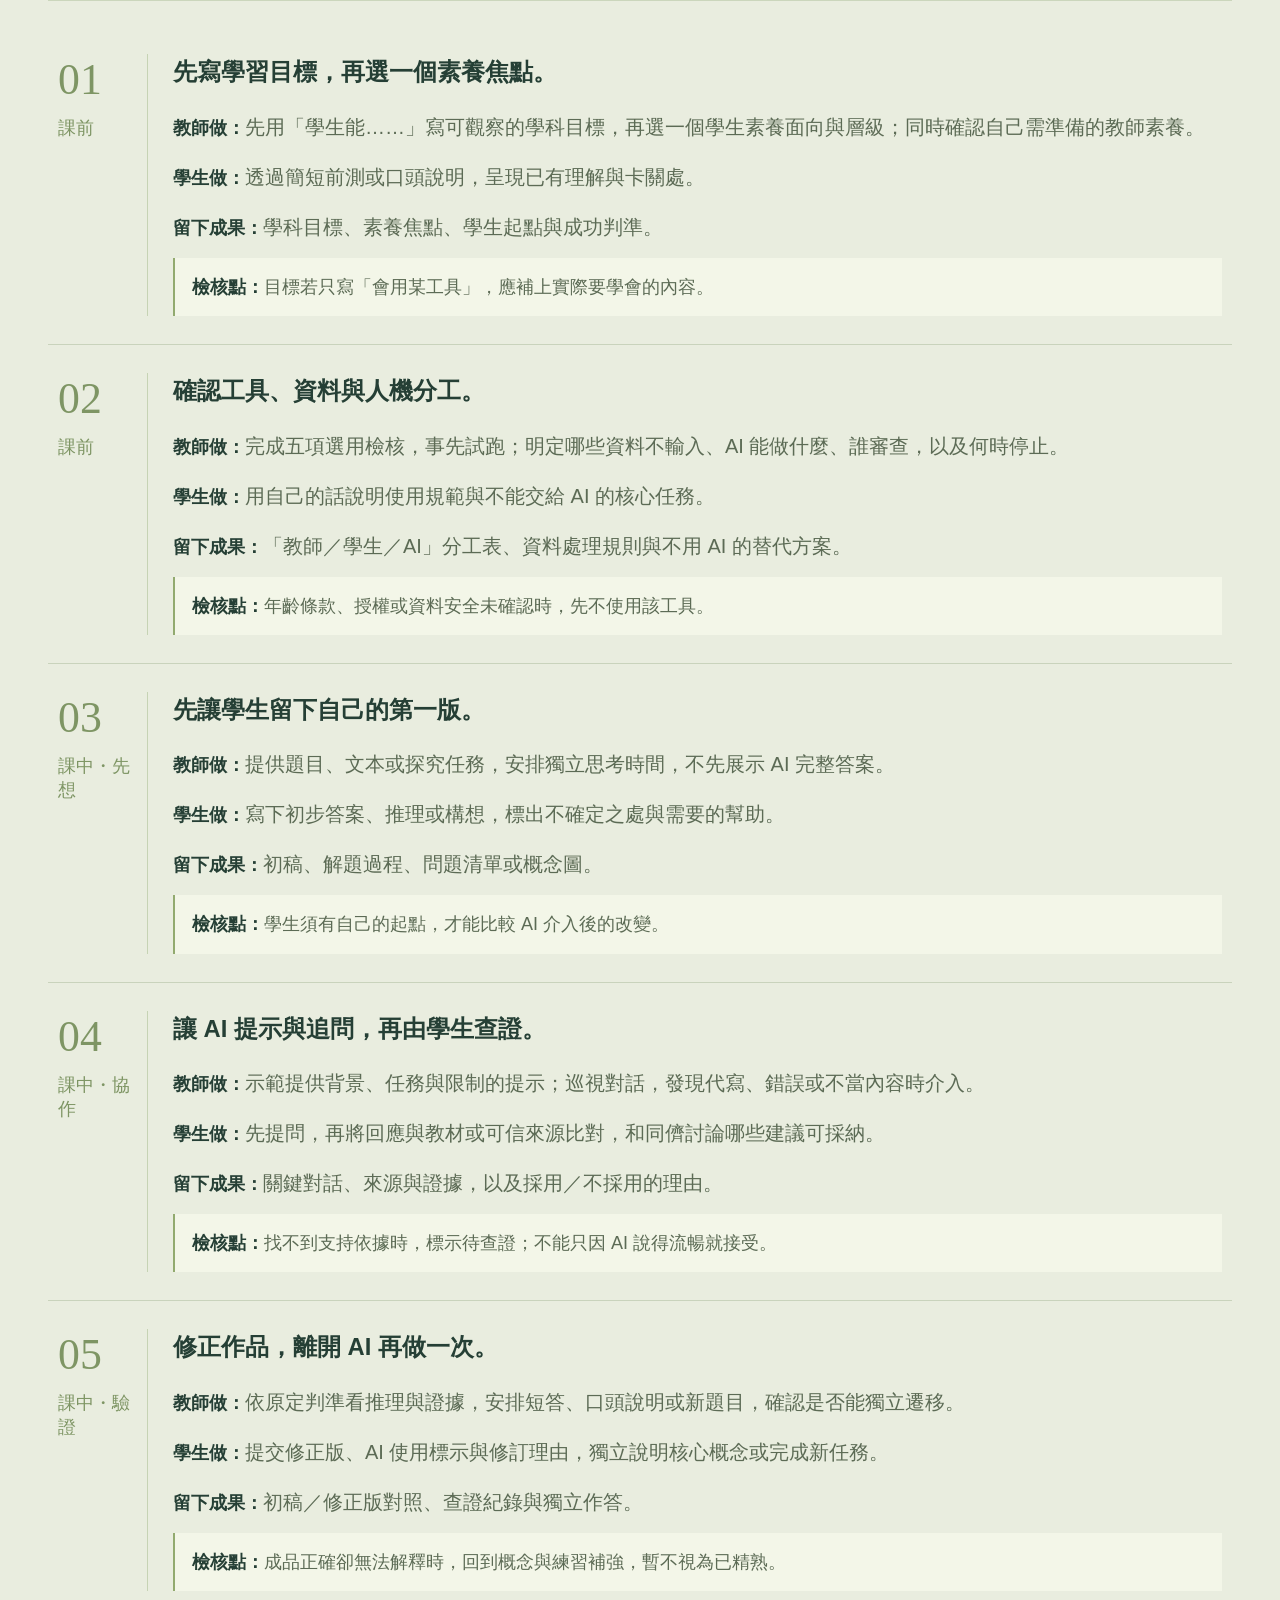
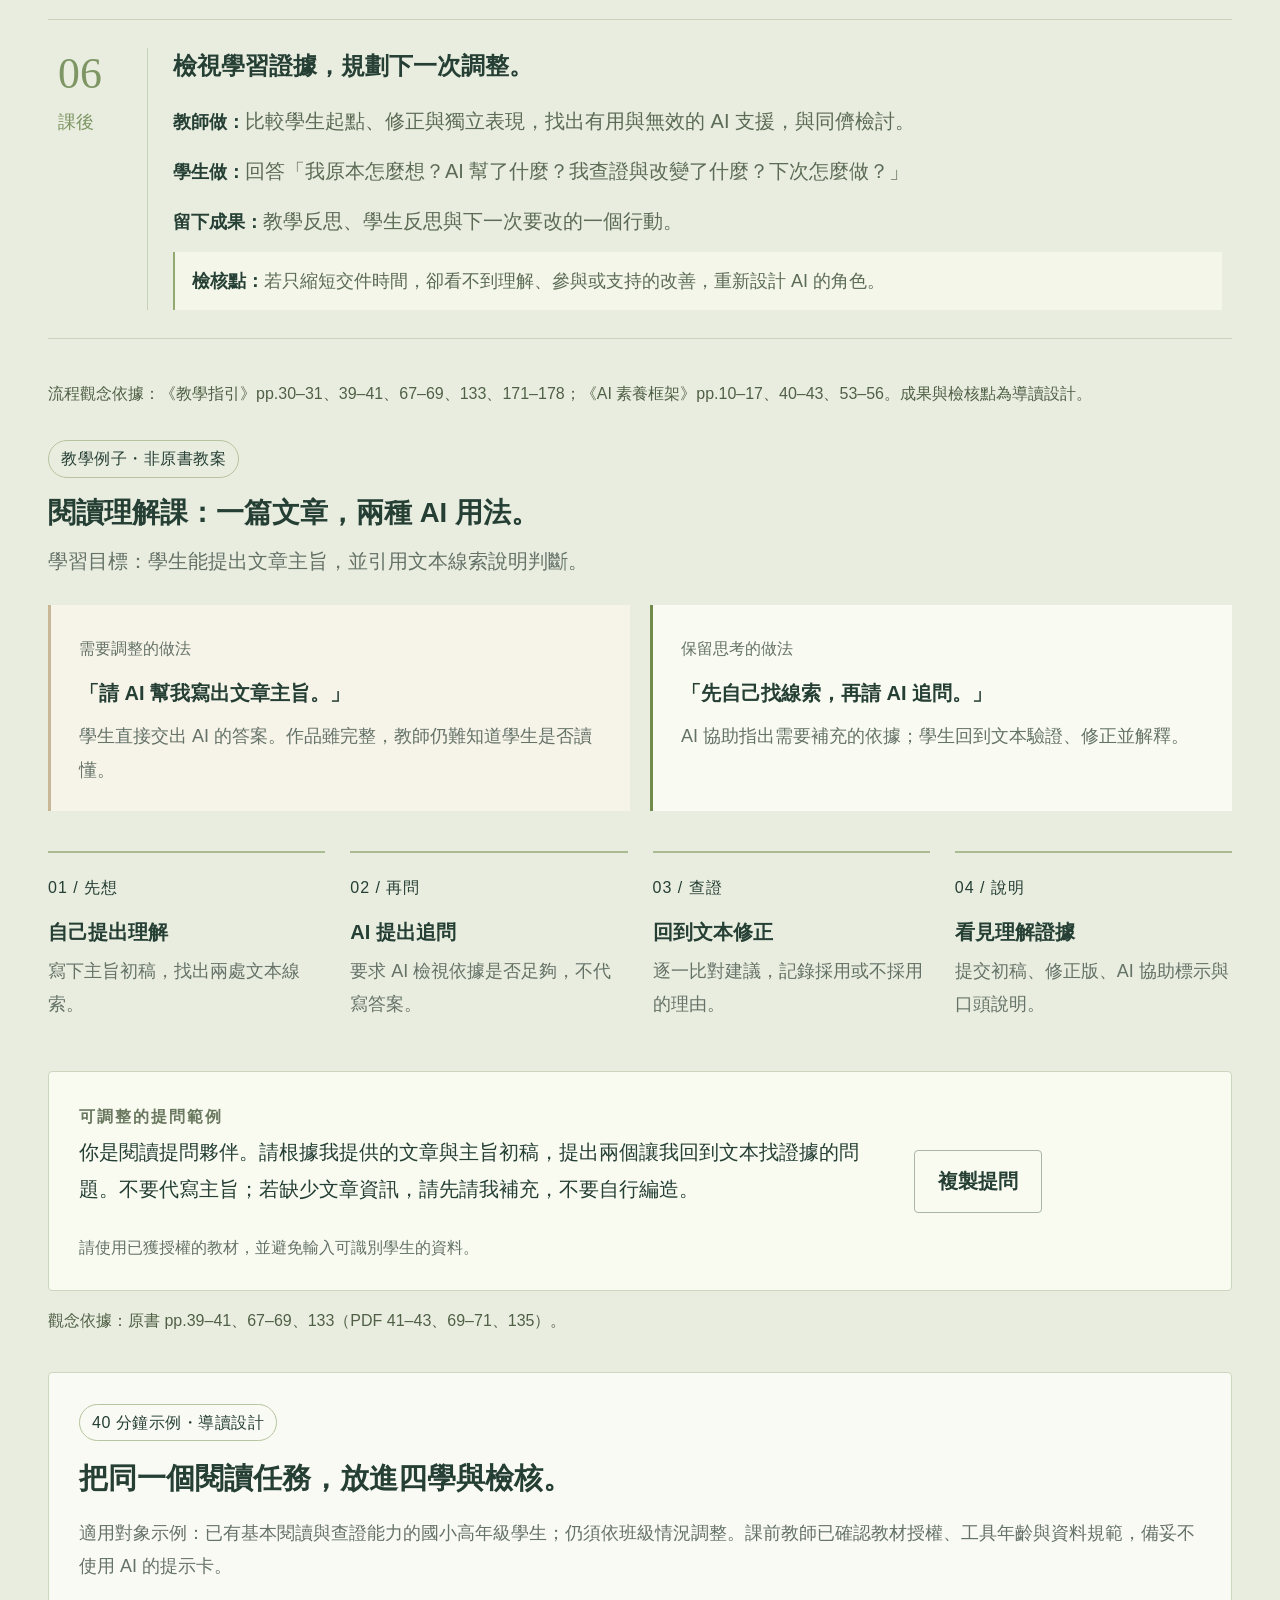
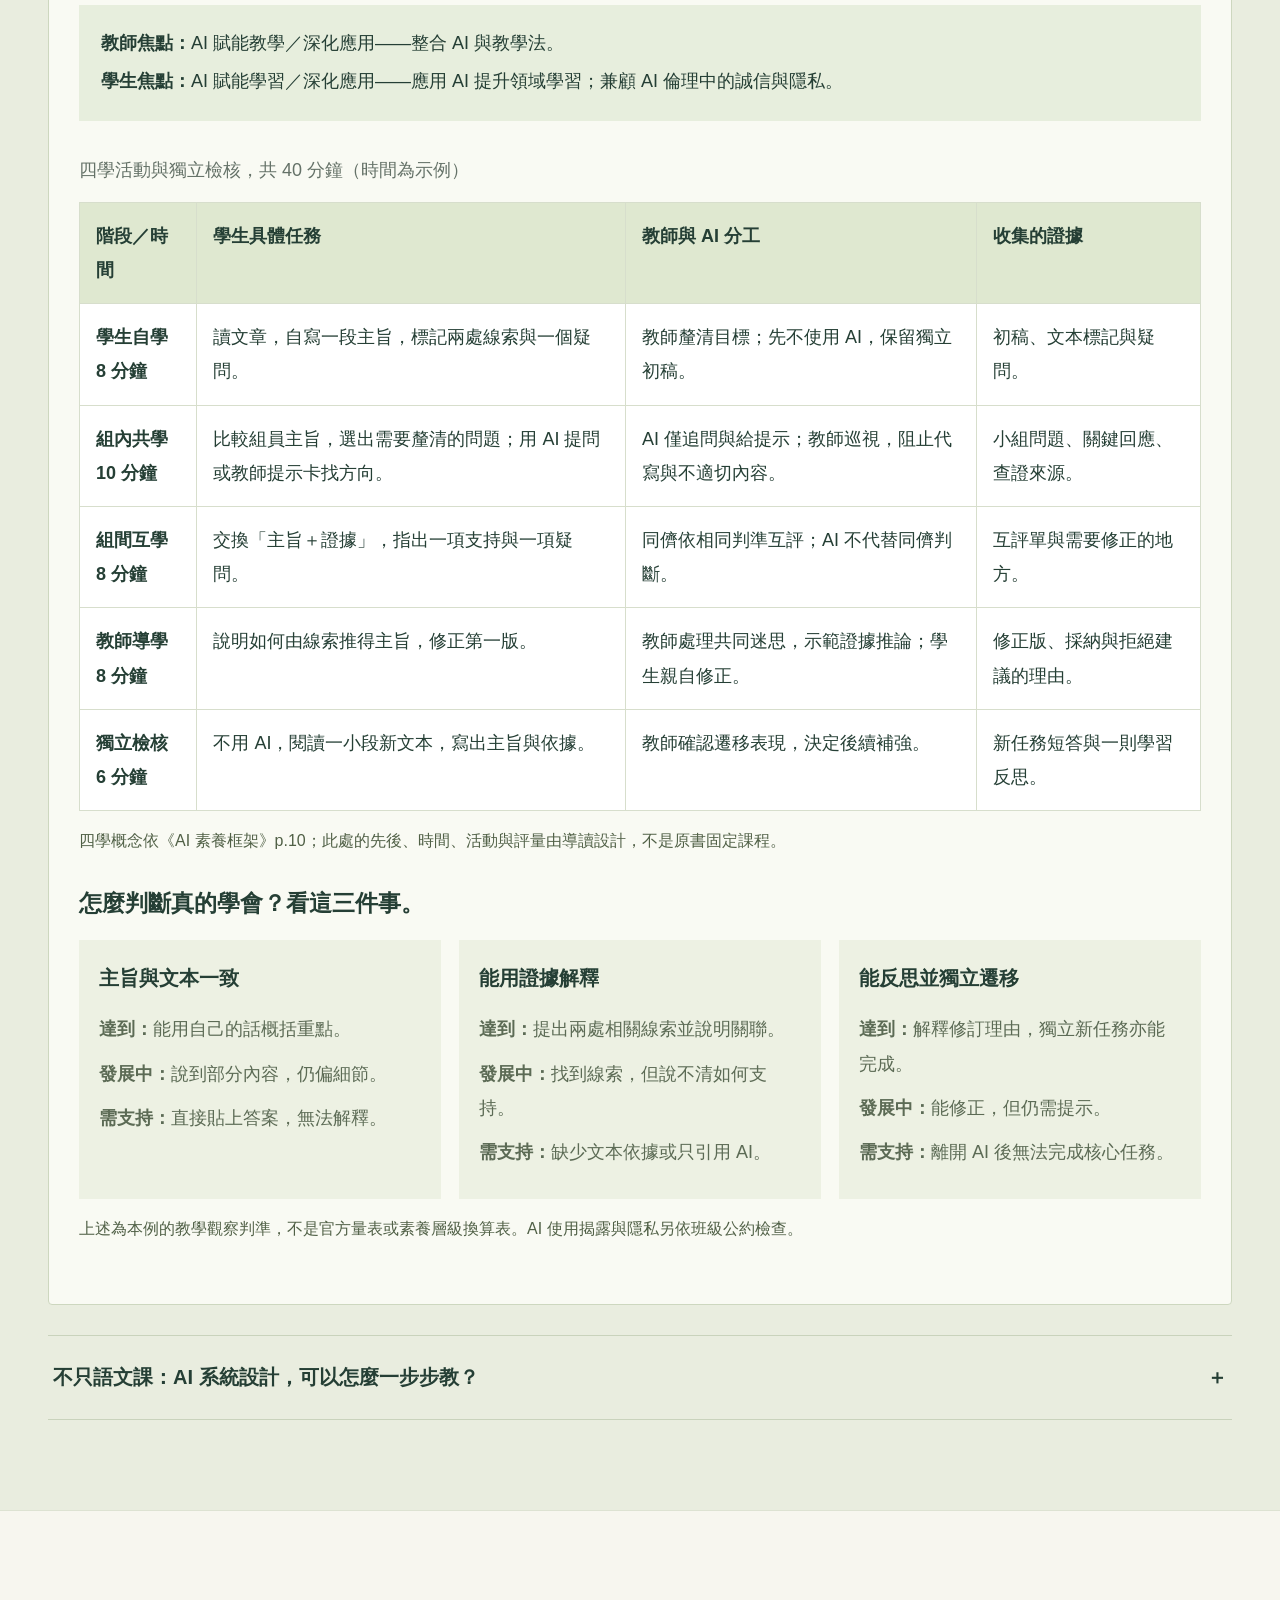
==== commit 36d430e8: "Update index.html" ====
--- a/index.html
+++ b/index.html
@@ -17,5 +17,5 @@
 <li><div class="protocol-number">06<span>課後</span></div><div><h4>檢視學習證據，規劃下一次調整。</h4><p><b>教師做：</b>比較學生起點、修正與獨立表現，找出有用與無效的 AI 支援，與同儕檢討。</p><p><b>學生做：</b>回答「我原本怎麼想？AI 幫了什麼？我查證與改變了什麼？下次怎麼做？」</p><p><b>留下成果：</b>教學反思、學生反思與下一次要改的一個行動。</p><p class="gate"><b>檢核點：</b>若只縮短交件時間，卻看不到理解、參與或支持的改善，重新設計 AI 的角色。</p></div></li></ol><p class="source-line">流程觀念依據：《教學指引》pp.30–31、39–41、67–69、133、171–178；《AI 素養框架》pp.10–17、40–43、53–56。成果與檢核點為導讀設計。</p><div class="case-header"><span class="tag">教學例子・非原書教案</span><h3>閱讀理解課：一篇文章，兩種 AI 用法。</h3><p>學習目標：學生能提出文章主旨，並引用文本線索說明判斷。</p></div><div class="case-comparison"><div class="case-before"><span>需要調整的做法</span><h4>「請 AI 幫我寫出文章主旨。」</h4><p>學生直接交出 AI 的答案。作品雖完整，教師仍難知道學生是否讀懂。</p></div><div class="case-after"><span>保留思考的做法</span><h4>「先自己找線索，再請 AI 追問。」</h4><p>AI 協助指出需要補充的依據；學生回到文本驗證、修正並解釋。</p></div></div><ol class="lesson-steps"><li><span>01 / 先想</span><h4>自己提出理解</h4><p>寫下主旨初稿，找出兩處文本線索。</p></li><li><span>02 / 再問</span><h4>AI 提出追問</h4><p>要求 AI 檢視依據是否足夠，不代寫答案。</p></li><li><span>03 / 查證</span><h4>回到文本修正</h4><p>逐一比對建議，記錄採用或不採用的理由。</p></li><li><span>04 / 說明</span><h4>看見理解證據</h4><p>提交初稿、修正版、AI 協助標示與口頭說明。</p></li></ol><div class="prompt-box"><div><span class="eyebrow">可調整的提問範例</span><p id="prompt-text">你是閱讀提問夥伴。請根據我提供的文章與主旨初稿，提出兩個讓我回到文本找證據的問題。不要代寫主旨；若缺少文章資訊，請先請我補充，不要自行編造。</p><small>請使用已獲授權的教材，並避免輸入可識別學生的資料。</small></div><button id="copy-prompt" class="button secondary">複製提問</button></div><p class="source-line">觀念依據：原書 pp.39–41、67–69、133（PDF 41–43、69–71、135）。</p><div class="lesson-detail"><div class="lesson-detail-heading"><span class="tag">40 分鐘示例・導讀設計</span><h3>把同一個閱讀任務，放進四學與檢核。</h3><p>適用對象示例：已有基本閱讀與查證能力的國小高年級學生；仍須依班級情況調整。課前教師已確認教材授權、工具年齡與資料規範，備妥不使用 AI 的提示卡。</p></div><div class="lesson-alignment"><p><b>教師焦點：</b>AI 賦能教學／深化應用——整合 AI 與教學法。</p><p><b>學生焦點：</b>AI 賦能學習／深化應用——應用 AI 提升領域學習；兼顧 AI 倫理中的誠信與隱私。</p></div><div class="table-scroll"><table class="lesson-table"><caption>四學活動與獨立檢核，共 40 分鐘（時間為示例）</caption><thead><tr><th scope="col">階段／時間</th><th scope="col">學生具體任務</th><th scope="col">教師與 AI 分工</th><th scope="col">收集的證據</th></tr></thead><tbody><tr><th scope="row">學生自學<br>8 分鐘</th><td>讀文章，自寫一段主旨，標記兩處線索與一個疑問。</td><td>教師釐清目標；先不使用 AI，保留獨立初稿。</td><td>初稿、文本標記與疑問。</td></tr><tr><th scope="row">組內共學<br>10 分鐘</th><td>比較組員主旨，選出需要釐清的問題；用 AI 提問或教師提示卡找方向。</td><td>AI 僅追問與給提示；教師巡視，阻止代寫與不適切內容。</td><td>小組問題、關鍵回應、查證來源。</td></tr><tr><th scope="row">組間互學<br>8 分鐘</th><td>交換「主旨＋證據」，指出一項支持與一項疑問。</td><td>同儕依相同判準互評；AI 不代替同儕判斷。</td><td>互評單與需要修正的地方。</td></tr><tr><th scope="row">教師導學<br>8 分鐘</th><td>說明如何由線索推得主旨，修正第一版。</td><td>教師處理共同迷思，示範證據推論；學生親自修正。</td><td>修正版、採納與拒絕建議的理由。</td></tr><tr><th scope="row">獨立檢核<br>6 分鐘</th><td>不用 AI，閱讀一小段新文本，寫出主旨與依據。</td><td>教師確認遷移表現，決定後續補強。</td><td>新任務短答與一則學習反思。</td></tr></tbody></table></div><p class="source-line">四學概念依《AI 素養框架》p.10；此處的先後、時間、活動與評量由導讀設計，不是原書固定課程。</p><h4>怎麼判斷真的學會？看這三件事。</h4><div class="rubric-grid"><article><h5>主旨與文本一致</h5><p><b>達到：</b>能用自己的話概括重點。</p><p><b>發展中：</b>說到部分內容，仍偏細節。</p><p><b>需支持：</b>直接貼上答案，無法解釋。</p></article><article><h5>能用證據解釋</h5><p><b>達到：</b>提出兩處相關線索並說明關聯。</p><p><b>發展中：</b>找到線索，但說不清如何支持。</p><p><b>需支持：</b>缺少文本依據或只引用 AI。</p></article><article><h5>能反思並獨立遷移</h5><p><b>達到：</b>解釋修訂理由，獨立新任務亦能完成。</p><p><b>發展中：</b>能修正，但仍需提示。</p><p><b>需支持：</b>離開 AI 後無法完成核心任務。</p></article></div><p class="source-line">上述為本例的教學觀察判準，不是官方量表或素養層級換算表。AI 使用揭露與隱私另依班級公約檢查。</p></div><details class="system-example"><summary><span>不只語文課：AI 系統設計，可以怎麼一步步教？</span><span aria-hidden="true">＋</span></summary><div><span class="tag">延伸例子・導讀設計</span><h3>校園回收物影像分類原型</h3><p>依學生先備能力選用圖卡、視覺化工具或程式實作；三層級不綁定特定學段。使用教師事先確認的工具與授權圖像，避免人物、姓名或可識別資訊。</p><ol><li><b>定義問題：</b>先查本地回收規範，決定要辨識的類別與使用情境；AI 不確定時交由人判斷。</li><li><b>認識資料：</b>檢查照片來源、類別數量與拍攝差異，討論資料不足或不平衡的影響。</li><li><b>建立原型：</b>依年齡與準備度模擬資料分類，或用適切工具建立小型模型；記錄人機分工。</li><li><b>分開測試：</b>用未參與訓練的圖片測試，記錄正確、錯誤與不確定的情況。</li><li><b>依據修正：</b>比較誤判原因，補足資料或調整設計，再測一次；不只展示成功案例。</li><li><b>評估影響：</b>檢查效能、隱私與使用者理解，設定人工接手與停止條件，說明原型侷限。</li></ol><p><b>留下成果：</b>問題定義、資料來源表、原型流程、測試紀錄、改版比較與倫理檢核。</p><p><b>層級對照（導讀補充）：</b>理解資料與設計責任，可作為取得理解的練習；協作完成原型與品質管理，連結深化應用；回應使用者需求、反覆優化且評估福祉，連結創造轉型。單一作品不直接證明整個面向已達某層級。</p><a class="source" href="assets/framework.pdf#page=59" target="_blank" rel="noopener">依據《AI 素養框架》pp.57–63 · PDF 59–65 ↗</a></div></details></div></section>
 <section id="risks" class="section wrap"><div class="section-heading"><div><div class="eyebrow">05 / PAUSE & THINK</div><h2>辨識風險，<br>才能教出負責任的使用。</h2></div><p>七個風險，從日常課堂看見。展開情境，查看教師可以怎麼引導。</p></div><div class="wise"><strong>思・辨・安・人</strong><span><b>W</b> 思量後果</span><span><b>I</b> 檢視證據</span><span><b>S</b> 守護安全</span><span><b>E</b> 同理關懷</span><a href="assets/guide.pdf#page=136" target="_blank" rel="noopener">WISE 原則 · p.134 ↗</a></div><div id="risk-list"></div><div class="quiz"><div class="quiz-title"><span class="tag">理解小測驗・導讀設計</span><h3>遇到這些情況，你會怎麼判斷？</h3><p>每題作答後顯示解說，可重新選擇。目的在釐清觀念，不是正式能力認證。</p></div><div id="quiz-items"></div></div></section>
 <section id="action" class="section action-section"><div class="wrap"><div class="section-heading"><div><div class="eyebrow">06 / ONE SMALL NEXT STEP</div><h2>不用一次全部做到。<br>先改變一堂課。</h2></div><p>原書建議依自己的素養起點規劃專業成長。你可以從一個目標、一個任務與一次反思開始。</p></div><div class="growth-path"><article><span>01</span><h3>取得理解</h3><p>了解工具限制與倫理風險，嘗試產生一份教材草稿，再親自核對與調整。</p></article><article><span>02</span><h3>深化應用</h3><p>與同儕共備一個學習任務，觀察學生理解、互動與思考歷程，持續修正。</p></article><article><span>03</span><h3>創造轉型</h3><p>累積學習證據、共創教學案例與使用規範，支持教師社群及學校發展。</p></article></div><a class="source on-dark" href="assets/guide.pdf#page=173" target="_blank" rel="noopener">深入自我檢視與專業發展：原書 pp.171–178 · PDF 173–180 ↗</a><div class="action-plan"><div><h3>寫下你的第一個行動</h3><p>先選素養焦點，再寫學習目標、分工、證據與介入條件。這是導讀設計的筆記，內容只留在目前頁面，重新整理後會清除，請下載備份。</p></div><form id="plan-form"><label for="teacher-focus">教師素養焦點（面向／層級／目標）</label><textarea id="teacher-focus" rows="2" placeholder="可在上方教師框架卡片按「帶入行動筆記」。"></textarea><label for="student-focus">學生素養焦點（面向／層級／目標）</label><textarea id="student-focus" rows="2" placeholder="例如：AI 賦能學習／深化應用／應用 AI 提升領域學習。"></textarea><label for="goal">我希望學生學會什麼？</label><textarea id="goal" rows="2" placeholder="例如：能引用文本證據，說明自己的理解。"></textarea><label for="boundary">AI 可以協助什麼？哪些步驟由學生完成？</label><textarea id="boundary" rows="2" placeholder="例如：AI 提出追問；學生查證、修正與解釋。"></textarea><label for="evidence">我會如何確認學生真的學會？</label><textarea id="evidence" rows="2" placeholder="例如：比較初稿與修正版，請學生口頭說明依據。"></textarea><label for="checkpoint">查證方式、教師介入點與停止條件</label><textarea id="checkpoint" rows="2" placeholder="例如：回到原文核對；AI 開始代寫時暫停；資料授權未確認時改用提示卡。"></textarea><label for="revision">課後觀察到什麼？下一次改哪一步？</label><textarea id="revision" rows="2" placeholder="記下理解的證據、仍有的困難，以及具體調整。"></textarea><div class="plan-buttons"><button class="button lime" type="submit">下載我的行動筆記 ↓</button><button class="button ghost" type="button" id="print-page">列印導讀</button></div><p id="plan-status" role="status"></p></form></div></div></section>
-<section class="sources wrap"><div><div class="eyebrow">READ FURTHER</div><h2>有重點，也有出處。</h2><p>這是一份依使用者提供的兩份文件製作的導讀，並非教育部官方網站，也不取代完整指引。章節摘要與圖表說明均以該 PDF 為依據。</p><p>來源一：《115 年中小學教師數位與 AI 教學指引》（2026 年 9 月，188 個 PDF 頁面）；來源二：《臺灣中小學教師與學生 AI 素養框架》（2026 年 3 月，68 個 PDF 頁面）。兩份文件皆為 PDF 頁次＝書頁＋2，但各自獨立編頁；連結與圖說明確區分文件。工具功能與使用條款，請於教學前再確認。</p><a class="button secondary" href="assets/guide.pdf" target="_blank" rel="noopener">開啟完整教學指引 ↗</a><a class="button secondary" href="assets/framework.pdf" target="_blank" rel="noopener">開啟完整 AI 素養框架 ↗</a></div><div class="chapter-list"><h3>回到原書，深入閱讀</h3><a href="assets/guide.pdf#page=13" target="_blank" rel="noopener"><span>01</span> 數位與 AI 學習趨勢及願景 <small>p.11 ↗</small></a><a href="assets/guide.pdf#page=25" target="_blank" rel="noopener"><span>02</span> 教師與學生 AI 素養框架與學習設計 <small>p.23 ↗</small></a><a href="assets/guide.pdf#page=37" target="_blank" rel="noopener"><span>03</span> 認識人工智慧、素養內涵與教學應用 <small>p.35 ↗</small></a><a href="assets/guide.pdf#page=65" target="_blank" rel="noopener"><span>04</span> 教師數位與 AI 教學實務 <small>p.63 ↗</small></a><a href="assets/guide.pdf#page=87" target="_blank" rel="noopener"><span>05</span> 應用數位學習平臺與 AI 的教學設計 <small>p.85 ↗</small></a><a href="assets/guide.pdf#page=133" target="_blank" rel="noopener"><span>06</span> 數位素養與媒體識讀教學實務 <small>p.131 ↗</small></a><a href="assets/guide.pdf#page=171" target="_blank" rel="noopener"><span>07</span> 教師 AI 素養的自我檢視與專業發展 <small>p.169 ↗</small></a></div></section></main>
-<footer class="wrap"><a class="brand" href="#"><span class="brand-icon" aria-hidden="true">✳</span>教學，與 AI 同行</a><span>以人為中心，讓學習更有深度。</span><a href="#">回到頂端 ↑</a></footer><aside class="reading-controls" aria-label="調整閱讀文字大小"><span>文字大小</span><button type="button" id="text-decrease" aria-label="縮小文字" title="縮小文字">A−</button><output id="text-size" aria-live="polite" aria-atomic="true">100%</output><button type="button" id="text-increase" aria-label="放大文字" title="放大文字">A＋</button><button type="button" id="text-reset" aria-label="恢復預設文字大小">重設</button><small class="reading-control-note">原書圖片請點圖放大</small></aside><dialog id="image-dialog" aria-labelledby="dialog-caption"><div class="dialog-bar"><p id="dialog-caption"></p><button id="close-dialog" autofocus aria-label="關閉原圖">關閉 ✕</button></div><div class="dialog-image"><img id="dialog-img" alt=""></div><p class="dialog-tip">手機可使用雙指縮放；也可由圖表出處開啟 PDF。</p></dialog><div id="toast" role="status" aria-live="polite"></div></body></html>
+<section class="sources wrap"><div><div class="eyebrow">READ FURTHER</div><h2>有重點，也有出處。</h2><p>這是由popoyu製作的導讀，並非教育部官方網站，也不取代完整指引。</p><p>來源一：《115 年中小學教師數位與 AI 教學指引》（2026 年 9 月）；來源二：《臺灣中小學教師與學生 AI 素養框架》（2026 年 3 月）。</p><a class="button secondary" href="assets/guide.pdf" target="_blank" rel="noopener">開啟完整教學指引 ↗</a><a class="button secondary" href="assets/framework.pdf" target="_blank" rel="noopener">開啟完整 AI 素養框架 ↗</a></div><div class="chapter-list"><h3>回到原書，深入閱讀</h3><a href="assets/guide.pdf#page=13" target="_blank" rel="noopener"><span>01</span> 數位與 AI 學習趨勢及願景 <small>p.11 ↗</small></a><a href="assets/guide.pdf#page=25" target="_blank" rel="noopener"><span>02</span> 教師與學生 AI 素養框架與學習設計 <small>p.23 ↗</small></a><a href="assets/guide.pdf#page=37" target="_blank" rel="noopener"><span>03</span> 認識人工智慧、素養內涵與教學應用 <small>p.35 ↗</small></a><a href="assets/guide.pdf#page=65" target="_blank" rel="noopener"><span>04</span> 教師數位與 AI 教學實務 <small>p.63 ↗</small></a><a href="assets/guide.pdf#page=87" target="_blank" rel="noopener"><span>05</span> 應用數位學習平臺與 AI 的教學設計 <small>p.85 ↗</small></a><a href="assets/guide.pdf#page=133" target="_blank" rel="noopener"><span>06</span> 數位素養與媒體識讀教學實務 <small>p.131 ↗</small></a><a href="assets/guide.pdf#page=171" target="_blank" rel="noopener"><span>07</span> 教師 AI 素養的自我檢視與專業發展 <small>p.169 ↗</small></a></div></section></main>
+<footer class="wrap"><a class="brand" href="#"><span class="brand-icon" aria-hidden="true">✳</span>教學，與 AI 同行</a><span>以人為中心，讓學習更有深度。 By PoYu Tseng</span><a href="#">回到頂端 ↑</a></footer><aside class="reading-controls" aria-label="調整閱讀文字大小"><span>文字大小</span><button type="button" id="text-decrease" aria-label="縮小文字" title="縮小文字">A−</button><output id="text-size" aria-live="polite" aria-atomic="true">100%</output><button type="button" id="text-increase" aria-label="放大文字" title="放大文字">A＋</button><button type="button" id="text-reset" aria-label="恢復預設文字大小">重設</button><small class="reading-control-note">原書圖片請點圖放大</small></aside><dialog id="image-dialog" aria-labelledby="dialog-caption"><div class="dialog-bar"><p id="dialog-caption"></p><button id="close-dialog" autofocus aria-label="關閉原圖">關閉 ✕</button></div><div class="dialog-image"><img id="dialog-img" alt=""></div><p class="dialog-tip">手機可使用雙指縮放；也可由圖表出處開啟 PDF。</p></dialog><div id="toast" role="status" aria-live="polite"></div></body></html>
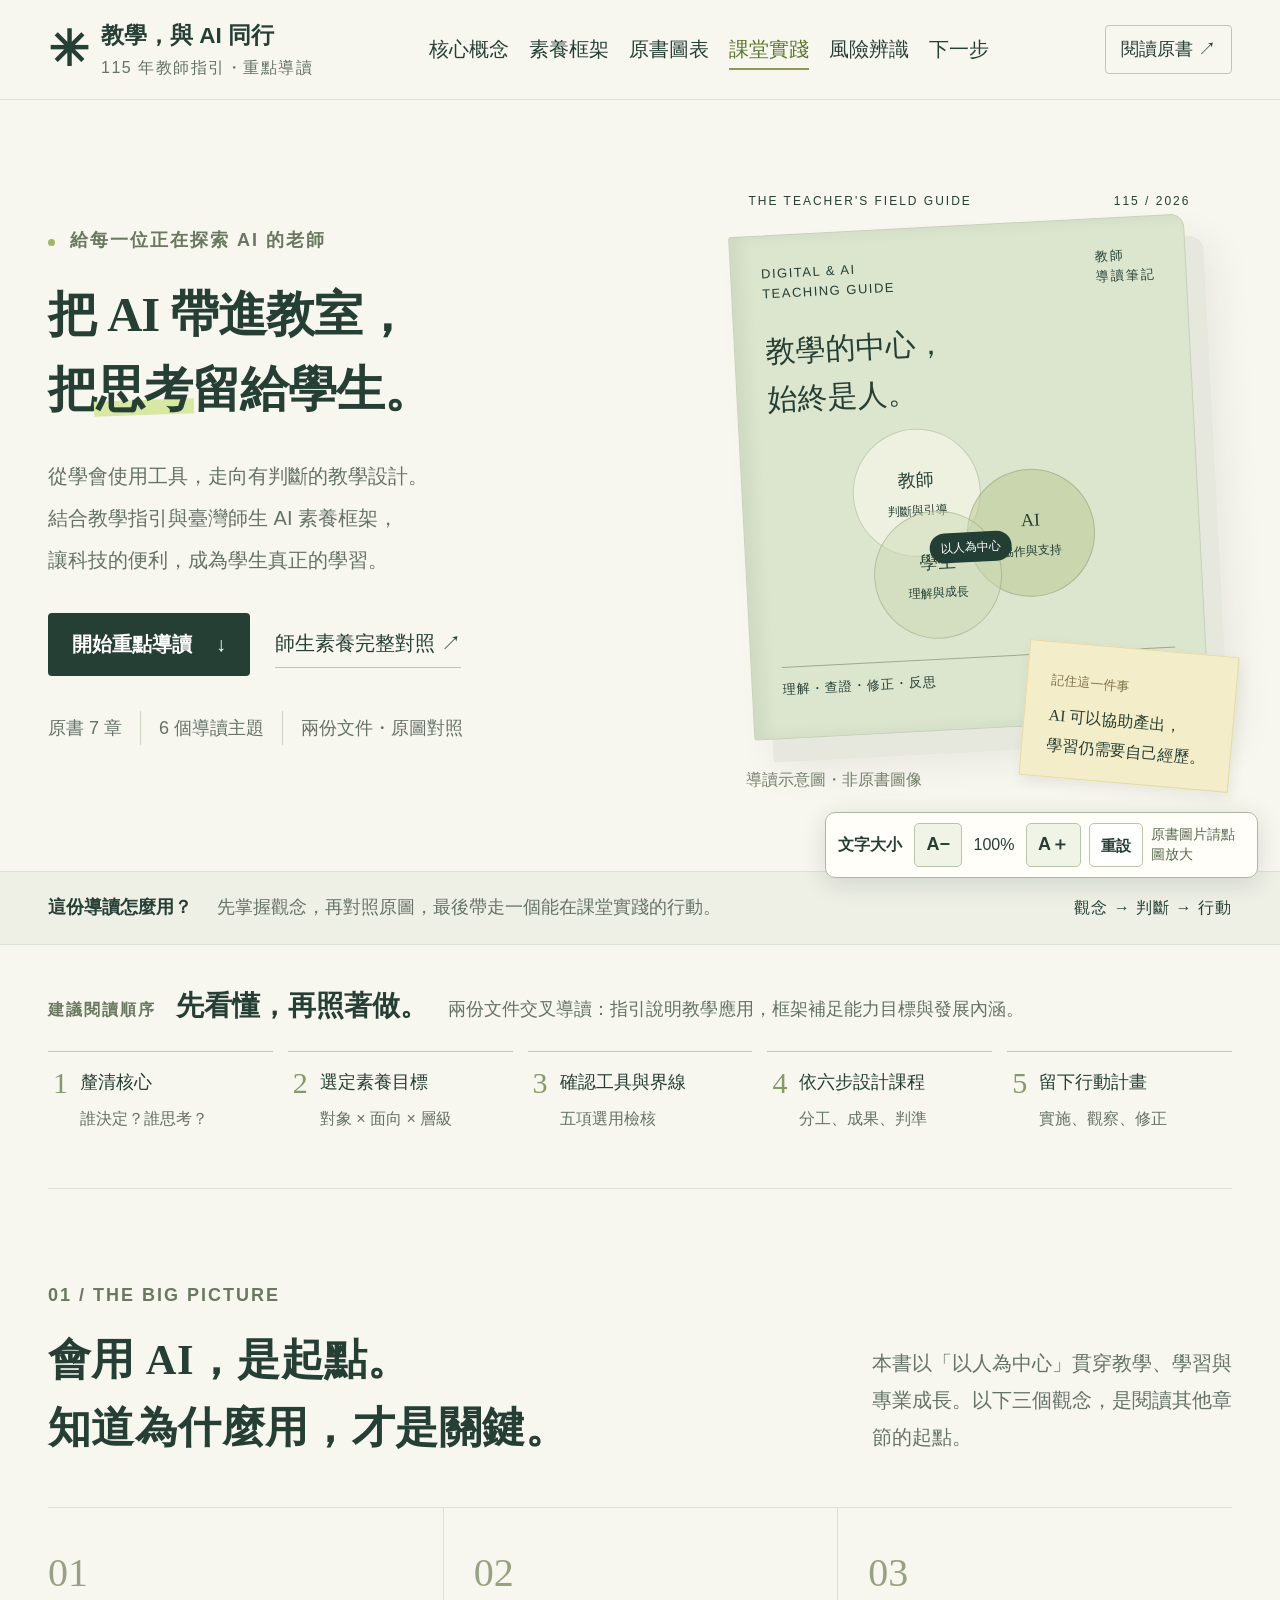
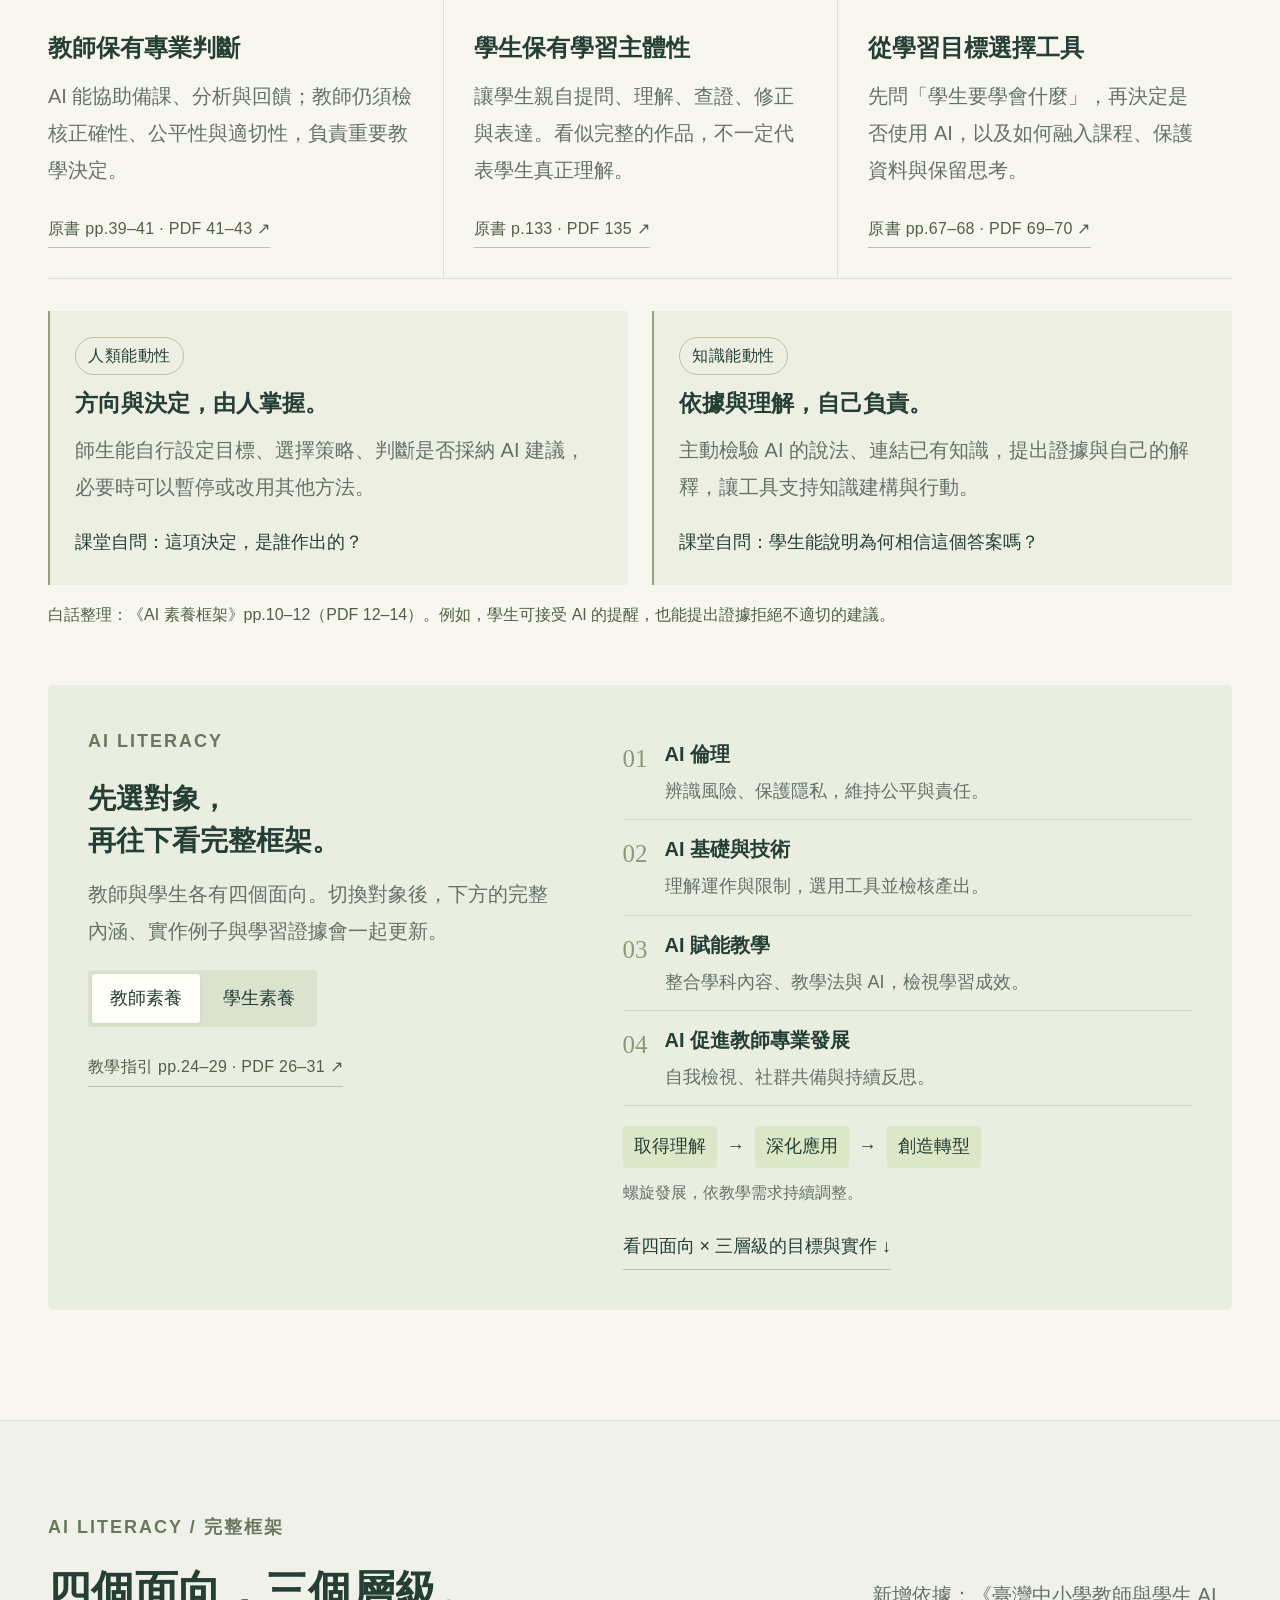
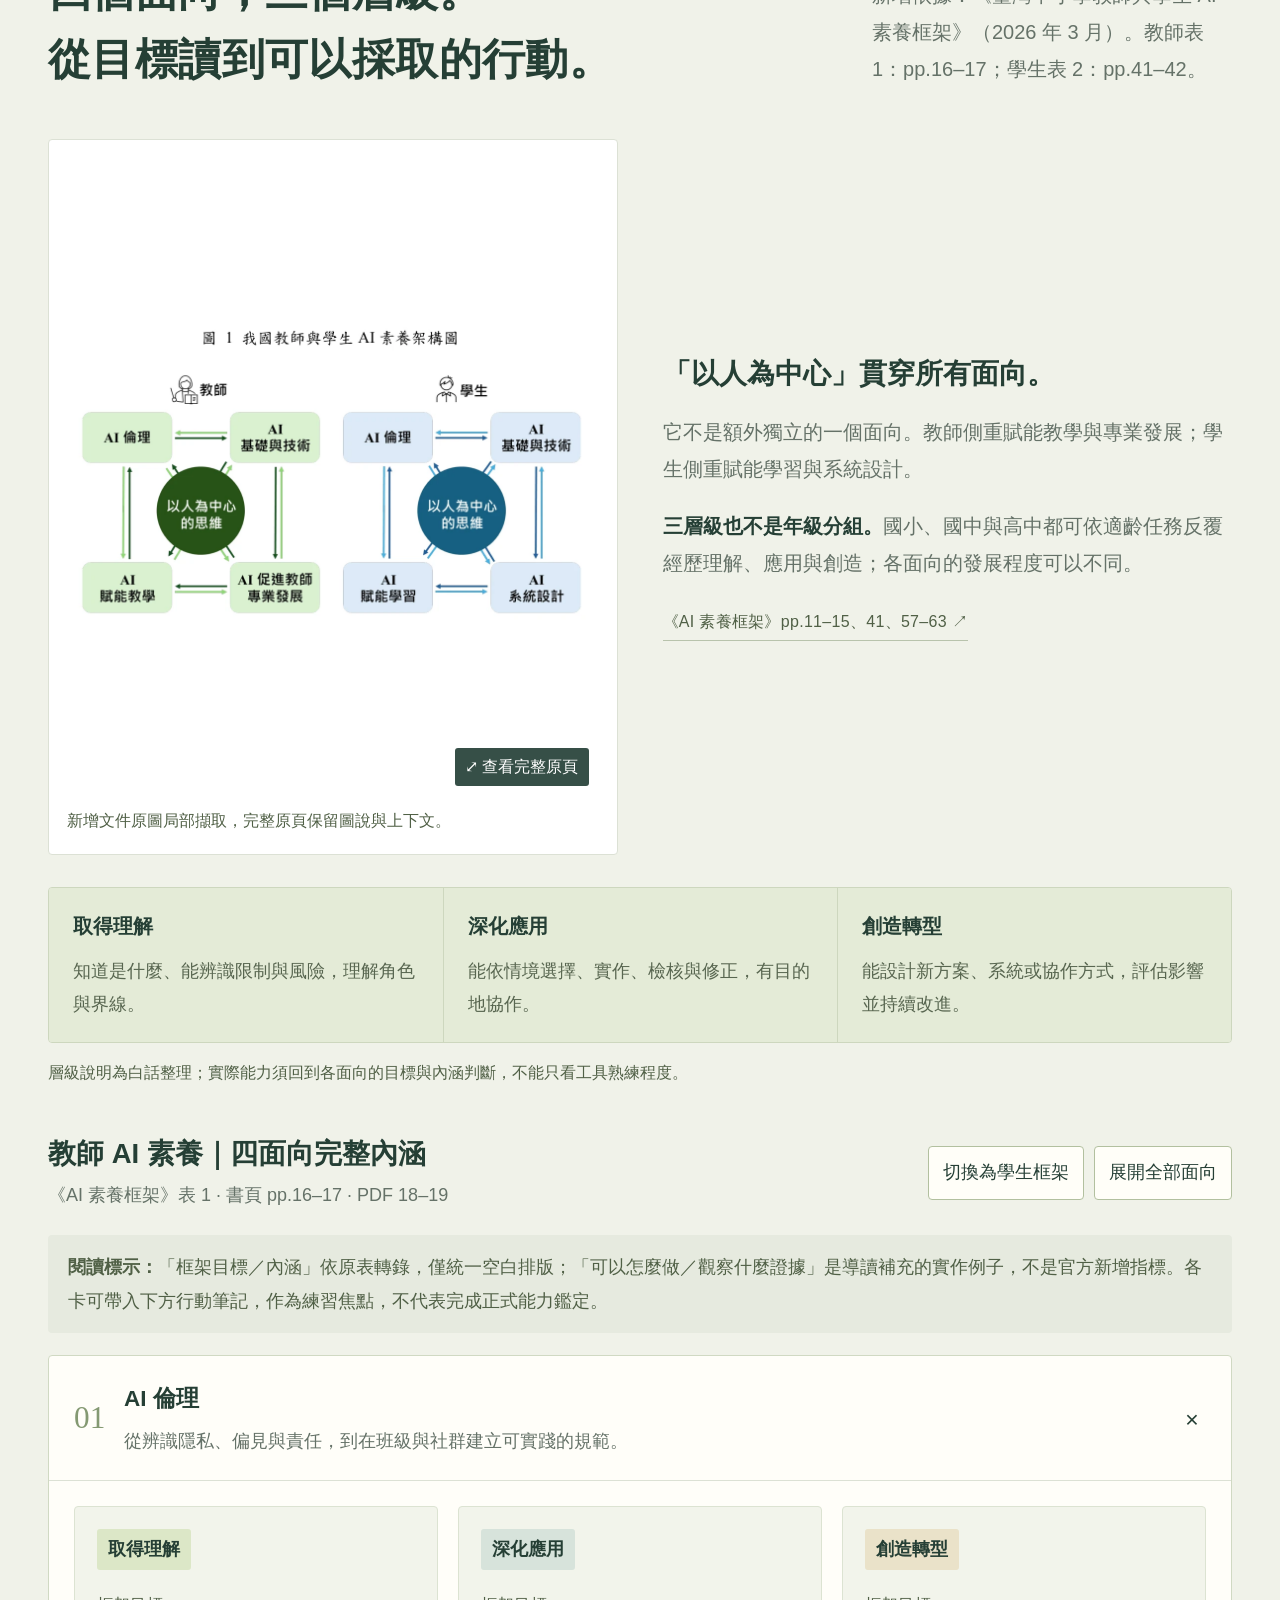
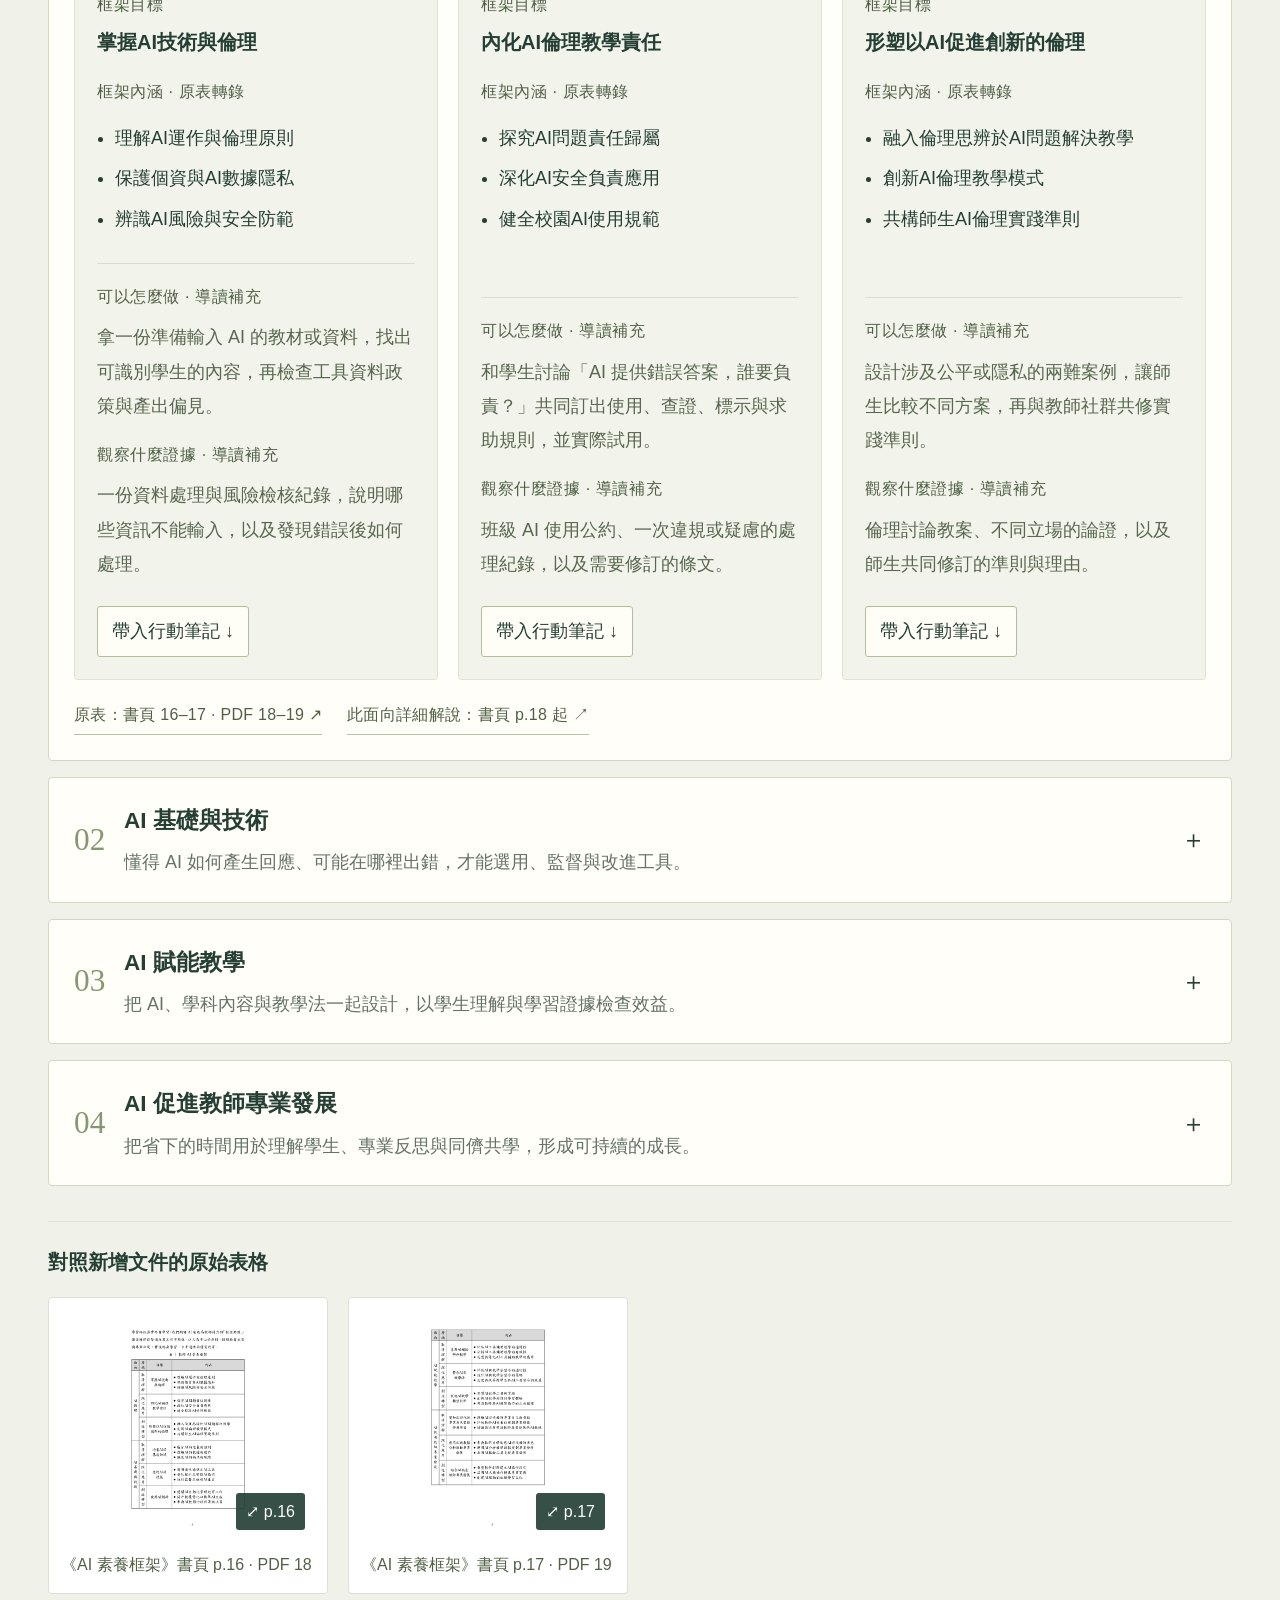
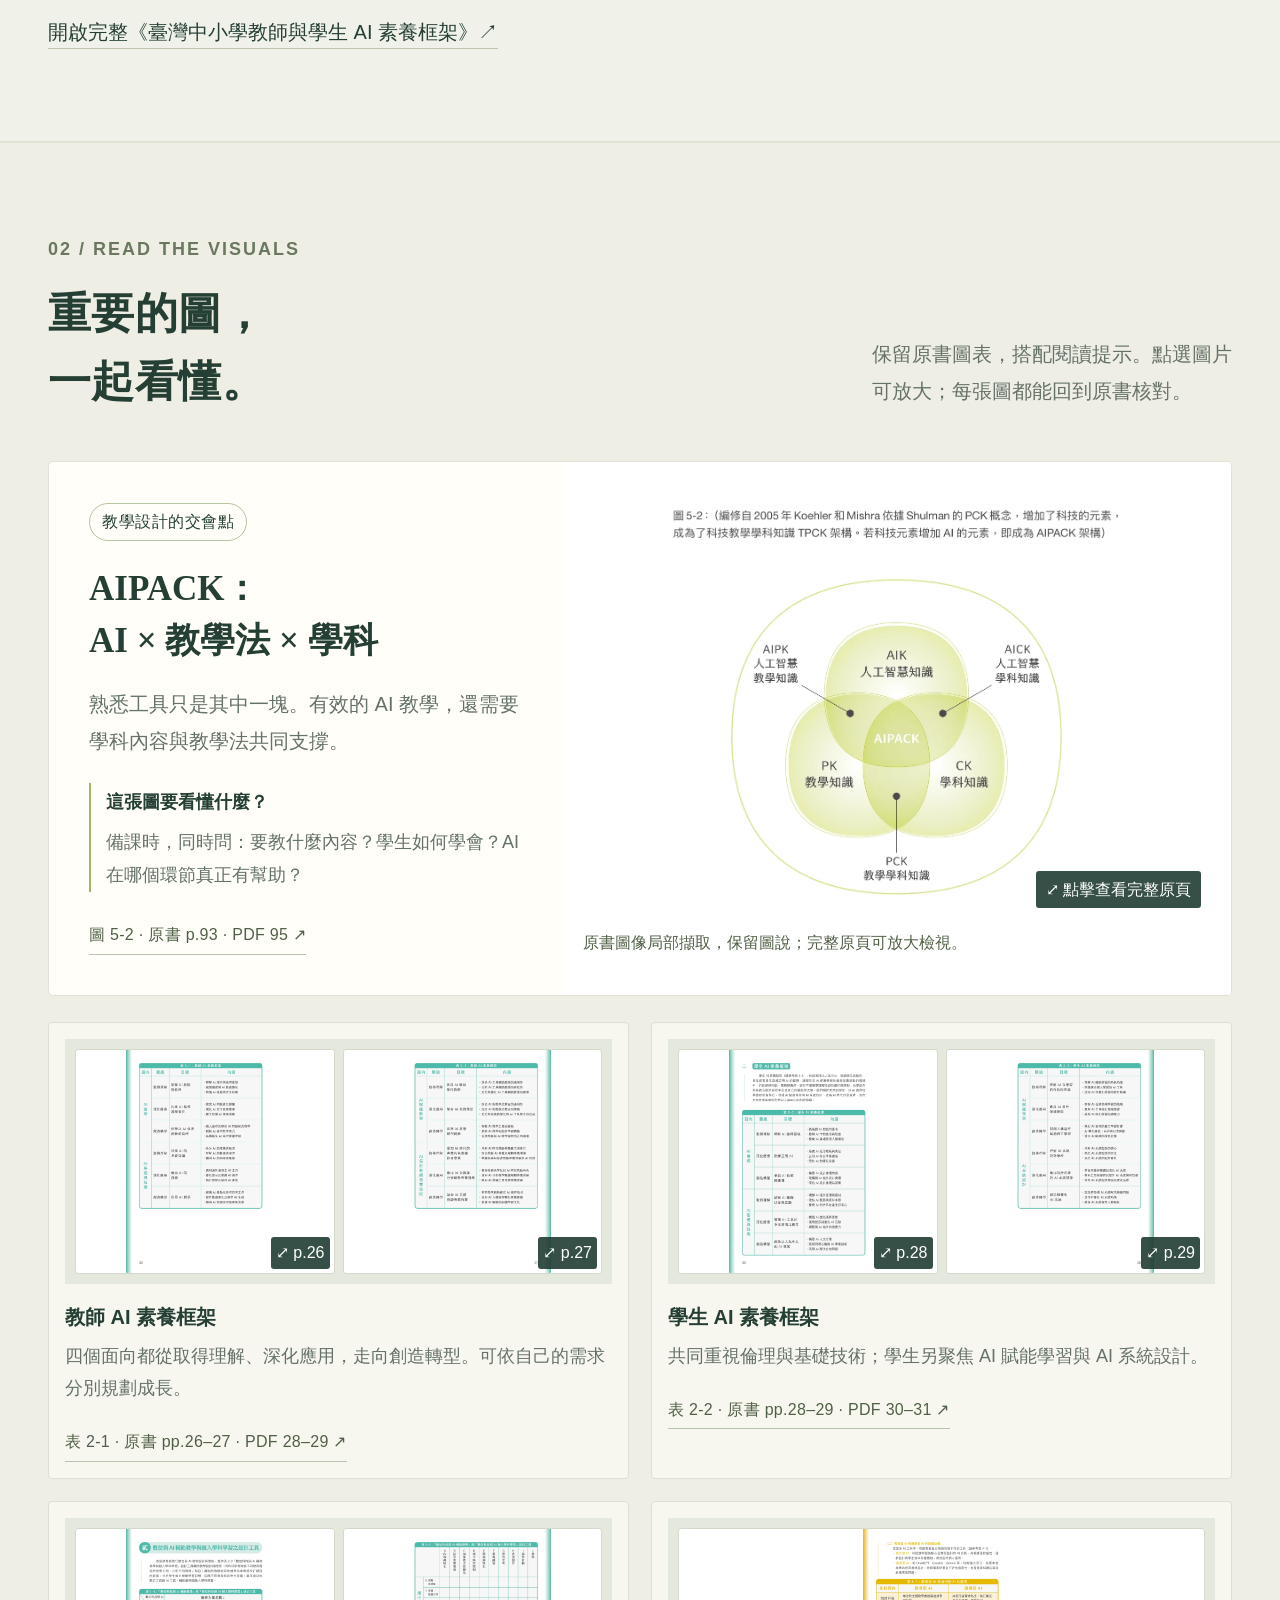
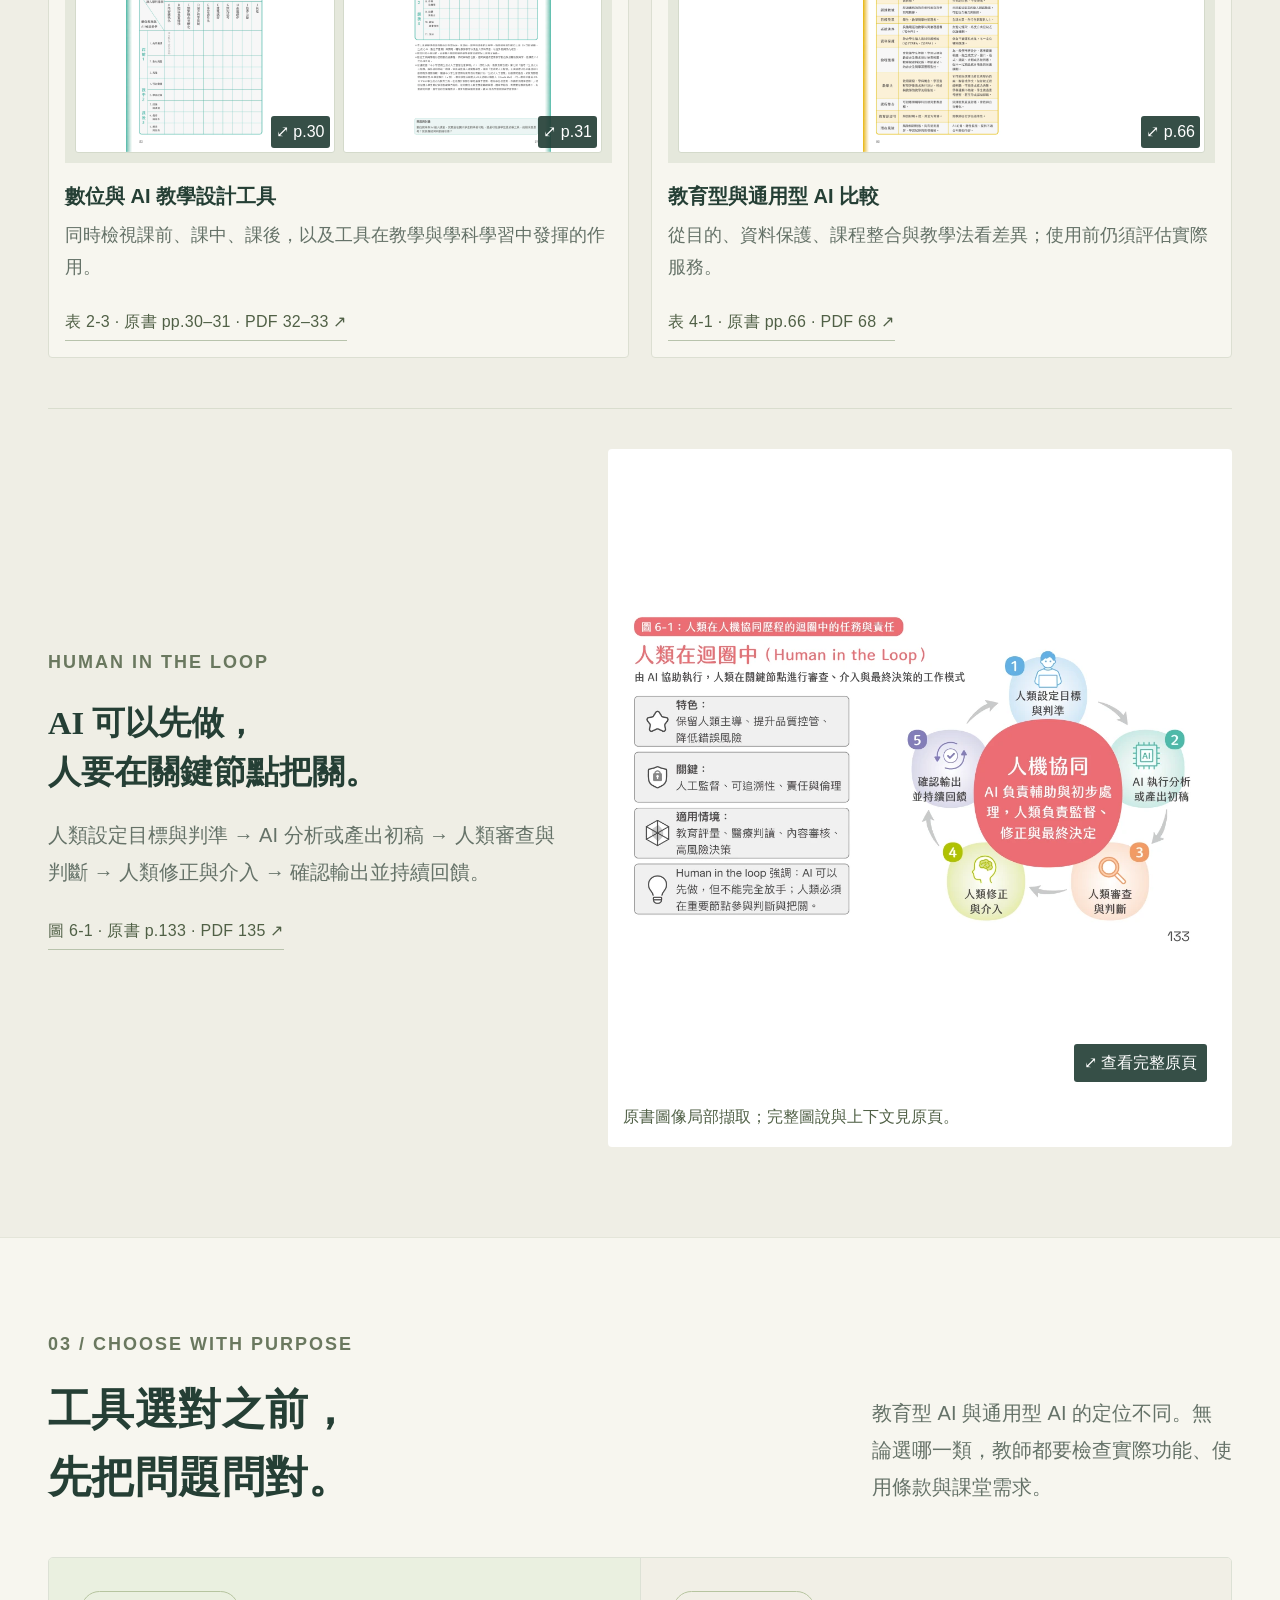
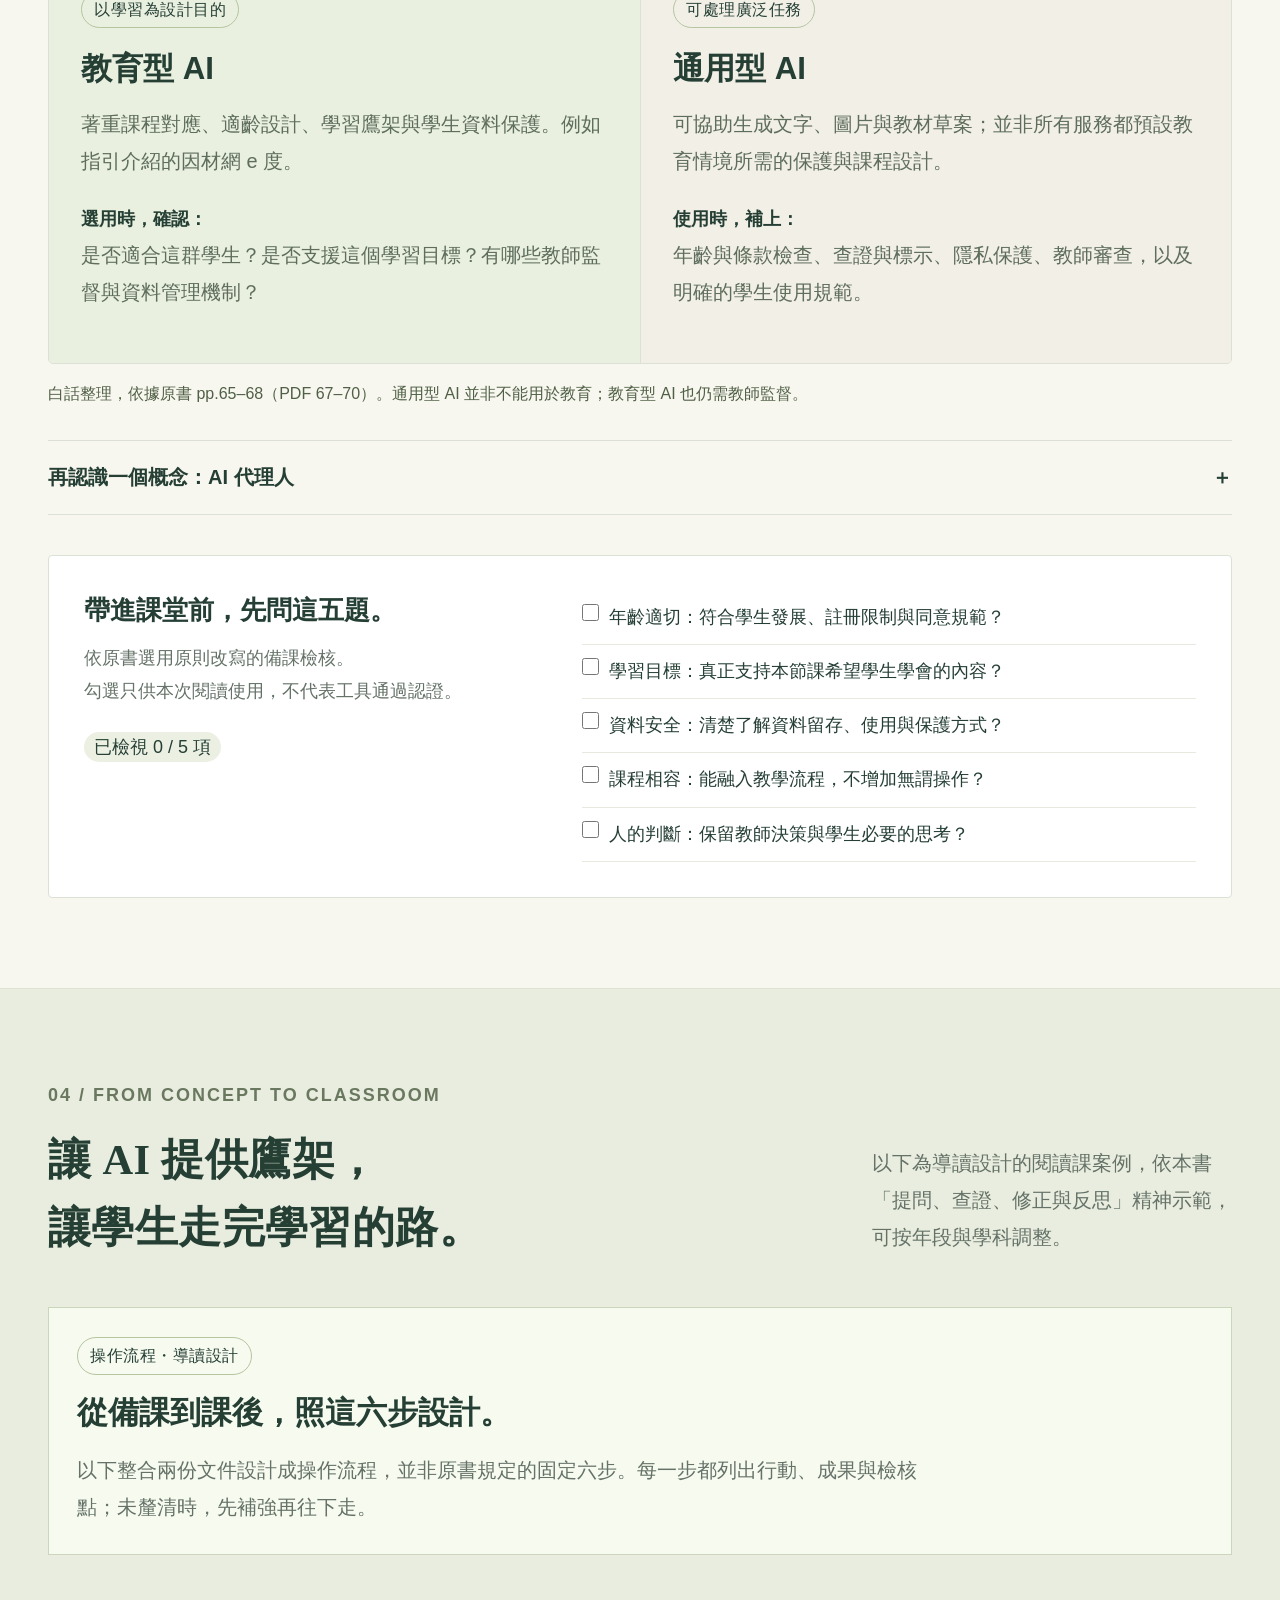
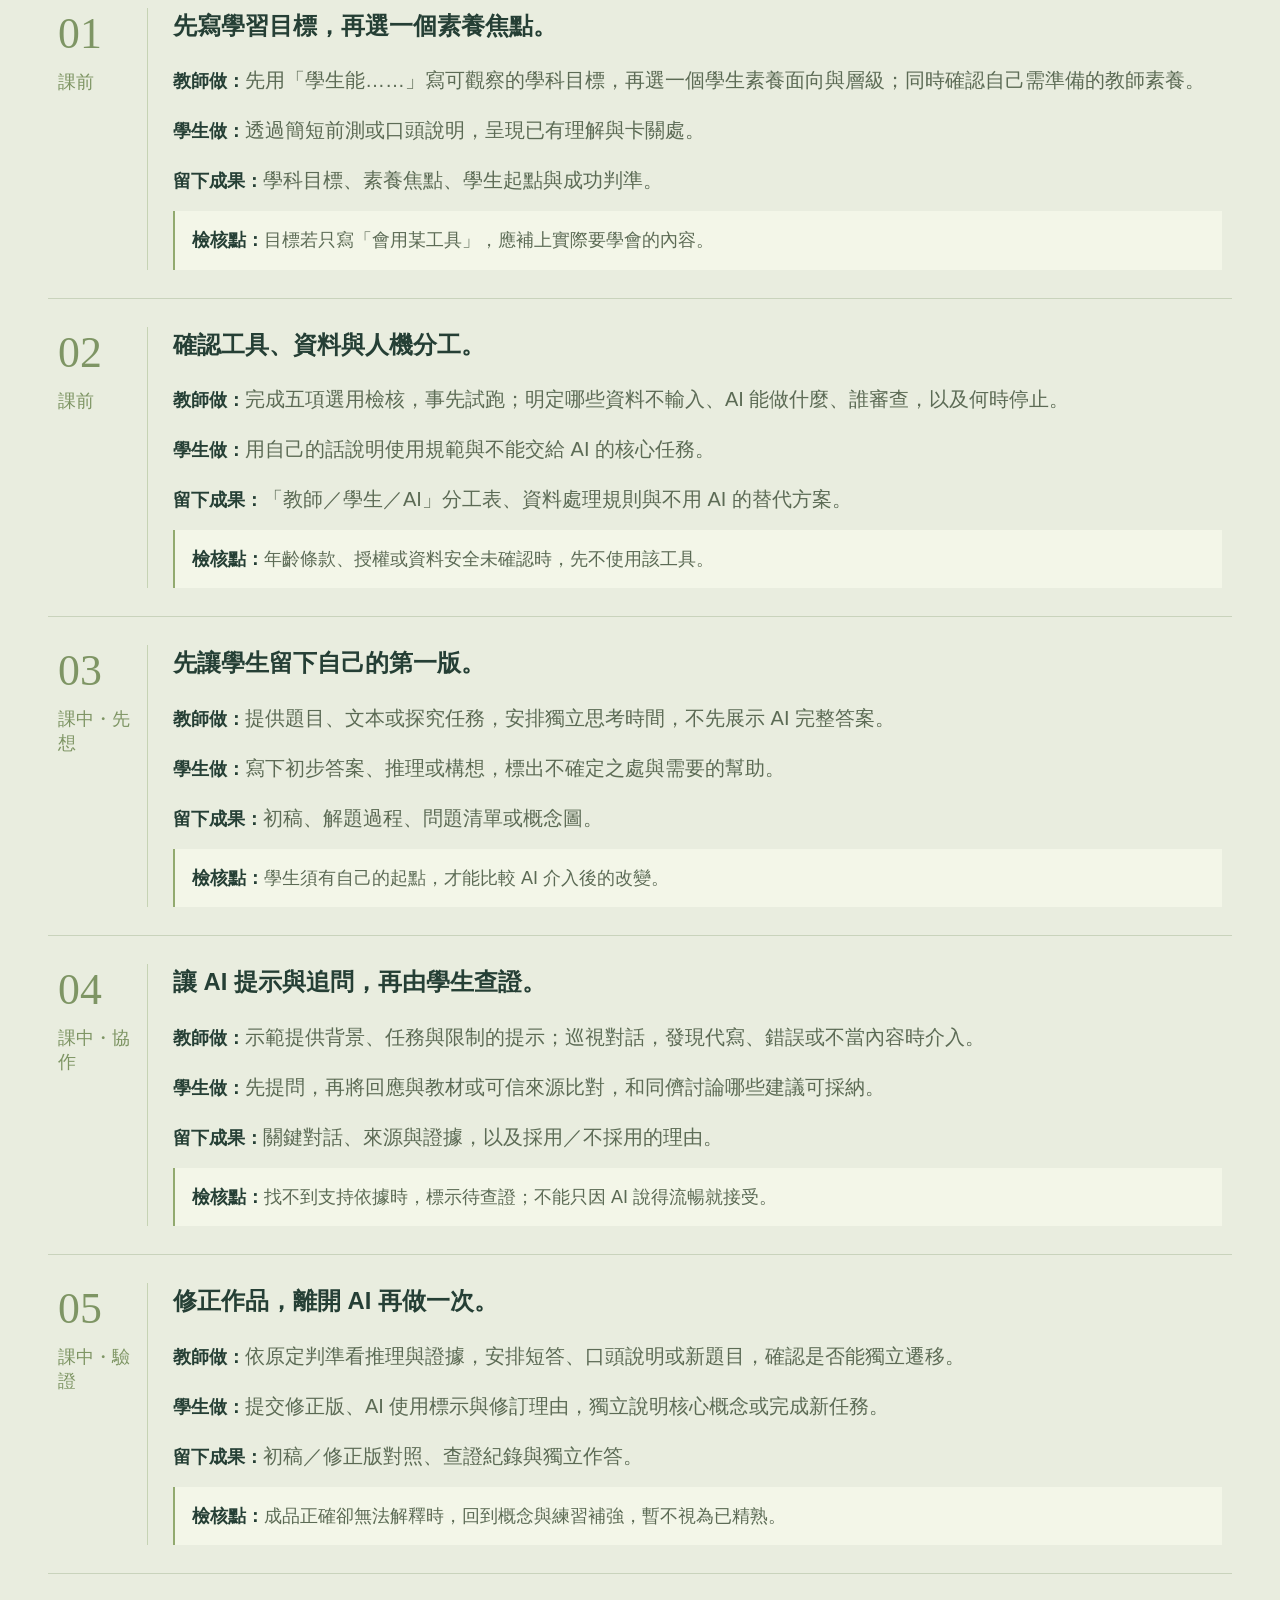
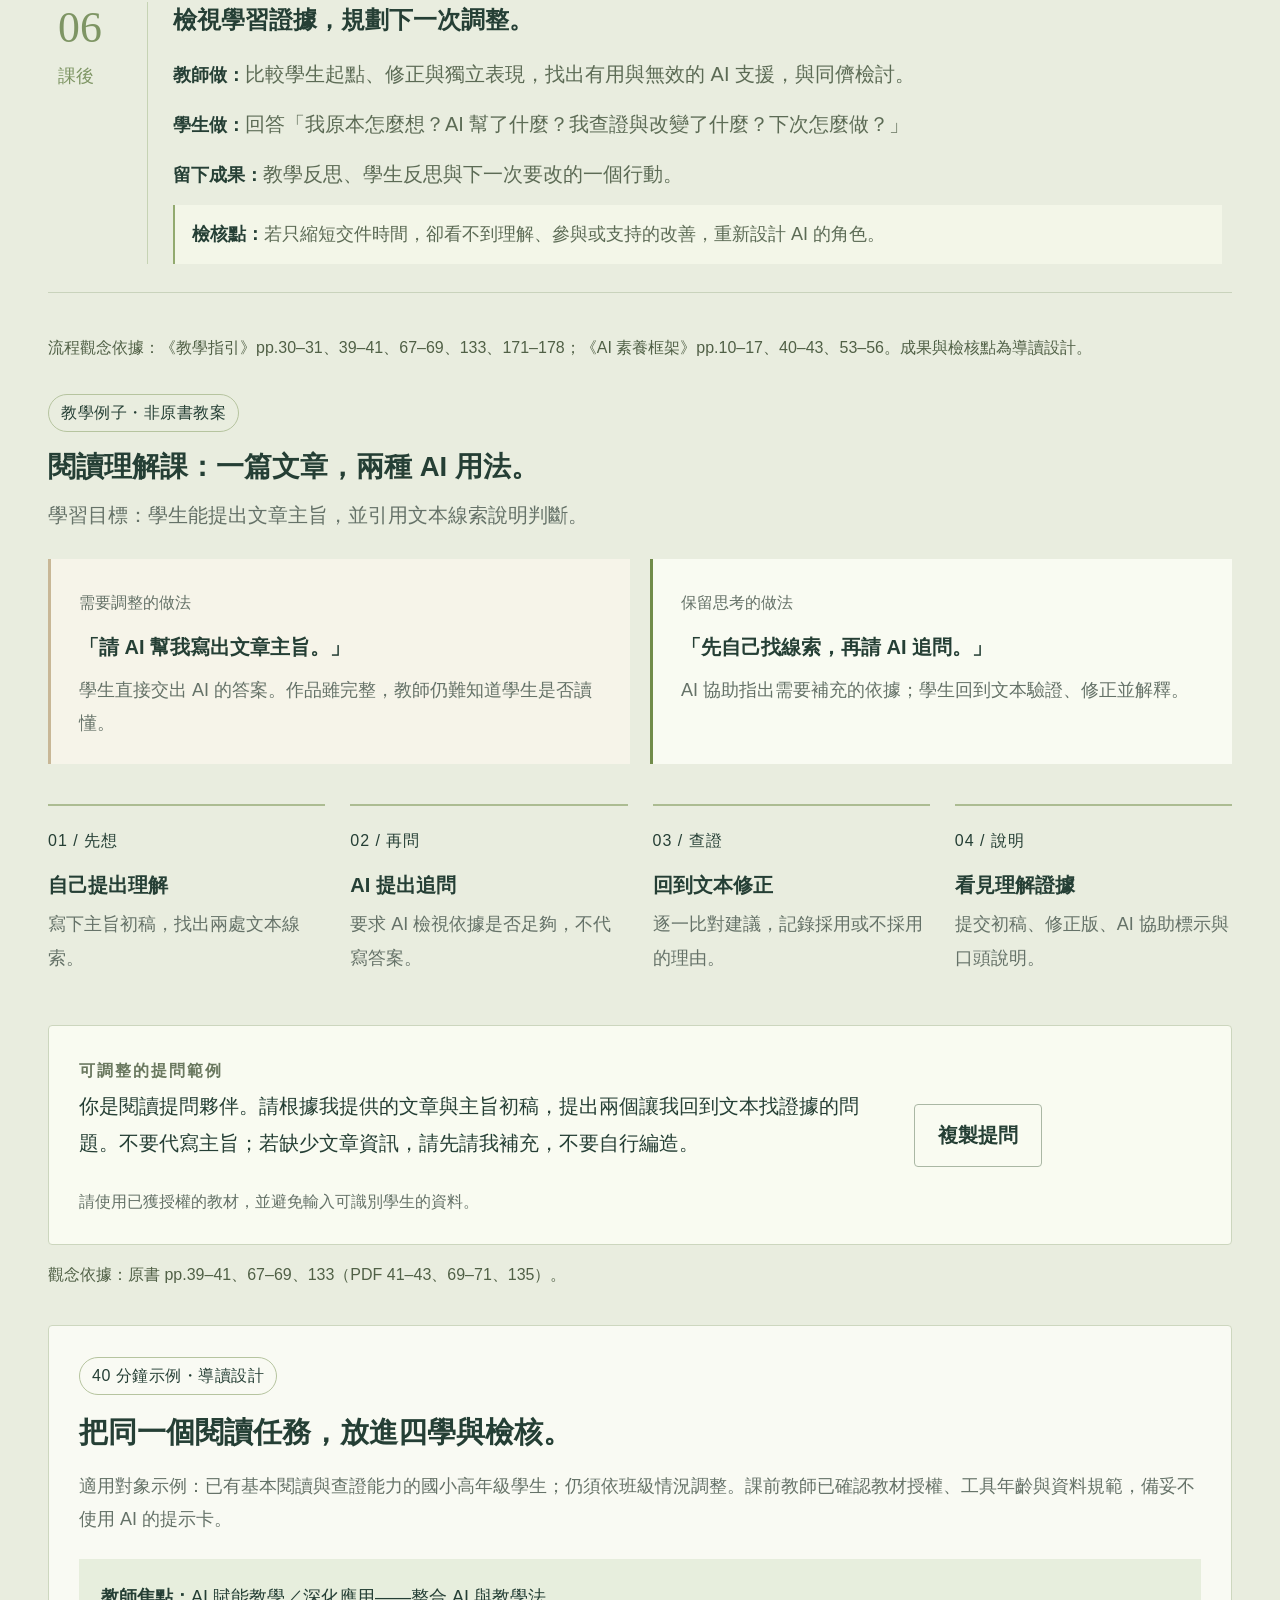
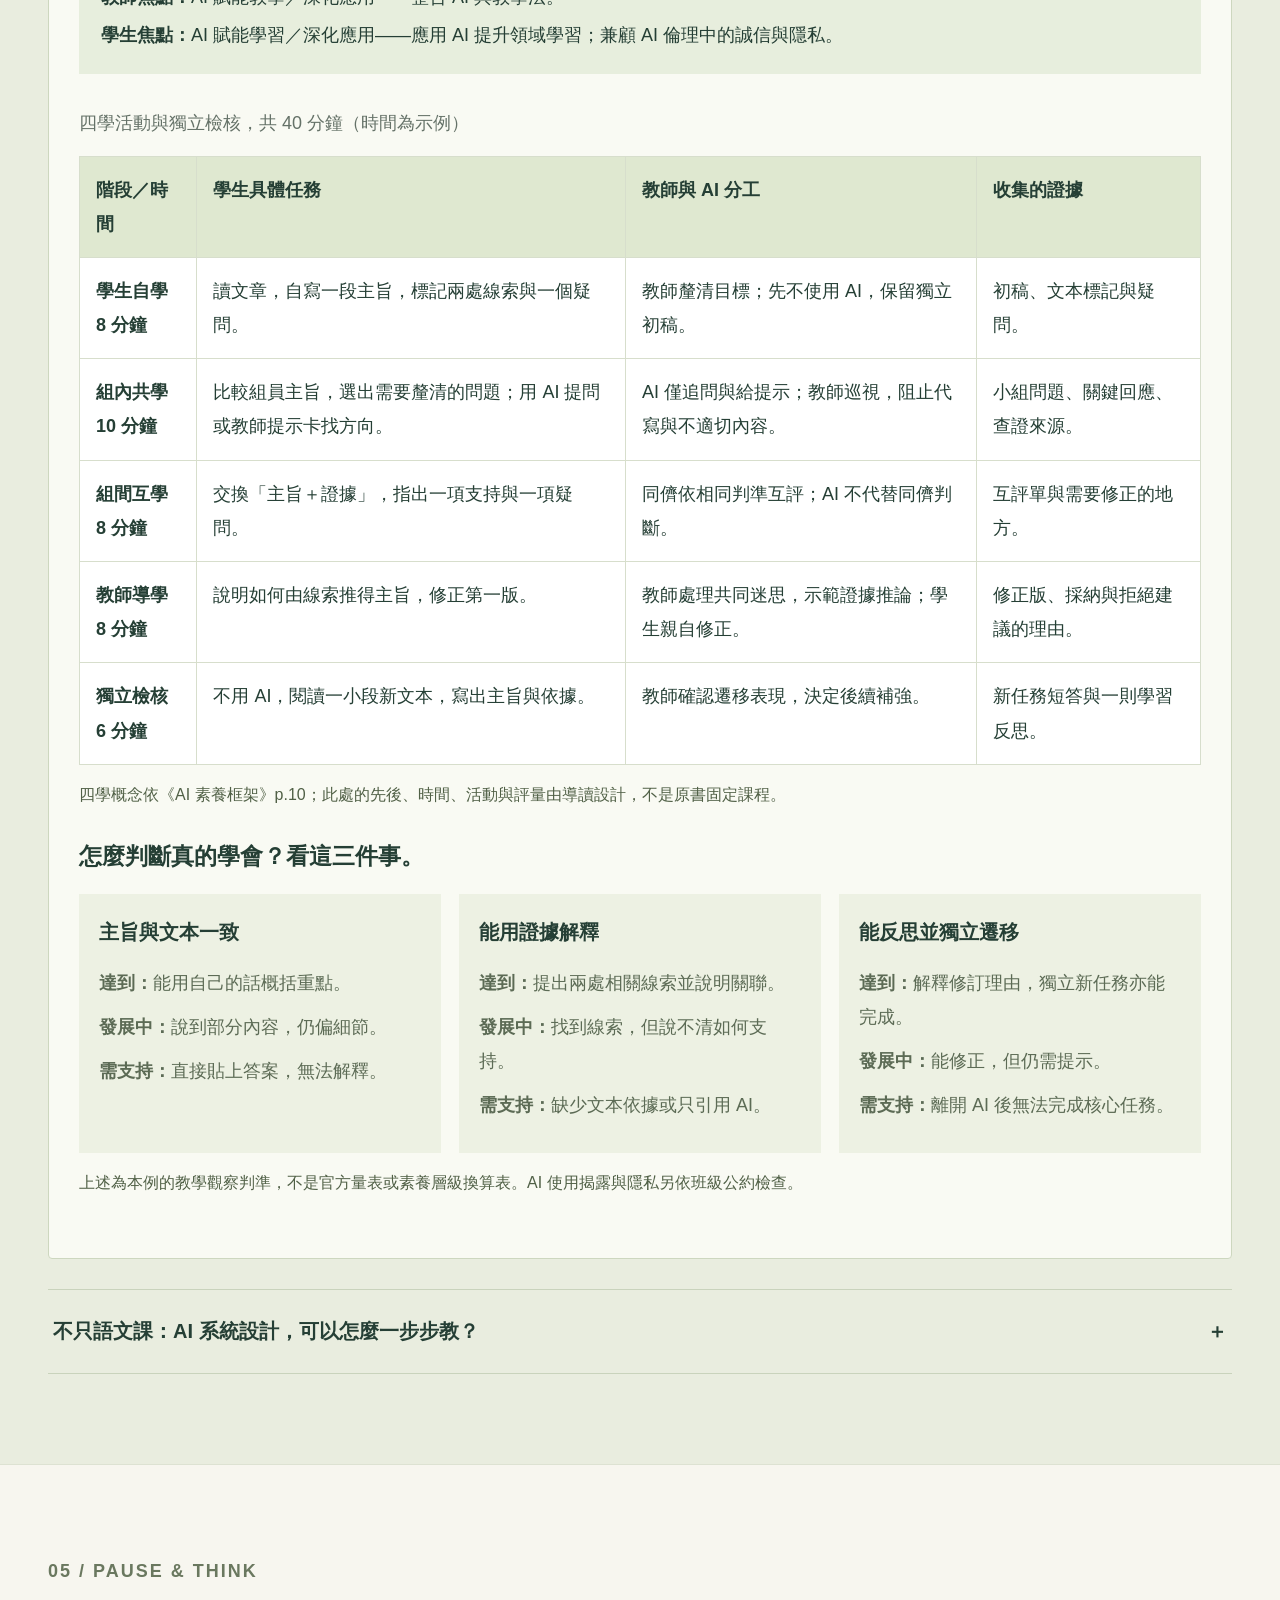
==== commit b317eae5: "Update index.html" ====
--- a/index.html
+++ b/index.html
@@ -5,7 +5,7 @@
 <main id="main"><section class="hero wrap"><div class="hero-text"><div class="eyebrow"><span class="dot"></span> 給每一位正在探索 AI 的老師</div><h1>把 AI 帶進教室，<br>把<span class="underline">思考</span>留給學生。</h1><p class="hero-desc">從學會使用工具，走向有判斷的教學設計。<br>結合教學指引與臺灣師生 AI 素養框架，<br class="desktop">讓科技的便利，成為學生真正的學習。</p><div class="hero-actions"><a class="button primary" href="#ideas">開始重點導讀 <span>↓</span></a><a class="text-link" href="#framework">師生素養完整對照 ↗</a></div><div class="hero-meta"><span>原書 7 章</span><span>6 個導讀主題</span><span>兩份文件・原圖對照</span></div></div><div class="hero-art"><div class="paper-label">THE TEACHER'S FIELD GUIDE <span>115 / 2026</span></div><div class="book-cover"><div class="cover-top">DIGITAL & AI<br>TEACHING GUIDE <span>教師<br>導讀筆記</span></div><div class="cover-title">教學的中心，<br>始終是人。</div><div class="orbit" aria-label="教師、AI 與學生協作示意"><div class="orb orb-one">教師<small>判斷與引導</small></div><div class="orb orb-two">AI<small>協作與支持</small></div><div class="orb orb-three">學生<small>理解與成長</small></div><span class="orbit-center">以人為中心</span></div><div class="cover-bottom">理解・查證・修正・反思 <span>↗</span></div></div><div class="paper-note"><span>記住這一件事</span><p>AI 可以協助產出，<br>學習仍需要自己經歷。</p></div><p class="illustration-note">導讀示意圖・非原書圖像</p></div></section>
 <div class="intro-strip"><div class="wrap"><span>這份導讀怎麼用？</span><p>先掌握觀念，再對照原圖，最後帶走一個能在課堂實踐的行動。</p><span class="strip-arrow" aria-hidden="true">觀念 → 判斷 → 行動</span></div></div>
 <section class="reading-route wrap" aria-labelledby="route-heading"><div><span class="eyebrow">建議閱讀順序</span><h2 id="route-heading">先看懂，再照著做。</h2><p>兩份文件交叉導讀：指引說明教學應用，框架補足能力目標與發展內涵。</p></div><ol><li><a href="#ideas"><b>1</b><span>釐清核心<span class="route-small">誰決定？誰思考？</span></span></a></li><li><a href="#framework"><b>2</b><span>選定素養目標<span class="route-small">對象 × 面向 × 層級</span></span></a></li><li><a href="#tools"><b>3</b><span>確認工具與界線<span class="route-small">五項選用檢核</span></span></a></li><li><a href="#practice"><b>4</b><span>依六步設計課程<span class="route-small">分工、成果、判準</span></span></a></li><li><a href="#action"><b>5</b><span>留下行動計畫<span class="route-small">實施、觀察、修正</span></span></a></li></ol></section><section id="ideas" class="section wrap"><div class="section-heading"><div><div class="eyebrow">01 / THE BIG PICTURE</div><h2>會用 AI，是起點。<br>知道為什麼用，才是關鍵。</h2></div><p>本書以「以人為中心」貫穿教學、學習與專業成長。以下三個觀念，是閱讀其他章節的起點。</p></div><div class="ideas-grid"><article><span class="idea-num">01</span><h3>教師保有專業判斷</h3><p>AI 能協助備課、分析與回饋；教師仍須檢核正確性、公平性與適切性，負責重要教學決定。</p><a class="source" href="assets/guide.pdf#page=41" target="_blank" rel="noopener">原書 pp.39–41 · PDF 41–43 ↗</a></article><article><span class="idea-num">02</span><h3>學生保有學習主體性</h3><p>讓學生親自提問、理解、查證、修正與表達。看似完整的作品，不一定代表學生真正理解。</p><a class="source" href="assets/guide.pdf#page=135" target="_blank" rel="noopener">原書 p.133 · PDF 135 ↗</a></article><article><span class="idea-num">03</span><h3>從學習目標選擇工具</h3><p>先問「學生要學會什麼」，再決定是否使用 AI，以及如何融入課程、保護資料與保留思考。</p><a class="source" href="assets/guide.pdf#page=69" target="_blank" rel="noopener">原書 pp.67–68 · PDF 69–70 ↗</a></article></div>
-<div class="agency-grid"><article><span class="tag">人類能動性</span><h3>方向與決定，由人掌握。</h3><p>師生能自行設定目標、選擇策略、判斷是否採納 AI 建議，必要時可以暫停或改用其他方法。</p><p class="question-line">課堂自問：這項決定，是誰作出的？</p></article><article><span class="tag">知識能動性</span><h3>依據與理解，自己負責。</h3><p>主動檢驗 AI 的說法、連結已有知識，提出證據與自己的解釋，讓工具支持知識建構與行動。</p><p class="question-line">課堂自問：學生能說明為何相信這個答案嗎？</p></article></div><p class="source-line">白話整理：《AI 素養框架》pp.10–12（PDF 12–14）。例如，學生可接受 AI 的提醒，也能提出證據拒絕不適切的建議。</p><div class="framework"><div class="framework-side"><div class="eyebrow">AI LITERACY</div><h3>先選對象，<br>再往下看完整框架。</h3><p>教師與學生各有四個面向。切換對象後，下方的完整內涵、實作例子與學習證據會一起更新。</p><div class="tablist" role="tablist" aria-label="AI 素養對象"><button id="teacher-tab" role="tab" aria-selected="true" aria-controls="literacy-panel" data-tab="teacher">教師素養</button><button id="student-tab" role="tab" aria-selected="false" aria-controls="literacy-panel" data-tab="student" tabindex="-1">學生素養</button></div><a class="source" href="assets/guide.pdf#page=26" target="_blank" rel="noopener">教學指引 pp.24–29 · PDF 26–31 ↗</a></div><div id="literacy-panel" role="tabpanel" aria-labelledby="teacher-tab"><div id="literacy-items"></div><div class="levels"><span>取得理解</span><i>→</i><span>深化應用</span><i>→</i><span>創造轉型</span></div><small>螺旋發展，依教學需求持續調整。</small><a class="text-link framework-jump" href="#framework">看四面向 × 三層級的目標與實作 ↓</a></div></div><p class="editorial-note">內容標示：本頁敘述為「白話整理」；原書圖像保留圖說；教學案例及互動題另外標示為「導讀設計」。</p></section>
+<div class="agency-grid"><article><span class="tag">人類能動性</span><h3>方向與決定，由人掌握。</h3><p>師生能自行設定目標、選擇策略、判斷是否採納 AI 建議，必要時可以暫停或改用其他方法。</p><p class="question-line">課堂自問：這項決定，是誰作出的？</p></article><article><span class="tag">知識能動性</span><h3>依據與理解，自己負責。</h3><p>主動檢驗 AI 的說法、連結已有知識，提出證據與自己的解釋，讓工具支持知識建構與行動。</p><p class="question-line">課堂自問：學生能說明為何相信這個答案嗎？</p></article></div><p class="source-line">白話整理：《AI 素養框架》pp.10–12（PDF 12–14）。例如，學生可接受 AI 的提醒，也能提出證據拒絕不適切的建議。</p><div class="framework"><div class="framework-side"><div class="eyebrow">AI LITERACY</div><h3>先選對象，<br>再往下看完整框架。</h3><p>教師與學生各有四個面向。切換對象後，下方的完整內涵、實作例子與學習證據會一起更新。</p><div class="tablist" role="tablist" aria-label="AI 素養對象"><button id="teacher-tab" role="tab" aria-selected="true" aria-controls="literacy-panel" data-tab="teacher">教師素養</button><button id="student-tab" role="tab" aria-selected="false" aria-controls="literacy-panel" data-tab="student" tabindex="-1">學生素養</button></div><a class="source" href="assets/guide.pdf#page=26" target="_blank" rel="noopener">教學指引 pp.24–29 · PDF 26–31 ↗</a></div><div id="literacy-panel" role="tabpanel" aria-labelledby="teacher-tab"><div id="literacy-items"></div><div class="levels"><span>取得理解</span><i>→</i><span>深化應用</span><i>→</i><span>創造轉型</span></div><small>螺旋發展，依教學需求持續調整。</small><a class="text-link framework-jump" href="#framework">看四面向 × 三層級的目標與實作 ↓</a></div></div><p class="editorial-note"></p></section>
 <section id="framework" class="section framework-section"><div class="wrap"><div class="section-heading"><div><div class="eyebrow">AI LITERACY / 完整框架</div><h2>四個面向，三個層級。<br>從目標讀到可以採取的行動。</h2></div><p>新增依據：《臺灣中小學教師與學生 AI 素養框架》（2026 年 3 月）。教師表 1：pp.16–17；學生表 2：pp.41–42。</p></div><div class="framework-overview"><figure><button class="figure-open" data-image="assets/framework-14.webp" data-caption="《AI 素養框架》圖 1｜我國教師與學生 AI 素養架構圖｜書頁 p.12 · PDF 14" aria-label="放大師生AI素養架構原圖"><img src="assets/framework-overview.webp" alt="原框架圖1：教師與學生皆以人為中心，並各發展四個素養面向" loading="lazy" width="1075" height="638"><span class="zoom-label">⤢ 查看完整原頁</span></button><figcaption>新增文件原圖局部擷取，完整原頁保留圖說與上下文。</figcaption></figure><div><h3>「以人為中心」貫穿所有面向。</h3><p>它不是額外獨立的一個面向。教師側重賦能教學與專業發展；學生側重賦能學習與系統設計。</p><p><strong>三層級也不是年級分組。</strong>國小、國中與高中都可依適齡任務反覆經歷理解、應用與創造；各面向的發展程度可以不同。</p><a class="source" href="assets/framework.pdf#page=13" target="_blank" rel="noopener">《AI 素養框架》pp.11–15、41、57–63 ↗</a></div></div><div class="level-guide"><article><span>取得理解</span><p>知道是什麼、能辨識限制與風險，理解角色與界線。</p></article><article><span>深化應用</span><p>能依情境選擇、實作、檢核與修正，有目的地協作。</p></article><article><span>創造轉型</span><p>能設計新方案、系統或協作方式，評估影響並持續改進。</p></article></div><p class="source-line">層級說明為白話整理；實際能力須回到各面向的目標與內涵判斷，不能只看工具熟練程度。</p><div class="framework-toolbar"><div><h3 id="framework-title">教師 AI 素養｜四面向完整內涵</h3><p id="framework-source"></p></div><div class="framework-controls"><button class="mini-button" type="button" id="switch-framework">切換為學生框架</button><button class="mini-button" type="button" id="expand-framework" aria-controls="framework-details">展開全部面向</button></div></div><p class="transcription-note"><strong>閱讀標示：</strong>「框架目標／內涵」依原表轉錄，僅統一空白排版；「可以怎麼做／觀察什麼證據」是導讀補充的實作例子，不是官方新增指標。各卡可帶入下方行動筆記，作為練習焦點，不代表完成正式能力鑑定。</p><div id="framework-details"></div><div class="framework-originals"><h3>對照新增文件的原始表格</h3><div id="framework-original-pages"></div><a class="text-link" href="assets/framework.pdf" target="_blank" rel="noopener">開啟完整《臺灣中小學教師與學生 AI 素養框架》↗</a></div></div></section><section id="figures" class="section figures-section"><div class="wrap"><div class="section-heading"><div><div class="eyebrow">02 / READ THE VISUALS</div><h2>重要的圖，<br>一起看懂。</h2></div><p>保留原書圖表，搭配閱讀提示。點選圖片可放大；每張圖都能回到原書核對。</p></div><div class="feature-figure"><div class="feature-copy"><span class="tag">教學設計的交會點</span><h3>AIPACK：<br>AI × 教學法 × 學科</h3><p>熟悉工具只是其中一塊。有效的 AI 教學，還需要學科內容與教學法共同支撐。</p><div class="takeaway"><strong>這張圖要看懂什麼？</strong><p>備課時，同時問：要教什麼內容？學生如何學會？AI 在哪個環節真正有幫助？</p></div><a class="source" href="assets/guide.pdf#page=95" target="_blank" rel="noopener">圖 5-2 · 原書 p.93 · PDF 95 ↗</a></div><figure><button class="figure-open" data-image="assets/page-95.webp" data-caption="圖 5-2｜AIPACK 架構｜原書 p.93 · PDF 95" aria-label="放大圖 5-2 AIPACK 架構"><img src="assets/aipack.webp" alt="原書圖5-2：AI知識、教學知識與學科知識的交會形成AIPACK，包含AIPK、AICK與PCK" width="1063" height="945" loading="lazy"><span class="zoom-label">⤢ 點擊查看完整原頁</span></button><figcaption>原書圖像局部擷取，保留圖說；完整原頁可放大檢視。</figcaption></figure></div><div class="gallery" id="gallery"></div><div class="human-feature"><div><div class="eyebrow">HUMAN IN THE LOOP</div><h3>AI 可以先做，<br>人要在關鍵節點把關。</h3><p>人類設定目標與判準 → AI 分析或產出初稿 → 人類審查與判斷 → 人類修正與介入 → 確認輸出並持續回饋。</p><a class="source" href="assets/guide.pdf#page=135" target="_blank" rel="noopener">圖 6-1 · 原書 p.133 · PDF 135 ↗</a></div><figure><button class="figure-open" data-image="assets/page-135.webp" data-caption="圖 6-1｜人類在人機協同歷程的迴圈中的任務與責任｜原書 p.133 · PDF 135" aria-label="放大圖6-1人機協作責任圖"><img src="assets/human-loop.webp" alt="原書圖6-1：人機協同的五個步驟與人類監督、修正、最終決定的責任" loading="lazy" width="1075" height="628"><span class="zoom-label">⤢ 查看完整原頁</span></button><figcaption>原書圖像局部擷取；完整圖說與上下文見原頁。</figcaption></figure></div></div></section>
 <section id="tools" class="section wrap"><div class="section-heading"><div><div class="eyebrow">03 / CHOOSE WITH PURPOSE</div><h2>工具選對之前，<br>先把問題問對。</h2></div><p>教育型 AI 與通用型 AI 的定位不同。無論選哪一類，教師都要檢查實際功能、使用條款與課堂需求。</p></div><div class="comparison"><article><span class="tag">以學習為設計目的</span><h3>教育型 AI</h3><p>著重課程對應、適齡設計、學習鷹架與學生資料保護。例如指引介紹的因材網 e 度。</p><strong>選用時，確認：</strong><p>是否適合這群學生？是否支援這個學習目標？有哪些教師監督與資料管理機制？</p></article><article><span class="tag light">可處理廣泛任務</span><h3>通用型 AI</h3><p>可協助生成文字、圖片與教材草案；並非所有服務都預設教育情境所需的保護與課程設計。</p><strong>使用時，補上：</strong><p>年齡與條款檢查、查證與標示、隱私保護、教師審查，以及明確的學生使用規範。</p></article></div><p class="source-line">白話整理，依據原書 pp.65–68（PDF 67–70）。通用型 AI 並非不能用於教育；教育型 AI 也仍需教師監督。</p><details class="agent-note"><summary><span>再認識一個概念：AI 代理人</span><span aria-hidden="true">＋</span></summary><div><p>生成式 AI 常依提示產出內容；具代理式能力的 AI，還能在設定的目標、規則與權限內規劃步驟、使用工具、執行並調整多步驟任務。</p><p><strong>使用前說清楚邊界，使用中查看過程，使用後複核結果。</strong>涉及學生權益、評量或輔導的重要決定，仍由教師負責。</p><a class="source" href="assets/guide.pdf#page=41" target="_blank" rel="noopener">原書 pp.39–41 · PDF 41–43 ↗</a></div></details><div class="checklist"><div><h3>帶進課堂前，先問這五題。</h3><p>依原書選用原則改寫的備課檢核。<br>勾選只供本次閱讀使用，不代表工具通過認證。</p><output id="check-count" aria-live="polite">已檢視 0 / 5 項</output></div><div id="tool-checks"><label><input type="checkbox"> <span>年齡適切：符合學生發展、註冊限制與同意規範？</span></label><label><input type="checkbox"> <span>學習目標：真正支持本節課希望學生學會的內容？</span></label><label><input type="checkbox"> <span>資料安全：清楚了解資料留存、使用與保護方式？</span></label><label><input type="checkbox"> <span>課程相容：能融入教學流程，不增加無謂操作？</span></label><label><input type="checkbox"> <span>人的判斷：保留教師決策與學生必要的思考？</span></label></div></div></section>
 <section id="practice" class="section practice-section"><div class="wrap"><div class="section-heading"><div><div class="eyebrow">04 / FROM CONCEPT TO CLASSROOM</div><h2>讓 AI 提供鷹架，<br>讓學生走完學習的路。</h2></div><p>以下為導讀設計的閱讀課案例，依本書「提問、查證、修正與反思」精神示範，可按年段與學科調整。</p></div><div class="protocol-intro"><span class="tag">操作流程・導讀設計</span><h3>從備課到課後，照這六步設計。</h3><p>以下整合兩份文件設計成操作流程，並非原書規定的固定六步。每一步都列出行動、成果與檢核點；未釐清時，先補強再往下走。</p></div><ol class="teaching-protocol">
